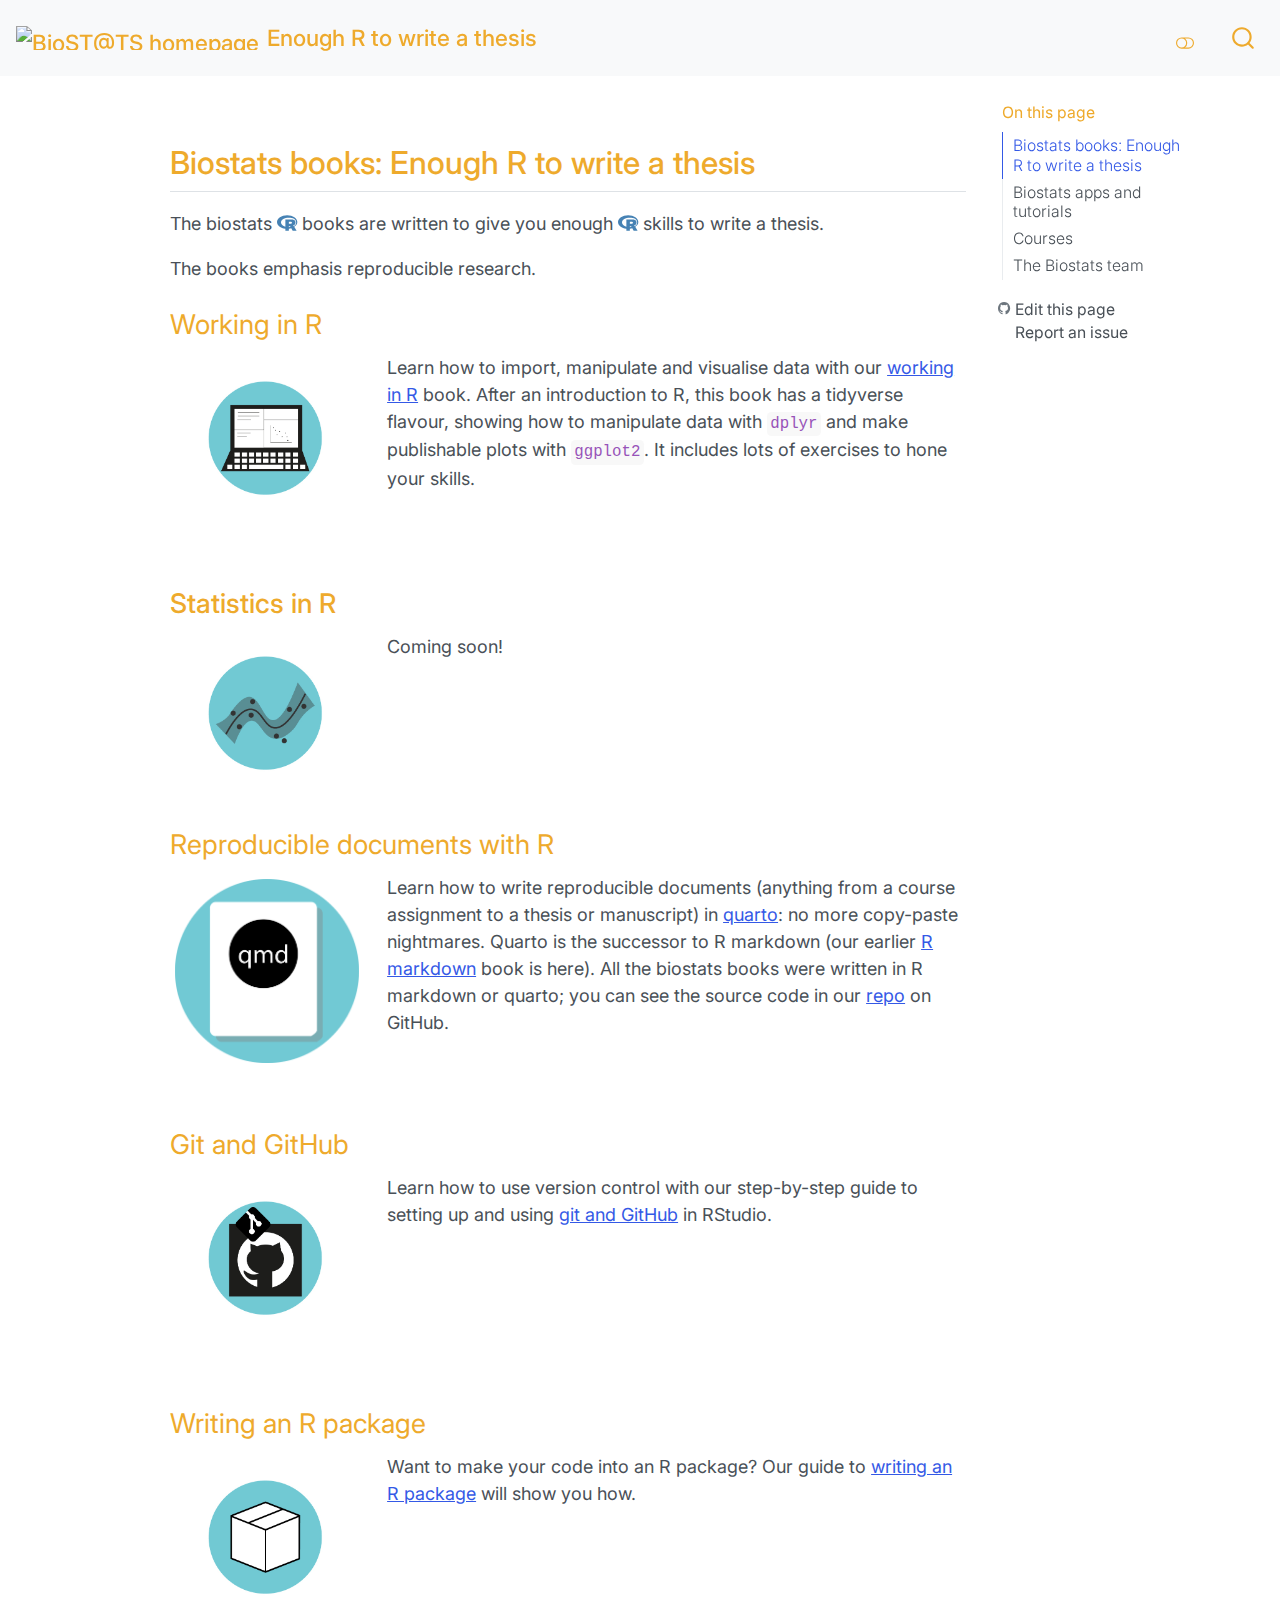
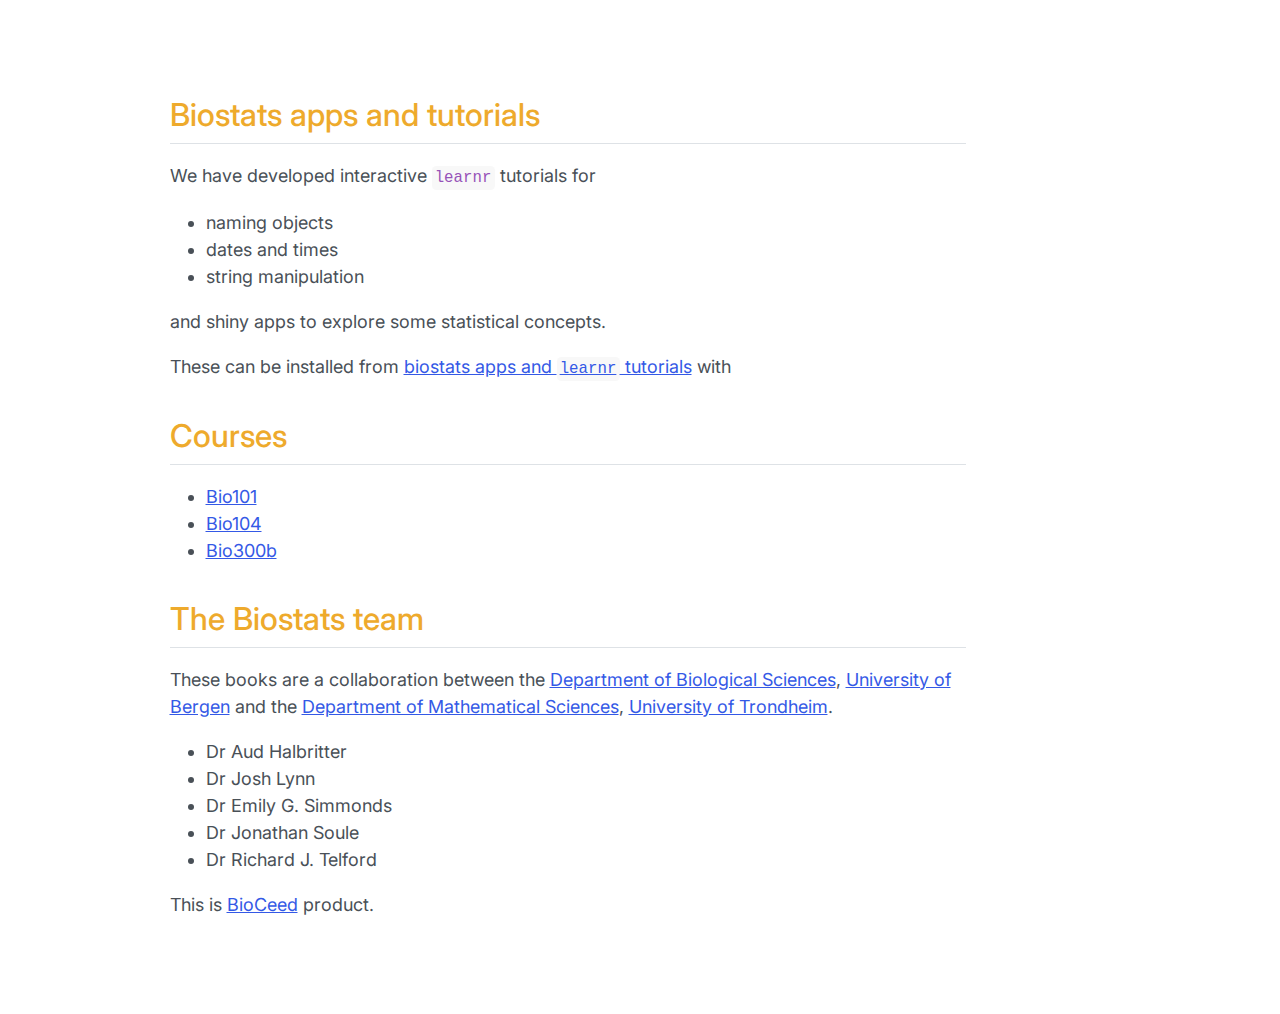
==== docs/index.html @ ba350ade "initial commit" ====
<!DOCTYPE html>
<html xmlns="http://www.w3.org/1999/xhtml" lang="en" xml:lang="en"><head>
<meta http-equiv="Content-Type" content="text/html; charset=UTF-8">
<meta charset="utf-8">
<meta name="generator" content="quarto-1.2.313">
<meta name="viewport" content="width=device-width, initial-scale=1.0, user-scalable=yes">
<title>Enough R to write a thesis</title>
<style>
code{white-space: pre-wrap;}
span.smallcaps{font-variant: small-caps;}
div.columns{display: flex; gap: min(4vw, 1.5em);}
div.column{flex: auto; overflow-x: auto;}
div.hanging-indent{margin-left: 1.5em; text-indent: -1.5em;}
ul.task-list{list-style: none;}
ul.task-list li input[type="checkbox"] {
  width: 0.8em;
  margin: 0 0.8em 0.2em -1.6em;
  vertical-align: middle;
}
pre > code.sourceCode { white-space: pre; position: relative; }
pre > code.sourceCode > span { display: inline-block; line-height: 1.25; }
pre > code.sourceCode > span:empty { height: 1.2em; }
.sourceCode { overflow: visible; }
code.sourceCode > span { color: inherit; text-decoration: inherit; }
div.sourceCode { margin: 1em 0; }
pre.sourceCode { margin: 0; }
@media screen {
div.sourceCode { overflow: auto; }
}
@media print {
pre > code.sourceCode { white-space: pre-wrap; }
pre > code.sourceCode > span { text-indent: -5em; padding-left: 5em; }
}
pre.numberSource code
  { counter-reset: source-line 0; }
pre.numberSource code > span
  { position: relative; left: -4em; counter-increment: source-line; }
pre.numberSource code > span > a:first-child::before
  { content: counter(source-line);
    position: relative; left: -1em; text-align: right; vertical-align: baseline;
    border: none; display: inline-block;
    -webkit-touch-callout: none; -webkit-user-select: none;
    -khtml-user-select: none; -moz-user-select: none;
    -ms-user-select: none; user-select: none;
    padding: 0 4px; width: 4em;
    color: #aaaaaa;
  }
pre.numberSource { margin-left: 3em; border-left: 1px solid #aaaaaa;  padding-left: 4px; }
div.sourceCode
  {   }
@media screen {
pre > code.sourceCode > span > a:first-child::before { text-decoration: underline; }
}
code span.al { color: #ff0000; font-weight: bold; } /* Alert */
code span.an { color: #60a0b0; font-weight: bold; font-style: italic; } /* Annotation */
code span.at { color: #7d9029; } /* Attribute */
code span.bn { color: #40a070; } /* BaseN */
code span.bu { color: #008000; } /* BuiltIn */
code span.cf { color: #007020; font-weight: bold; } /* ControlFlow */
code span.ch { color: #4070a0; } /* Char */
code span.cn { color: #880000; } /* Constant */
code span.co { color: #60a0b0; font-style: italic; } /* Comment */
code span.cv { color: #60a0b0; font-weight: bold; font-style: italic; } /* CommentVar */
code span.do { color: #ba2121; font-style: italic; } /* Documentation */
code span.dt { color: #902000; } /* DataType */
code span.dv { color: #40a070; } /* DecVal */
code span.er { color: #ff0000; font-weight: bold; } /* Error */
code span.ex { } /* Extension */
code span.fl { color: #40a070; } /* Float */
code span.fu { color: #06287e; } /* Function */
code span.im { color: #008000; font-weight: bold; } /* Import */
code span.in { color: #60a0b0; font-weight: bold; font-style: italic; } /* Information */
code span.kw { color: #007020; font-weight: bold; } /* Keyword */
code span.op { color: #666666; } /* Operator */
code span.ot { color: #007020; } /* Other */
code span.pp { color: #bc7a00; } /* Preprocessor */
code span.sc { color: #4070a0; } /* SpecialChar */
code span.ss { color: #bb6688; } /* SpecialString */
code span.st { color: #4070a0; } /* String */
code span.va { color: #19177c; } /* Variable */
code span.vs { color: #4070a0; } /* VerbatimString */
code span.wa { color: #60a0b0; font-weight: bold; font-style: italic; } /* Warning */
</style>

<script src="site_libs/quarto-nav/quarto-nav.js"></script>
<script src="site_libs/quarto-nav/headroom.min.js"></script>
<script src="site_libs/clipboard/clipboard.min.js"></script>
<script src="site_libs/quarto-search/autocomplete.umd.js"></script>
<script src="site_libs/quarto-search/fuse.min.js"></script>
<script src="site_libs/quarto-search/quarto-search.js"></script>
<meta name="quarto:offset" content="./">
<link href="./figures/favicon.png" rel="icon" type="image/png">
<script src="site_libs/quarto-html/quarto.js"></script>
<script src="site_libs/quarto-html/popper.min.js"></script>
<script src="site_libs/quarto-html/tippy.umd.min.js"></script>
<script src="site_libs/quarto-html/anchor.min.js"></script>
<link href="site_libs/quarto-html/tippy.css" rel="stylesheet">
<link href="site_libs/quarto-html/quarto-syntax-highlighting.css" rel="stylesheet" class="quarto-color-scheme" id="quarto-text-highlighting-styles">
<link href="site_libs/quarto-html/quarto-syntax-highlighting-dark.css" rel="prefetch" class="quarto-color-scheme quarto-color-alternate" id="quarto-text-highlighting-styles">
<script src="site_libs/bootstrap/bootstrap.min.js"></script>
<link href="site_libs/bootstrap/bootstrap-icons.css" rel="stylesheet">
<link href="site_libs/bootstrap/bootstrap.min.css" rel="stylesheet" class="quarto-color-scheme" id="quarto-bootstrap" data-mode="light">
<link href="site_libs/bootstrap/bootstrap-dark.min.css" rel="prefetch" class="quarto-color-scheme quarto-color-alternate" id="quarto-bootstrap" data-mode="dark"><script id="quarto-search-options" type="application/json">{
  "location": "navbar",
  "copy-button": false,
  "collapse-after": 3,
  "panel-placement": "end",
  "type": "overlay",
  "limit": 20,
  "language": {
    "search-no-results-text": "No results",
    "search-matching-documents-text": "matching documents",
    "search-copy-link-title": "Copy link to search",
    "search-hide-matches-text": "Hide additional matches",
    "search-more-match-text": "more match in this document",
    "search-more-matches-text": "more matches in this document",
    "search-clear-button-title": "Clear",
    "search-detached-cancel-button-title": "Cancel",
    "search-submit-button-title": "Submit"
  }
}</script>
<meta name="twitter:title" content="">
<meta name="twitter:description" content="The biostats  books are written to give you enough  skills to write a thesis.">
<meta name="twitter:card" content="summary">
</head>
<body class="nav-fixed">

<div id="quarto-search-results"></div>
  <header id="quarto-header" class="headroom fixed-top"><nav class="navbar navbar-expand-lg navbar-dark "><div class="navbar-container container-fluid">
      <div class="navbar-brand-container">
    <a href="./index.html" class="navbar-brand navbar-brand-logo">
    <img src="https://biostats.w.uib.no/files/2020/01/biostats-button-res2.png" alt="BioST@TS homepage" class="navbar-logo"></a>
    <a class="navbar-brand" href="./index.html">
    <span class="navbar-title">Enough R to write a thesis</span>
    </a>
  </div>
          <div class="quarto-toggle-container ms-auto">
              <a href="" class="quarto-color-scheme-toggle nav-link" onclick="window.quartoToggleColorScheme(); return false;" title="Toggle dark mode"><i class="bi"></i></a>
          </div>
          <div id="quarto-search" class="" title="Search"></div>
      </div> <!-- /container-fluid -->
    </nav></header><!-- content --><div id="quarto-content" class="quarto-container page-columns page-rows-contents page-layout-article page-navbar">
<!-- sidebar -->
<!-- margin-sidebar -->
    <div id="quarto-margin-sidebar" class="sidebar margin-sidebar">
        <nav id="TOC" role="doc-toc" class="toc-active"><h2 id="toc-title">On this page</h2>
   
  <ul>
<li>
<a href="#biostats-books-enough-r-to-write-a-thesis" id="toc-biostats-books-enough-r-to-write-a-thesis" class="nav-link active" data-scroll-target="#biostats-books-enough-r-to-write-a-thesis">Biostats books: Enough R to write a thesis</a>
  <ul class="collapse">
<li>
<a href="#working-in-r" id="toc-working-in-r" class="nav-link" data-scroll-target="#working-in-r"></a><a class="book nav-link" href="biostats/workingInR/index.html" data-scroll-target="biostats/workingInR/index.html">Working in R</a>
</li>
  <li><a href="#statistics-in-r" id="toc-statistics-in-r" class="nav-link" data-scroll-target="#statistics-in-r">Statistics in R</a></li>
  <li>
<a href="#reproducible-documents-with-r" id="toc-reproducible-documents-with-r" class="nav-link" data-scroll-target="#reproducible-documents-with-r"></a><a class="book nav-link" href="quarto/index.html" data-scroll-target="quarto/index.html">Reproducible documents with R</a>
</li>
  <li>
<a href="#git-and-github" id="toc-git-and-github" class="nav-link" data-scroll-target="#git-and-github"></a><a class="book nav-link" href="github/index.html" data-scroll-target="github/index.html">Git and GitHub</a>
</li>
  <li>
<a href="#writing-an-r-package" id="toc-writing-an-r-package" class="nav-link" data-scroll-target="#writing-an-r-package"></a><a class="book nav-link" href="package/index.html" data-scroll-target="package/index.html">Writing an R package</a>
</li>
  </ul>
</li>
  <li><a href="#biostats-apps-and-tutorials" id="toc-biostats-apps-and-tutorials" class="nav-link" data-scroll-target="#biostats-apps-and-tutorials">Biostats apps and tutorials</a></li>
  <li><a href="#courses" id="toc-courses" class="nav-link" data-scroll-target="#courses">Courses</a></li>
  <li><a href="#the-biostats-team" id="toc-the-biostats-team" class="nav-link" data-scroll-target="#the-biostats-team">The Biostats team</a></li>
  </ul><div class="toc-actions"><div><i class="bi bi-github"></i></div><div class="action-links"><p><a href="https://github.com/biostats-r/biostats/biostats-r.github.io/edit/main/index.qmd" class="toc-action">Edit this page</a></p><p><a href="https://github.com/biostats-r/biostats/biostats-r.github.io/issues/new" class="toc-action">Report an issue</a></p></div></div></nav>
    </div>
<!-- main -->
<main class="content" id="quarto-document-content"><div class="cell">

</div>
<section id="biostats-books-enough-r-to-write-a-thesis" class="level2"><h2 class="anchored" data-anchor-id="biostats-books-enough-r-to-write-a-thesis">Biostats books: Enough R to write a thesis</h2>
<p>The biostats <svg aria-hidden="true" role="img" viewbox="0 0 581 512" style="height:1em;width:1.13em;vertical-align:-0.125em;margin-left:auto;margin-right:auto;font-size:inherit;fill:steelblue;overflow:visible;position:relative;"><path d="M581 226.6C581 119.1 450.9 32 290.5 32S0 119.1 0 226.6C0 322.4 103.3 402 239.4 418.1V480h99.1v-61.5c24.3-2.7 47.6-7.4 69.4-13.9L448 480h112l-67.4-113.7c54.5-35.4 88.4-84.9 88.4-139.7zm-466.8 14.5c0-73.5 98.9-133 220.8-133s211.9 40.7 211.9 133c0 50.1-26.5 85-70.3 106.4-2.4-1.6-4.7-2.9-6.4-3.7-10.2-5.2-27.8-10.5-27.8-10.5s86.6-6.4 86.6-92.7-90.6-87.9-90.6-87.9h-199V361c-74.1-21.5-125.2-67.1-125.2-119.9zm225.1 38.3v-55.6c57.8 0 87.8-6.8 87.8 27.3 0 36.5-38.2 28.3-87.8 28.3zm-.9 72.5H365c10.8 0 18.9 11.7 24 19.2-16.1 1.9-33 2.8-50.6 2.9v-22.1z"></path></svg> books are written to give you enough <svg aria-hidden="true" role="img" viewbox="0 0 581 512" style="height:1em;width:1.13em;vertical-align:-0.125em;margin-left:auto;margin-right:auto;font-size:inherit;fill:steelblue;overflow:visible;position:relative;"><path d="M581 226.6C581 119.1 450.9 32 290.5 32S0 119.1 0 226.6C0 322.4 103.3 402 239.4 418.1V480h99.1v-61.5c24.3-2.7 47.6-7.4 69.4-13.9L448 480h112l-67.4-113.7c54.5-35.4 88.4-84.9 88.4-139.7zm-466.8 14.5c0-73.5 98.9-133 220.8-133s211.9 40.7 211.9 133c0 50.1-26.5 85-70.3 106.4-2.4-1.6-4.7-2.9-6.4-3.7-10.2-5.2-27.8-10.5-27.8-10.5s86.6-6.4 86.6-92.7-90.6-87.9-90.6-87.9h-199V361c-74.1-21.5-125.2-67.1-125.2-119.9zm225.1 38.3v-55.6c57.8 0 87.8-6.8 87.8 27.3 0 36.5-38.2 28.3-87.8 28.3zm-.9 72.5H365c10.8 0 18.9 11.7 24 19.2-16.1 1.9-33 2.8-50.6 2.9v-22.1z"></path></svg> skills to write a thesis.</p>
<p>The books emphasis reproducible research.</p>
<style>
a.book:link { color:#eeaa2c; text-decoration:none; font-weight:normal; }
a.book:visited { color: #eeaa2c; text-decoration:none; font-weight:normal; }
a.book:hover { color: #eeaa2c; text-decoration:underline; font-weight:normal; }
a.book:active { color: #eeaa2c; text-decoration:none; font-weight:normal; }
</style>
<section id="working-in-r" class="level3"><h3 class="anchored" data-anchor-id="working-in-r"><a class="book" href="biostats/workingInR/index.html">Working in R</a></h3>
<div class="quarto-layout-panel">
<div class="quarto-layout-row quarto-layout-valign-top">
<div class="cell quarto-layout-cell" style="flex-basis: 25.0%;justify-content: center;">
<div class="cell-output-display">
<div class="quarto-figure quarto-figure-center">
<figure class="figure"><p><a href="workingInR/index.html"><img src="figures/working.jpg" class="img-fluid figure-img" style="float:left; padding:5px" alt="Working in R logo" width="300"></a></p>
</figure>
</div>
</div>
</div>
<div class="quarto-layout-cell" style="flex-basis: 75.0%;justify-content: center;">
<p>Learn how to import, manipulate and visualise data with our <a href="biostats/workingInR/index.html">working in R</a> book. After an introduction to R, this book has a tidyverse flavour, showing how to manipulate data with <code>dplyr</code> and make publishable plots with <code>ggplot2</code>. It includes lots of exercises to hone your skills.</p>
</div>
</div>
</div>
</section><section id="statistics-in-r" class="level3"><h3 class="anchored" data-anchor-id="statistics-in-r">Statistics in R</h3>
<div class="quarto-layout-panel">
<div class="quarto-layout-row quarto-layout-valign-top">
<div class="cell quarto-layout-cell" style="flex-basis: 25.0%;justify-content: center;">
<div class="cell-output-display">
<p><img src="figures/stats.jpg" class="img-fluid" style="float:left; padding:5px" alt="Statistics logo" width="300"></p>
</div>
</div>
<div class="quarto-layout-cell" style="flex-basis: 75.0%;justify-content: center;">
<p>Coming soon!</p>
</div>
</div>
</div>
</section><section id="reproducible-documents-with-r" class="level3"><h3 class="anchored" data-anchor-id="reproducible-documents-with-r"><a class="book" href="quarto/index.html">Reproducible documents with R</a></h3>
<div class="quarto-layout-panel">
<div class="quarto-layout-row quarto-layout-valign-top">
<div class="cell quarto-layout-cell" style="flex-basis: 25.0%;justify-content: center;">
<div class="cell-output-display">
<div class="quarto-figure quarto-figure-center">
<figure class="figure"><p><a href="quarto/index.html"><img src="figures/quarto.png" class="img-fluid figure-img" style="float:left; padding:5px" alt="Quarto markdown logo" width="300"></a></p>
</figure>
</div>
</div>
</div>
<div class="quarto-layout-cell" style="flex-basis: 75.0%;justify-content: center;">
<p>Learn how to write reproducible documents (anything from a course assignment to a thesis or manuscript) in <a href="biostats/quarto/index.html">quarto</a>: no more copy-paste nightmares. Quarto is the successor to R markdown (our earlier <a href="biostats/rmarkdown/index.html">R markdown</a> book is here). All the biostats books were written in R markdown or quarto; you can see the source code in our <a href="https://github.com/biostats-r/biostats">repo</a> on GitHub.</p>
</div>
</div>
</div>
</section><section id="git-and-github" class="level3"><h3 class="anchored" data-anchor-id="git-and-github"><a class="book" href="github/index.html">Git and GitHub</a></h3>
<div class="quarto-layout-panel">
<div class="quarto-layout-row quarto-layout-valign-top">
<div class="cell quarto-layout-cell" style="flex-basis: 25.0%;justify-content: center;">
<div class="cell-output-display">
<div class="quarto-figure quarto-figure-center">
<figure class="figure"><p><a href="github/index.html"><img src="figures/github.jpg" class="img-fluid figure-img" style="float:left; padding:5px" alt="Git and GitHub logo" width="300"></a></p>
</figure>
</div>
</div>
</div>
<div class="quarto-layout-cell" style="flex-basis: 75.0%;justify-content: center;">
<p>Learn how to use version control with our step-by-step guide to setting up and using <a href="biostats/github/index.html">git and GitHub</a> in RStudio.</p>
</div>
</div>
</div>
</section><section id="writing-an-r-package" class="level3"><h3 class="anchored" data-anchor-id="writing-an-r-package"><a class="book" href="package/index.html">Writing an R package</a></h3>
<div class="quarto-layout-panel">
<div class="quarto-layout-row quarto-layout-valign-top">
<div class="cell quarto-layout-cell" style="flex-basis: 25.0%;justify-content: center;">
<div class="cell-output-display">
<div class="quarto-figure quarto-figure-center">
<figure class="figure"><p><a href="package/index.html"><img src="figures/package.jpg" class="img-fluid figure-img" style="float:left; padding:5px" alt="Writing an R package logo" width="300"></a></p>
</figure>
</div>
</div>
</div>
<div class="quarto-layout-cell" style="flex-basis: 75.0%;justify-content: center;">
<p>Want to make your code into an R package? Our guide to <a href="biostats/package/index.html">writing an R package</a> will show you how.</p>
</div>
</div>
</div>
</section></section><section id="biostats-apps-and-tutorials" class="level2"><h2 class="anchored" data-anchor-id="biostats-apps-and-tutorials">Biostats apps and tutorials</h2>
<p>We have developed interactive <code>learnr</code> tutorials for</p>
<ul>
<li>naming objects</li>
<li>dates and times</li>
<li>string manipulation</li>
</ul>
<p>and shiny apps to explore some statistical concepts.</p>
<p>These can be installed from <a href="https://github.com/biostats-r/biostats.tutorials">biostats apps and <code>learnr</code> tutorials</a> with</p>
<div class="cell">

</div>
</section><section id="courses" class="level2"><h2 class="anchored" data-anchor-id="courses">Courses</h2>
<ul>
<li><a href="https://github.com/biostats-r/Bio101_tutorial">Bio101</a></li>
<li><a href="https://github.com/biostats-r/Bio104_tutorial">Bio104</a></li>
<li><a href="https://biostats-r.github.io/bio300B/index.html">Bio300b</a></li>
</ul></section><section id="the-biostats-team" class="level2"><h2 class="anchored" data-anchor-id="the-biostats-team">The Biostats team</h2>
<p>These books are a collaboration between the <a href="https://www.uib.no/en/bio">Department of Biological Sciences</a>, <a href="https://www.uib.no/en">University of Bergen</a> and the <a href="https://www.ntnu.edu/imf">Department of Mathematical Sciences</a>, <a href="https://www.ntnu.edu/">University of Trondheim</a>.</p>
<ul>
<li>Dr Aud Halbritter</li>
<li>Dr Josh Lynn</li>
<li>Dr Emily G. Simmonds</li>
<li>Dr Jonathan Soule</li>
<li>Dr Richard J. Telford</li>
</ul>
<p>This is <a href="https://bioceed.w.uib.no/">BioCeed</a> product.</p>


<!-- -->

</section></main><!-- /main --><script id="quarto-html-after-body" type="application/javascript">
window.document.addEventListener("DOMContentLoaded", function (event) {
  const toggleBodyColorMode = (bsSheetEl) => {
    const mode = bsSheetEl.getAttribute("data-mode");
    const bodyEl = window.document.querySelector("body");
    if (mode === "dark") {
      bodyEl.classList.add("quarto-dark");
      bodyEl.classList.remove("quarto-light");
    } else {
      bodyEl.classList.add("quarto-light");
      bodyEl.classList.remove("quarto-dark");
    }
  }
  const toggleBodyColorPrimary = () => {
    const bsSheetEl = window.document.querySelector("link#quarto-bootstrap");
    if (bsSheetEl) {
      toggleBodyColorMode(bsSheetEl);
    }
  }
  toggleBodyColorPrimary();  
  const disableStylesheet = (stylesheets) => {
    for (let i=0; i < stylesheets.length; i++) {
      const stylesheet = stylesheets[i];
      stylesheet.rel = 'prefetch';
    }
  }
  const enableStylesheet = (stylesheets) => {
    for (let i=0; i < stylesheets.length; i++) {
      const stylesheet = stylesheets[i];
      stylesheet.rel = 'stylesheet';
    }
  }
  const manageTransitions = (selector, allowTransitions) => {
    const els = window.document.querySelectorAll(selector);
    for (let i=0; i < els.length; i++) {
      const el = els[i];
      if (allowTransitions) {
        el.classList.remove('notransition');
      } else {
        el.classList.add('notransition');
      }
    }
  }
  const toggleColorMode = (alternate) => {
    // Switch the stylesheets
    const alternateStylesheets = window.document.querySelectorAll('link.quarto-color-scheme.quarto-color-alternate');
    manageTransitions('#quarto-margin-sidebar .nav-link', false);
    if (alternate) {
      enableStylesheet(alternateStylesheets);
      for (const sheetNode of alternateStylesheets) {
        if (sheetNode.id === "quarto-bootstrap") {
          toggleBodyColorMode(sheetNode);
        }
      }
    } else {
      disableStylesheet(alternateStylesheets);
      toggleBodyColorPrimary();
    }
    manageTransitions('#quarto-margin-sidebar .nav-link', true);
    // Switch the toggles
    const toggles = window.document.querySelectorAll('.quarto-color-scheme-toggle');
    for (let i=0; i < toggles.length; i++) {
      const toggle = toggles[i];
      if (toggle) {
        if (alternate) {
          toggle.classList.add("alternate");     
        } else {
          toggle.classList.remove("alternate");
        }
      }
    }
    // Hack to workaround the fact that safari doesn't
    // properly recolor the scrollbar when toggling (#1455)
    if (navigator.userAgent.indexOf('Safari') > 0 && navigator.userAgent.indexOf('Chrome') == -1) {
      manageTransitions("body", false);
      window.scrollTo(0, 1);
      setTimeout(() => {
        window.scrollTo(0, 0);
        manageTransitions("body", true);
      }, 40);  
    }
  }
  const isFileUrl = () => { 
    return window.location.protocol === 'file:';
  }
  const hasAlternateSentinel = () => {  
    let styleSentinel = getColorSchemeSentinel();
    if (styleSentinel !== null) {
      return styleSentinel === "alternate";
    } else {
      return false;
    }
  }
  const setStyleSentinel = (alternate) => {
    const value = alternate ? "alternate" : "default";
    if (!isFileUrl()) {
      window.localStorage.setItem("quarto-color-scheme", value);
    } else {
      localAlternateSentinel = value;
    }
  }
  const getColorSchemeSentinel = () => {
    if (!isFileUrl()) {
      const storageValue = window.localStorage.getItem("quarto-color-scheme");
      return storageValue != null ? storageValue : localAlternateSentinel;
    } else {
      return localAlternateSentinel;
    }
  }
  let localAlternateSentinel = 'default';
  // Dark / light mode switch
  window.quartoToggleColorScheme = () => {
    // Read the current dark / light value 
    let toAlternate = !hasAlternateSentinel();
    toggleColorMode(toAlternate);
    setStyleSentinel(toAlternate);
  };
  // Ensure there is a toggle, if there isn't float one in the top right
  if (window.document.querySelector('.quarto-color-scheme-toggle') === null) {
    const a = window.document.createElement('a');
    a.classList.add('top-right');
    a.classList.add('quarto-color-scheme-toggle');
    a.href = "";
    a.onclick = function() { try { window.quartoToggleColorScheme(); } catch {} return false; };
    const i = window.document.createElement("i");
    i.classList.add('bi');
    a.appendChild(i);
    window.document.body.appendChild(a);
  }
  // Switch to dark mode if need be
  if (hasAlternateSentinel()) {
    toggleColorMode(true);
  } else {
    toggleColorMode(false);
  }
  const icon = "";
  const anchorJS = new window.AnchorJS();
  anchorJS.options = {
    placement: 'right',
    icon: icon
  };
  anchorJS.add('.anchored');
  const clipboard = new window.ClipboardJS('.code-copy-button', {
    target: function(trigger) {
      return trigger.previousElementSibling;
    }
  });
  clipboard.on('success', function(e) {
    // button target
    const button = e.trigger;
    // don't keep focus
    button.blur();
    // flash "checked"
    button.classList.add('code-copy-button-checked');
    var currentTitle = button.getAttribute("title");
    button.setAttribute("title", "Copied!");
    let tooltip;
    if (window.bootstrap) {
      button.setAttribute("data-bs-toggle", "tooltip");
      button.setAttribute("data-bs-placement", "left");
      button.setAttribute("data-bs-title", "Copied!");
      tooltip = new bootstrap.Tooltip(button, 
        { trigger: "manual", 
          customClass: "code-copy-button-tooltip",
          offset: [0, -8]});
      tooltip.show();    
    }
    setTimeout(function() {
      if (tooltip) {
        tooltip.hide();
        button.removeAttribute("data-bs-title");
        button.removeAttribute("data-bs-toggle");
        button.removeAttribute("data-bs-placement");
      }
      button.setAttribute("title", currentTitle);
      button.classList.remove('code-copy-button-checked');
    }, 1000);
    // clear code selection
    e.clearSelection();
  });
  const viewSource = window.document.getElementById('quarto-view-source') ||
                     window.document.getElementById('quarto-code-tools-source');
  if (viewSource) {
    const sourceUrl = viewSource.getAttribute("data-quarto-source-url");
    viewSource.addEventListener("click", function(e) {
      if (sourceUrl) {
        // rstudio viewer pane
        if (/\bcapabilities=\b/.test(window.location)) {
          window.open(sourceUrl);
        } else {
          window.location.href = sourceUrl;
        }
      } else {
        const modal = new bootstrap.Modal(document.getElementById('quarto-embedded-source-code-modal'));
        modal.show();
      }
      return false;
    });
  }
  function toggleCodeHandler(show) {
    return function(e) {
      const detailsSrc = window.document.querySelectorAll(".cell > details > .sourceCode");
      for (let i=0; i<detailsSrc.length; i++) {
        const details = detailsSrc[i].parentElement;
        if (show) {
          details.open = true;
        } else {
          details.removeAttribute("open");
        }
      }
      const cellCodeDivs = window.document.querySelectorAll(".cell > .sourceCode");
      const fromCls = show ? "hidden" : "unhidden";
      const toCls = show ? "unhidden" : "hidden";
      for (let i=0; i<cellCodeDivs.length; i++) {
        const codeDiv = cellCodeDivs[i];
        if (codeDiv.classList.contains(fromCls)) {
          codeDiv.classList.remove(fromCls);
          codeDiv.classList.add(toCls);
        } 
      }
      return false;
    }
  }
  const hideAllCode = window.document.getElementById("quarto-hide-all-code");
  if (hideAllCode) {
    hideAllCode.addEventListener("click", toggleCodeHandler(false));
  }
  const showAllCode = window.document.getElementById("quarto-show-all-code");
  if (showAllCode) {
    showAllCode.addEventListener("click", toggleCodeHandler(true));
  }
  function tippyHover(el, contentFn) {
    const config = {
      allowHTML: true,
      content: contentFn,
      maxWidth: 500,
      delay: 100,
      arrow: false,
      appendTo: function(el) {
          return el.parentElement;
      },
      interactive: true,
      interactiveBorder: 10,
      theme: 'quarto',
      placement: 'bottom-start'
    };
    window.tippy(el, config); 
  }
  const noterefs = window.document.querySelectorAll('a[role="doc-noteref"]');
  for (var i=0; i<noterefs.length; i++) {
    const ref = noterefs[i];
    tippyHover(ref, function() {
      // use id or data attribute instead here
      let href = ref.getAttribute('data-footnote-href') || ref.getAttribute('href');
      try { href = new URL(href).hash; } catch {}
      const id = href.replace(/^#\/?/, "");
      const note = window.document.getElementById(id);
      return note.innerHTML;
    });
  }
  const findCites = (el) => {
    const parentEl = el.parentElement;
    if (parentEl) {
      const cites = parentEl.dataset.cites;
      if (cites) {
        return {
          el,
          cites: cites.split(' ')
        };
      } else {
        return findCites(el.parentElement)
      }
    } else {
      return undefined;
    }
  };
  var bibliorefs = window.document.querySelectorAll('a[role="doc-biblioref"]');
  for (var i=0; i<bibliorefs.length; i++) {
    const ref = bibliorefs[i];
    const citeInfo = findCites(ref);
    if (citeInfo) {
      tippyHover(citeInfo.el, function() {
        var popup = window.document.createElement('div');
        citeInfo.cites.forEach(function(cite) {
          var citeDiv = window.document.createElement('div');
          citeDiv.classList.add('hanging-indent');
          citeDiv.classList.add('csl-entry');
          var biblioDiv = window.document.getElementById('ref-' + cite);
          if (biblioDiv) {
            citeDiv.innerHTML = biblioDiv.innerHTML;
          }
          popup.appendChild(citeDiv);
        });
        return popup.innerHTML;
      });
    }
  }
});
</script><div class="modal fade" id="quarto-embedded-source-code-modal" tabindex="-1" aria-labelledby="quarto-embedded-source-code-modal-label" aria-hidden="true"><div class="modal-dialog modal-dialog-scrollable"><div class="modal-content"><div class="modal-header"><h5 class="modal-title" id="quarto-embedded-source-code-modal-label">Source Code</h5><button class="btn-close" data-bs-dismiss="modal"></button></div><div class="modal-body"><div class="">
<div class="sourceCode" id="cb1" data-shortcodes="false"><pre class="sourceCode markdown code-with-copy"><code class="sourceCode markdown"><span id="cb1-1"><a href="#cb1-1" aria-hidden="true" tabindex="-1"></a><span class="in">```{r}</span></span>
<span id="cb1-2"><a href="#cb1-2" aria-hidden="true" tabindex="-1"></a>r_logo <span class="ot">&lt;-</span> fontawesome<span class="sc">::</span><span class="fu">fa</span>(<span class="at">name =</span> <span class="st">"r-project"</span>, <span class="at">fill =</span> <span class="st">"steelblue"</span>)</span>
<span id="cb1-3"><a href="#cb1-3" aria-hidden="true" tabindex="-1"></a><span class="in">```</span></span>
<span id="cb1-4"><a href="#cb1-4" aria-hidden="true" tabindex="-1"></a></span>
<span id="cb1-5"><a href="#cb1-5" aria-hidden="true" tabindex="-1"></a></span>
<span id="cb1-6"><a href="#cb1-6" aria-hidden="true" tabindex="-1"></a><span class="fu">## Biostats books: Enough R to write a thesis</span></span>
<span id="cb1-7"><a href="#cb1-7" aria-hidden="true" tabindex="-1"></a></span>
<span id="cb1-8"><a href="#cb1-8" aria-hidden="true" tabindex="-1"></a>The biostats <span class="in">`r r_logo`</span> books are written to give you enough <span class="in">`r r_logo`</span> skills to write a thesis.</span>
<span id="cb1-9"><a href="#cb1-9" aria-hidden="true" tabindex="-1"></a></span>
<span id="cb1-10"><a href="#cb1-10" aria-hidden="true" tabindex="-1"></a>The books emphasis reproducible research.</span>
<span id="cb1-11"><a href="#cb1-11" aria-hidden="true" tabindex="-1"></a></span>
<span id="cb1-12"><a href="#cb1-12" aria-hidden="true" tabindex="-1"></a><span class="in">```{=html}</span></span>
<span id="cb1-13"><a href="#cb1-13" aria-hidden="true" tabindex="-1"></a><span class="in">&lt;style&gt;</span></span>
<span id="cb1-14"><a href="#cb1-14" aria-hidden="true" tabindex="-1"></a><span class="in">a.book:link { color:#eeaa2c; text-decoration:none; font-weight:normal; }</span></span>
<span id="cb1-15"><a href="#cb1-15" aria-hidden="true" tabindex="-1"></a><span class="in">a.book:visited { color: #eeaa2c; text-decoration:none; font-weight:normal; }</span></span>
<span id="cb1-16"><a href="#cb1-16" aria-hidden="true" tabindex="-1"></a><span class="in">a.book:hover { color: #eeaa2c; text-decoration:underline; font-weight:normal; }</span></span>
<span id="cb1-17"><a href="#cb1-17" aria-hidden="true" tabindex="-1"></a><span class="in">a.book:active { color: #eeaa2c; text-decoration:none; font-weight:normal; }</span></span>
<span id="cb1-18"><a href="#cb1-18" aria-hidden="true" tabindex="-1"></a><span class="in">&lt;/style&gt;</span></span>
<span id="cb1-19"><a href="#cb1-19" aria-hidden="true" tabindex="-1"></a><span class="in">```</span></span>
<span id="cb1-20"><a href="#cb1-20" aria-hidden="true" tabindex="-1"></a><span class="fu">### &lt;a class = "book" href = "biostats/workingInR/index.html"&gt;Working in R&lt;/a&gt; </span></span>
<span id="cb1-21"><a href="#cb1-21" aria-hidden="true" tabindex="-1"></a></span>
<span id="cb1-22"><a href="#cb1-22" aria-hidden="true" tabindex="-1"></a>::: {layout="[<span class="co">[</span><span class="ot">25,75</span><span class="co">]</span>]"}</span>
<span id="cb1-25"><a href="#cb1-25" aria-hidden="true" tabindex="-1"></a><span class="in">```{r}</span></span>
<span id="cb1-26"><a href="#cb1-26" aria-hidden="true" tabindex="-1"></a><span class="co">#| label: working-in-r</span></span>
<span id="cb1-27"><a href="#cb1-27" aria-hidden="true" tabindex="-1"></a><span class="co">#| fig-link: workingInR/index.html</span></span>
<span id="cb1-28"><a href="#cb1-28" aria-hidden="true" tabindex="-1"></a><span class="co">#| echo: false</span></span>
<span id="cb1-29"><a href="#cb1-29" aria-hidden="true" tabindex="-1"></a><span class="co">#| fig-alt: "Working in R logo"</span></span>
<span id="cb1-30"><a href="#cb1-30" aria-hidden="true" tabindex="-1"></a><span class="co">#| out-width: 300px</span></span>
<span id="cb1-31"><a href="#cb1-31" aria-hidden="true" tabindex="-1"></a><span class="co">#| out.extra: 'style="float:left; padding:5px"'</span></span>
<span id="cb1-32"><a href="#cb1-32" aria-hidden="true" tabindex="-1"></a>knitr<span class="sc">::</span><span class="fu">include_graphics</span>(<span class="st">"figures/working.jpg"</span>)</span>
<span id="cb1-33"><a href="#cb1-33" aria-hidden="true" tabindex="-1"></a><span class="in">```</span></span>
<span id="cb1-34"><a href="#cb1-34" aria-hidden="true" tabindex="-1"></a></span>
<span id="cb1-35"><a href="#cb1-35" aria-hidden="true" tabindex="-1"></a>Learn how to import, manipulate and visualise data with our <span class="co">[</span><span class="ot">working in R</span><span class="co">](biostats/workingInR/index.html)</span> book.</span>
<span id="cb1-36"><a href="#cb1-36" aria-hidden="true" tabindex="-1"></a>After an introduction to R, this book has a tidyverse flavour, showing how to manipulate data with <span class="in">`dplyr`</span> and make publishable plots with <span class="in">`ggplot2`</span>.</span>
<span id="cb1-37"><a href="#cb1-37" aria-hidden="true" tabindex="-1"></a>It includes lots of exercises to hone your skills.</span>
<span id="cb1-38"><a href="#cb1-38" aria-hidden="true" tabindex="-1"></a>:::</span>
<span id="cb1-39"><a href="#cb1-39" aria-hidden="true" tabindex="-1"></a></span>
<span id="cb1-40"><a href="#cb1-40" aria-hidden="true" tabindex="-1"></a></span>
<span id="cb1-41"><a href="#cb1-41" aria-hidden="true" tabindex="-1"></a></span>
<span id="cb1-42"><a href="#cb1-42" aria-hidden="true" tabindex="-1"></a><span class="fu">### Statistics in R </span></span>
<span id="cb1-43"><a href="#cb1-43" aria-hidden="true" tabindex="-1"></a></span>
<span id="cb1-44"><a href="#cb1-44" aria-hidden="true" tabindex="-1"></a>::: {layout="[<span class="co">[</span><span class="ot">25,75</span><span class="co">]</span>]"}</span>
<span id="cb1-47"><a href="#cb1-47" aria-hidden="true" tabindex="-1"></a><span class="in">```{r}</span></span>
<span id="cb1-48"><a href="#cb1-48" aria-hidden="true" tabindex="-1"></a><span class="co">#| label: statistics</span></span>
<span id="cb1-49"><a href="#cb1-49" aria-hidden="true" tabindex="-1"></a><span class="co">#| echo: false</span></span>
<span id="cb1-50"><a href="#cb1-50" aria-hidden="true" tabindex="-1"></a><span class="co">#| fig-alt: "Statistics logo"</span></span>
<span id="cb1-51"><a href="#cb1-51" aria-hidden="true" tabindex="-1"></a><span class="co">#| out-width: 300px</span></span>
<span id="cb1-52"><a href="#cb1-52" aria-hidden="true" tabindex="-1"></a><span class="co">#| out.extra: 'style="float:left; padding:5px"'</span></span>
<span id="cb1-53"><a href="#cb1-53" aria-hidden="true" tabindex="-1"></a>knitr<span class="sc">::</span><span class="fu">include_graphics</span>(<span class="st">"figures/stats.jpg"</span>)</span>
<span id="cb1-54"><a href="#cb1-54" aria-hidden="true" tabindex="-1"></a><span class="in">```</span></span>
<span id="cb1-55"><a href="#cb1-55" aria-hidden="true" tabindex="-1"></a></span>
<span id="cb1-56"><a href="#cb1-56" aria-hidden="true" tabindex="-1"></a>Coming soon!</span>
<span id="cb1-57"><a href="#cb1-57" aria-hidden="true" tabindex="-1"></a>:::</span>
<span id="cb1-58"><a href="#cb1-58" aria-hidden="true" tabindex="-1"></a></span>
<span id="cb1-59"><a href="#cb1-59" aria-hidden="true" tabindex="-1"></a><span class="fu">### &lt;a class = "book" href = "quarto/index.html"&gt;Reproducible documents with R&lt;/a&gt; </span></span>
<span id="cb1-60"><a href="#cb1-60" aria-hidden="true" tabindex="-1"></a></span>
<span id="cb1-61"><a href="#cb1-61" aria-hidden="true" tabindex="-1"></a>::: {layout="[<span class="co">[</span><span class="ot">25,75</span><span class="co">]</span>]"}</span>
<span id="cb1-64"><a href="#cb1-64" aria-hidden="true" tabindex="-1"></a><span class="in">```{r}</span></span>
<span id="cb1-65"><a href="#cb1-65" aria-hidden="true" tabindex="-1"></a><span class="co">#| label: markdown</span></span>
<span id="cb1-66"><a href="#cb1-66" aria-hidden="true" tabindex="-1"></a><span class="co">#| fig-link: quarto/index.html</span></span>
<span id="cb1-67"><a href="#cb1-67" aria-hidden="true" tabindex="-1"></a><span class="co">#| echo: false</span></span>
<span id="cb1-68"><a href="#cb1-68" aria-hidden="true" tabindex="-1"></a><span class="co">#| fig-alt: "Quarto markdown logo"</span></span>
<span id="cb1-69"><a href="#cb1-69" aria-hidden="true" tabindex="-1"></a><span class="co">#| out-width: 300px</span></span>
<span id="cb1-70"><a href="#cb1-70" aria-hidden="true" tabindex="-1"></a><span class="co">#| out.extra: 'style="float:left; padding:5px"'</span></span>
<span id="cb1-71"><a href="#cb1-71" aria-hidden="true" tabindex="-1"></a>knitr<span class="sc">::</span><span class="fu">include_graphics</span>(<span class="st">"figures/quarto.png"</span>)</span>
<span id="cb1-72"><a href="#cb1-72" aria-hidden="true" tabindex="-1"></a><span class="in">```</span></span>
<span id="cb1-73"><a href="#cb1-73" aria-hidden="true" tabindex="-1"></a></span>
<span id="cb1-74"><a href="#cb1-74" aria-hidden="true" tabindex="-1"></a>Learn how to write reproducible documents (anything from a course assignment to a thesis or manuscript) in <span class="co">[</span><span class="ot">quarto</span><span class="co">](biostats/quarto/index.html)</span>: no more copy-paste nightmares.</span>
<span id="cb1-75"><a href="#cb1-75" aria-hidden="true" tabindex="-1"></a>Quarto is the successor to R markdown (our earlier <span class="co">[</span><span class="ot">R markdown</span><span class="co">](biostats/rmarkdown/index.html)</span> book is here).</span>
<span id="cb1-76"><a href="#cb1-76" aria-hidden="true" tabindex="-1"></a>All the biostats books were written in R markdown or quarto; you can see the source code in our <span class="co">[</span><span class="ot">repo</span><span class="co">](https://github.com/biostats-r/biostats)</span> on GitHub.</span>
<span id="cb1-77"><a href="#cb1-77" aria-hidden="true" tabindex="-1"></a>:::</span>
<span id="cb1-78"><a href="#cb1-78" aria-hidden="true" tabindex="-1"></a></span>
<span id="cb1-79"><a href="#cb1-79" aria-hidden="true" tabindex="-1"></a><span class="fu">### &lt;a class = "book" href = "github/index.html"&gt;Git and GitHub&lt;/a&gt; </span></span>
<span id="cb1-80"><a href="#cb1-80" aria-hidden="true" tabindex="-1"></a></span>
<span id="cb1-81"><a href="#cb1-81" aria-hidden="true" tabindex="-1"></a>::: {layout="[<span class="co">[</span><span class="ot">25,75</span><span class="co">]</span>]"}</span>
<span id="cb1-82"><a href="#cb1-82" aria-hidden="true" tabindex="-1"></a><span class="in">```{r git, echo = FALSE, fig.alt="git logo", out.width= "25%", out.extra='style="float:left; padding:5px"'}</span></span>
<span id="cb1-83"><a href="#cb1-83" aria-hidden="true" tabindex="-1"></a><span class="co">#| label: git</span></span>
<span id="cb1-84"><a href="#cb1-84" aria-hidden="true" tabindex="-1"></a><span class="co">#| fig-link: github/index.html</span></span>
<span id="cb1-85"><a href="#cb1-85" aria-hidden="true" tabindex="-1"></a><span class="co">#| echo: false</span></span>
<span id="cb1-86"><a href="#cb1-86" aria-hidden="true" tabindex="-1"></a><span class="co">#| fig-alt: "Git and GitHub logo"</span></span>
<span id="cb1-87"><a href="#cb1-87" aria-hidden="true" tabindex="-1"></a><span class="co">#| out-width: 300px</span></span>
<span id="cb1-88"><a href="#cb1-88" aria-hidden="true" tabindex="-1"></a><span class="co">#| out.extra: 'style="float:left; padding:5px"'</span></span>
<span id="cb1-89"><a href="#cb1-89" aria-hidden="true" tabindex="-1"></a>knitr<span class="sc">::</span><span class="fu">include_graphics</span>(<span class="st">"figures/github.jpg"</span>)</span>
<span id="cb1-90"><a href="#cb1-90" aria-hidden="true" tabindex="-1"></a><span class="in">```</span></span>
<span id="cb1-91"><a href="#cb1-91" aria-hidden="true" tabindex="-1"></a></span>
<span id="cb1-92"><a href="#cb1-92" aria-hidden="true" tabindex="-1"></a>Learn how to use version control with our step-by-step guide to setting up and using <span class="co">[</span><span class="ot">git and GitHub</span><span class="co">](biostats/github/index.html)</span> in RStudio.</span>
<span id="cb1-93"><a href="#cb1-93" aria-hidden="true" tabindex="-1"></a>:::</span>
<span id="cb1-94"><a href="#cb1-94" aria-hidden="true" tabindex="-1"></a></span>
<span id="cb1-95"><a href="#cb1-95" aria-hidden="true" tabindex="-1"></a><span class="fu">### &lt;a class = "book" href = "package/index.html"&gt;Writing an R package&lt;/a&gt; </span></span>
<span id="cb1-96"><a href="#cb1-96" aria-hidden="true" tabindex="-1"></a></span>
<span id="cb1-97"><a href="#cb1-97" aria-hidden="true" tabindex="-1"></a>::: {layout="[<span class="co">[</span><span class="ot">25,75</span><span class="co">]</span>]"}</span>
<span id="cb1-100"><a href="#cb1-100" aria-hidden="true" tabindex="-1"></a><span class="in">```{r}</span></span>
<span id="cb1-101"><a href="#cb1-101" aria-hidden="true" tabindex="-1"></a><span class="co">#| label: package</span></span>
<span id="cb1-102"><a href="#cb1-102" aria-hidden="true" tabindex="-1"></a><span class="co">#| fig-link: package/index.html</span></span>
<span id="cb1-103"><a href="#cb1-103" aria-hidden="true" tabindex="-1"></a><span class="co">#| echo: false</span></span>
<span id="cb1-104"><a href="#cb1-104" aria-hidden="true" tabindex="-1"></a><span class="co">#| fig-alt: "Writing an R package logo"</span></span>
<span id="cb1-105"><a href="#cb1-105" aria-hidden="true" tabindex="-1"></a><span class="co">#| out-width: 300px</span></span>
<span id="cb1-106"><a href="#cb1-106" aria-hidden="true" tabindex="-1"></a><span class="co">#| out.extra: 'style="float:left; padding:5px"'</span></span>
<span id="cb1-107"><a href="#cb1-107" aria-hidden="true" tabindex="-1"></a>knitr<span class="sc">::</span><span class="fu">include_graphics</span>(<span class="st">"figures/package.jpg"</span>)</span>
<span id="cb1-108"><a href="#cb1-108" aria-hidden="true" tabindex="-1"></a><span class="in">```</span></span>
<span id="cb1-109"><a href="#cb1-109" aria-hidden="true" tabindex="-1"></a></span>
<span id="cb1-110"><a href="#cb1-110" aria-hidden="true" tabindex="-1"></a>Want to make your code into an R package?</span>
<span id="cb1-111"><a href="#cb1-111" aria-hidden="true" tabindex="-1"></a>Our guide to <span class="co">[</span><span class="ot">writing an R package</span><span class="co">](biostats/package/index.html)</span> will show you how.</span>
<span id="cb1-112"><a href="#cb1-112" aria-hidden="true" tabindex="-1"></a>:::</span>
<span id="cb1-113"><a href="#cb1-113" aria-hidden="true" tabindex="-1"></a></span>
<span id="cb1-114"><a href="#cb1-114" aria-hidden="true" tabindex="-1"></a><span class="fu">## Biostats apps and tutorials</span></span>
<span id="cb1-115"><a href="#cb1-115" aria-hidden="true" tabindex="-1"></a></span>
<span id="cb1-116"><a href="#cb1-116" aria-hidden="true" tabindex="-1"></a>We have developed interactive <span class="in">`learnr`</span> tutorials for</span>
<span id="cb1-117"><a href="#cb1-117" aria-hidden="true" tabindex="-1"></a></span>
<span id="cb1-118"><a href="#cb1-118" aria-hidden="true" tabindex="-1"></a><span class="ss">-   </span>naming objects</span>
<span id="cb1-119"><a href="#cb1-119" aria-hidden="true" tabindex="-1"></a><span class="ss">-   </span>dates and times</span>
<span id="cb1-120"><a href="#cb1-120" aria-hidden="true" tabindex="-1"></a><span class="ss">-   </span>string manipulation</span>
<span id="cb1-121"><a href="#cb1-121" aria-hidden="true" tabindex="-1"></a></span>
<span id="cb1-122"><a href="#cb1-122" aria-hidden="true" tabindex="-1"></a>and shiny apps to explore some statistical concepts.</span>
<span id="cb1-123"><a href="#cb1-123" aria-hidden="true" tabindex="-1"></a></span>
<span id="cb1-124"><a href="#cb1-124" aria-hidden="true" tabindex="-1"></a>These can be installed from <span class="co">[</span><span class="ot">biostats apps and `learnr` tutorials</span><span class="co">](https://github.com/biostats-r/biostats.tutorials)</span> with</span>
<span id="cb1-125"><a href="#cb1-125" aria-hidden="true" tabindex="-1"></a></span>
<span id="cb1-126"><a href="#cb1-126" aria-hidden="true" tabindex="-1"></a><span class="in">```{r eval = FALSE}</span></span>
<span id="cb1-127"><a href="#cb1-127" aria-hidden="true" tabindex="-1"></a><span class="co"># install remotes if you don't have it already</span></span>
<span id="cb1-128"><a href="#cb1-128" aria-hidden="true" tabindex="-1"></a><span class="co"># install.packages("remotes")</span></span>
<span id="cb1-129"><a href="#cb1-129" aria-hidden="true" tabindex="-1"></a></span>
<span id="cb1-130"><a href="#cb1-130" aria-hidden="true" tabindex="-1"></a>remotes<span class="sc">::</span><span class="fu">install_github</span>(<span class="st">"biostats-r/biostats.tutorials"</span>)</span>
<span id="cb1-131"><a href="#cb1-131" aria-hidden="true" tabindex="-1"></a><span class="in">```</span></span>
<span id="cb1-132"><a href="#cb1-132" aria-hidden="true" tabindex="-1"></a></span>
<span id="cb1-133"><a href="#cb1-133" aria-hidden="true" tabindex="-1"></a><span class="fu">## Courses</span></span>
<span id="cb1-134"><a href="#cb1-134" aria-hidden="true" tabindex="-1"></a></span>
<span id="cb1-135"><a href="#cb1-135" aria-hidden="true" tabindex="-1"></a><span class="ss">- </span><span class="co">[</span><span class="ot">Bio101</span><span class="co">](https://github.com/biostats-r/Bio101_tutorial)</span></span>
<span id="cb1-136"><a href="#cb1-136" aria-hidden="true" tabindex="-1"></a><span class="ss">- </span><span class="co">[</span><span class="ot">Bio104</span><span class="co">](https://github.com/biostats-r/Bio104_tutorial)</span></span>
<span id="cb1-137"><a href="#cb1-137" aria-hidden="true" tabindex="-1"></a><span class="ss">- </span><span class="co">[</span><span class="ot">Bio300b</span><span class="co">](https://biostats-r.github.io/bio300B/index.html)</span></span>
<span id="cb1-138"><a href="#cb1-138" aria-hidden="true" tabindex="-1"></a></span>
<span id="cb1-139"><a href="#cb1-139" aria-hidden="true" tabindex="-1"></a><span class="fu">## The Biostats team</span></span>
<span id="cb1-140"><a href="#cb1-140" aria-hidden="true" tabindex="-1"></a></span>
<span id="cb1-141"><a href="#cb1-141" aria-hidden="true" tabindex="-1"></a>These books are a collaboration between the <span class="co">[</span><span class="ot">Department of Biological Sciences</span><span class="co">](https://www.uib.no/en/bio)</span>, <span class="co">[</span><span class="ot">University of Bergen</span><span class="co">](https://www.uib.no/en)</span> and the <span class="co">[</span><span class="ot">Department of Mathematical Sciences</span><span class="co">](https://www.ntnu.edu/imf)</span>, <span class="co">[</span><span class="ot">University of Trondheim</span><span class="co">](https://www.ntnu.edu/)</span>.</span>
<span id="cb1-142"><a href="#cb1-142" aria-hidden="true" tabindex="-1"></a></span>
<span id="cb1-143"><a href="#cb1-143" aria-hidden="true" tabindex="-1"></a><span class="ss">-   </span>Dr Aud Halbritter</span>
<span id="cb1-144"><a href="#cb1-144" aria-hidden="true" tabindex="-1"></a><span class="ss">-   </span>Dr Josh Lynn</span>
<span id="cb1-145"><a href="#cb1-145" aria-hidden="true" tabindex="-1"></a><span class="ss">-   </span>Dr Emily G. Simmonds</span>
<span id="cb1-146"><a href="#cb1-146" aria-hidden="true" tabindex="-1"></a><span class="ss">-   </span>Dr Jonathan Soule</span>
<span id="cb1-147"><a href="#cb1-147" aria-hidden="true" tabindex="-1"></a><span class="ss">-   </span>Dr Richard J. Telford</span>
<span id="cb1-148"><a href="#cb1-148" aria-hidden="true" tabindex="-1"></a></span>
<span id="cb1-149"><a href="#cb1-149" aria-hidden="true" tabindex="-1"></a>This is <span class="co">[</span><span class="ot">BioCeed</span><span class="co">](https://bioceed.w.uib.no/)</span> product.</span>
</code><button title="Copy to Clipboard" class="code-copy-button"><i class="bi"></i></button></pre></div>
</div></div></div></div></div>
</div> <!-- /content -->



</body></html>
---- docs/site_libs/quarto-html/tippy.css ----
.tippy-box[data-animation=fade][data-state=hidden]{opacity:0}[data-tippy-root]{max-width:calc(100vw - 10px)}.tippy-box{position:relative;background-color:#333;color:#fff;border-radius:4px;font-size:14px;line-height:1.4;white-space:normal;outline:0;transition-property:transform,visibility,opacity}.tippy-box[data-placement^=top]>.tippy-arrow{bottom:0}.tippy-box[data-placement^=top]>.tippy-arrow:before{bottom:-7px;left:0;border-width:8px 8px 0;border-top-color:initial;transform-origin:center top}.tippy-box[data-placement^=bottom]>.tippy-arrow{top:0}.tippy-box[data-placement^=bottom]>.tippy-arrow:before{top:-7px;left:0;border-width:0 8px 8px;border-bottom-color:initial;transform-origin:center bottom}.tippy-box[data-placement^=left]>.tippy-arrow{right:0}.tippy-box[data-placement^=left]>.tippy-arrow:before{border-width:8px 0 8px 8px;border-left-color:initial;right:-7px;transform-origin:center left}.tippy-box[data-placement^=right]>.tippy-arrow{left:0}.tippy-box[data-placement^=right]>.tippy-arrow:before{left:-7px;border-width:8px 8px 8px 0;border-right-color:initial;transform-origin:center right}.tippy-box[data-inertia][data-state=visible]{transition-timing-function:cubic-bezier(.54,1.5,.38,1.11)}.tippy-arrow{width:16px;height:16px;color:#333}.tippy-arrow:before{content:"";position:absolute;border-color:transparent;border-style:solid}.tippy-content{position:relative;padding:5px 9px;z-index:1}
---- docs/site_libs/quarto-html/quarto-syntax-highlighting.css ----
/* quarto syntax highlight colors */
:root {
  --quarto-hl-ot-color: #d91e18;
  --quarto-hl-at-color: #a55a00;
  --quarto-hl-ss-color: #008000;
  --quarto-hl-an-color: #696969;
  --quarto-hl-fu-color: #06287e;
  --quarto-hl-st-color: #008000;
  --quarto-hl-cf-color: #d91e18;
  --quarto-hl-op-color: #00769e;
  --quarto-hl-er-color: #7928a1;
  --quarto-hl-bn-color: #7928a1;
  --quarto-hl-al-color: #7928a1;
  --quarto-hl-va-color: #a55a00;
  --quarto-hl-bu-color: inherit;
  --quarto-hl-ex-color: inherit;
  --quarto-hl-pp-color: #7928a1;
  --quarto-hl-in-color: #696969;
  --quarto-hl-vs-color: #008000;
  --quarto-hl-wa-color: #696969;
  --quarto-hl-do-color: #696969;
  --quarto-hl-im-color: inherit;
  --quarto-hl-ch-color: #008000;
  --quarto-hl-dt-color: #7928a1;
  --quarto-hl-fl-color: #a55a00;
  --quarto-hl-co-color: #696969;
  --quarto-hl-cv-color: #696969;
  --quarto-hl-cn-color: #d91e18;
  --quarto-hl-sc-color: #00769e;
  --quarto-hl-dv-color: #7928a1;
  --quarto-hl-kw-color: #d91e18;
}

/* other quarto variables */
:root {
  --quarto-font-monospace: SFMono-Regular, Menlo, Monaco, Consolas, "Liberation Mono", "Courier New", monospace;
}

pre > code.sourceCode > span {
  color: #545454;
}

code span {
  color: #545454;
}

code.sourceCode > span {
  color: #545454;
}

div.sourceCode,
div.sourceCode pre.sourceCode {
  color: #545454;
}

code span.ot {
  color: #d91e18;
}

code span.at {
  color: #a55a00;
}

code span.ss {
  color: #008000;
}

code span.an {
  color: #696969;
}

code span.fu {
  color: #06287e;
}

code span.st {
  color: #008000;
}

code span.cf {
  color: #d91e18;
}

code span.op {
  color: #00769e;
}

code span.er {
  color: #7928a1;
}

code span.bn {
  color: #7928a1;
}

code span.al {
  color: #7928a1;
}

code span.va {
  color: #a55a00;
}

code span.pp {
  color: #7928a1;
}

code span.in {
  color: #696969;
}

code span.vs {
  color: #008000;
}

code span.wa {
  color: #696969;
  font-style: italic;
}

code span.do {
  color: #696969;
  font-style: italic;
}

code span.ch {
  color: #008000;
}

code span.dt {
  color: #7928a1;
}

code span.fl {
  color: #a55a00;
}

code span.co {
  color: #696969;
}

code span.cv {
  color: #696969;
  font-style: italic;
}

code span.cn {
  color: #d91e18;
}

code span.sc {
  color: #00769e;
}

code span.dv {
  color: #7928a1;
}

code span.kw {
  color: #d91e18;
}

.prevent-inlining {
  content: "</";
}

/*# sourceMappingURL=debc5d5d77c3f9108843748ff7464032.css.map */
---- docs/site_libs/quarto-html/quarto-syntax-highlighting-dark.css ----
/* quarto syntax highlight colors */
:root {
  --quarto-hl-ot-color: #ffa07a;
  --quarto-hl-at-color: #ffd700;
  --quarto-hl-ss-color: #abe338;
  --quarto-hl-an-color: #d4d0ab;
  --quarto-hl-fu-color: #ffd700;
  --quarto-hl-st-color: #abe338;
  --quarto-hl-cf-color: #ffa07a;
  --quarto-hl-op-color: #00e0e0;
  --quarto-hl-er-color: #dcc6e0;
  --quarto-hl-bn-color: #dcc6e0;
  --quarto-hl-al-color: #dcc6e0;
  --quarto-hl-va-color: #f5ab35;
  --quarto-hl-bu-color: #f5ab35;
  --quarto-hl-ex-color: #ffd700;
  --quarto-hl-pp-color: #dcc6e0;
  --quarto-hl-in-color: #d4d0ab;
  --quarto-hl-vs-color: #abe338;
  --quarto-hl-wa-color: #d4d0ab;
  --quarto-hl-do-color: #d4d0ab;
  --quarto-hl-im-color: #f8f8f2;
  --quarto-hl-ch-color: #abe338;
  --quarto-hl-dt-color: #dcc6e0;
  --quarto-hl-fl-color: #f5ab35;
  --quarto-hl-co-color: #d4d0ab;
  --quarto-hl-cv-color: #d4d0ab;
  --quarto-hl-cn-color: #ffa07a;
  --quarto-hl-sc-color: #00e0e0;
  --quarto-hl-dv-color: #dcc6e0;
  --quarto-hl-kw-color: #ffa07a;
}

/* other quarto variables */
:root {
  --quarto-font-monospace: SFMono-Regular, Menlo, Monaco, Consolas, "Liberation Mono", "Courier New", monospace;
}

pre > code.sourceCode > span {
  color: #f8f8f2;
}

code span {
  color: #f8f8f2;
}

code.sourceCode > span {
  color: #f8f8f2;
}

div.sourceCode,
div.sourceCode pre.sourceCode {
  color: #f8f8f2;
}

code span.ot {
  color: #ffa07a;
}

code span.at {
  color: #ffd700;
}

code span.ss {
  color: #abe338;
}

code span.an {
  color: #d4d0ab;
}

code span.fu {
  color: #ffd700;
}

code span.st {
  color: #abe338;
}

code span.cf {
  color: #ffa07a;
}

code span.op {
  color: #00e0e0;
}

code span.er {
  color: #dcc6e0;
}

code span.bn {
  color: #dcc6e0;
}

code span.al {
  color: #dcc6e0;
}

code span.va {
  color: #f5ab35;
}

code span.bu {
  color: #f5ab35;
}

code span.ex {
  color: #ffd700;
}

code span.pp {
  color: #dcc6e0;
}

code span.in {
  color: #d4d0ab;
}

code span.vs {
  color: #abe338;
}

code span.wa {
  color: #d4d0ab;
  font-style: italic;
}

code span.do {
  color: #d4d0ab;
  font-style: italic;
}

code span.im {
  color: #f8f8f2;
}

code span.ch {
  color: #abe338;
}

code span.dt {
  color: #dcc6e0;
}

code span.fl {
  color: #f5ab35;
}

code span.co {
  color: #d4d0ab;
}

code span.cv {
  color: #d4d0ab;
  font-style: italic;
}

code span.cn {
  color: #ffa07a;
}

code span.sc {
  color: #00e0e0;
}

code span.dv {
  color: #dcc6e0;
}

code span.kw {
  color: #ffa07a;
}

.prevent-inlining {
  content: "</";
}

/*# sourceMappingURL=935a306eefa94366c21e1a970dddb765.css.map */
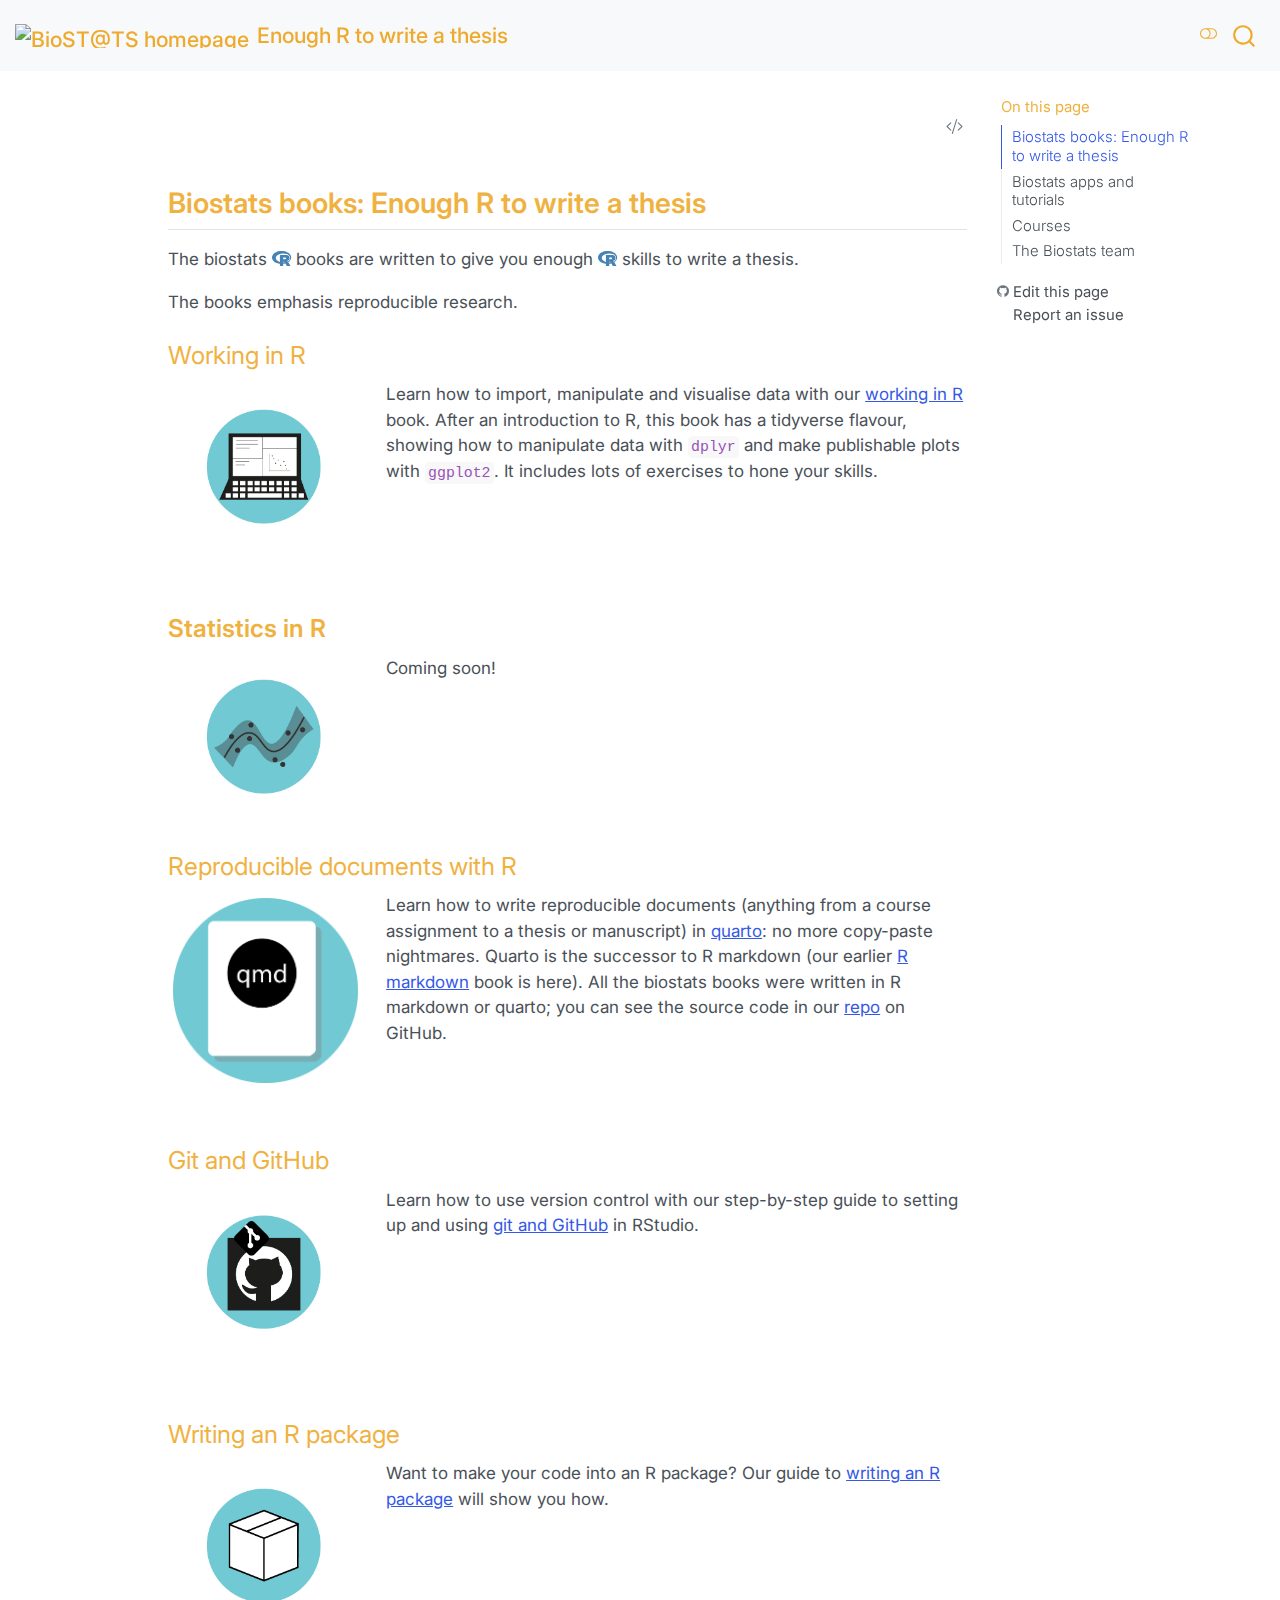
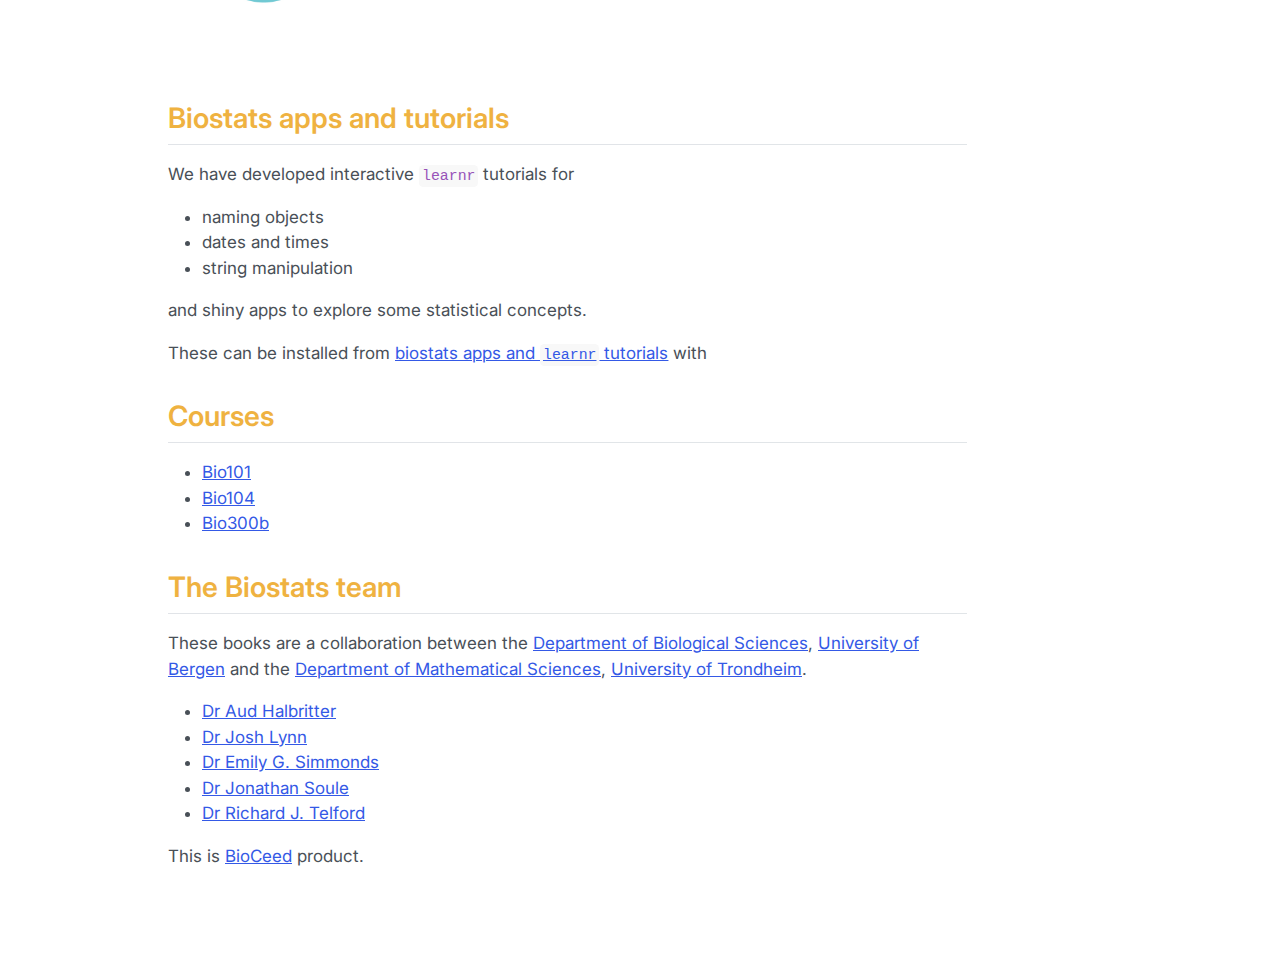
==== commit 51b0da5d: "fix links" ====
--- a/docs/index.html
+++ b/docs/index.html
@@ -2,7 +2,7 @@
 <html xmlns="http://www.w3.org/1999/xhtml" lang="en" xml:lang="en"><head>
 <meta http-equiv="Content-Type" content="text/html; charset=UTF-8">
 <meta charset="utf-8">
-<meta name="generator" content="quarto-1.2.313">
+<meta name="generator" content="quarto-1.3.340">
 <meta name="viewport" content="width=device-width, initial-scale=1.0, user-scalable=yes">
 <title>Enough R to write a thesis</title>
 <style>
@@ -14,9 +14,10 @@
 ul.task-list{list-style: none;}
 ul.task-list li input[type="checkbox"] {
   width: 0.8em;
-  margin: 0 0.8em 0.2em -1.6em;
+  margin: 0 0.8em 0.2em -1em; /* quarto-specific, see https://github.com/quarto-dev/quarto-cli/issues/4556 */ 
   vertical-align: middle;
 }
+/* CSS for syntax highlighting */
 pre > code.sourceCode { white-space: pre; position: relative; }
 pre > code.sourceCode > span { display: inline-block; line-height: 1.25; }
 pre > code.sourceCode > span:empty { height: 1.2em; }
@@ -43,43 +44,13 @@
     -khtml-user-select: none; -moz-user-select: none;
     -ms-user-select: none; user-select: none;
     padding: 0 4px; width: 4em;
-    color: #aaaaaa;
-  }
-pre.numberSource { margin-left: 3em; border-left: 1px solid #aaaaaa;  padding-left: 4px; }
+  }
+pre.numberSource { margin-left: 3em;  padding-left: 4px; }
 div.sourceCode
   {   }
 @media screen {
 pre > code.sourceCode > span > a:first-child::before { text-decoration: underline; }
 }
-code span.al { color: #ff0000; font-weight: bold; } /* Alert */
-code span.an { color: #60a0b0; font-weight: bold; font-style: italic; } /* Annotation */
-code span.at { color: #7d9029; } /* Attribute */
-code span.bn { color: #40a070; } /* BaseN */
-code span.bu { color: #008000; } /* BuiltIn */
-code span.cf { color: #007020; font-weight: bold; } /* ControlFlow */
-code span.ch { color: #4070a0; } /* Char */
-code span.cn { color: #880000; } /* Constant */
-code span.co { color: #60a0b0; font-style: italic; } /* Comment */
-code span.cv { color: #60a0b0; font-weight: bold; font-style: italic; } /* CommentVar */
-code span.do { color: #ba2121; font-style: italic; } /* Documentation */
-code span.dt { color: #902000; } /* DataType */
-code span.dv { color: #40a070; } /* DecVal */
-code span.er { color: #ff0000; font-weight: bold; } /* Error */
-code span.ex { } /* Extension */
-code span.fl { color: #40a070; } /* Float */
-code span.fu { color: #06287e; } /* Function */
-code span.im { color: #008000; font-weight: bold; } /* Import */
-code span.in { color: #60a0b0; font-weight: bold; font-style: italic; } /* Information */
-code span.kw { color: #007020; font-weight: bold; } /* Keyword */
-code span.op { color: #666666; } /* Operator */
-code span.ot { color: #007020; } /* Other */
-code span.pp { color: #bc7a00; } /* Preprocessor */
-code span.sc { color: #4070a0; } /* SpecialChar */
-code span.ss { color: #bb6688; } /* SpecialString */
-code span.st { color: #4070a0; } /* String */
-code span.va { color: #19177c; } /* Variable */
-code span.vs { color: #4070a0; } /* VerbatimString */
-code span.wa { color: #60a0b0; font-weight: bold; font-style: italic; } /* Warning */
 </style>
 
 <script src="site_libs/quarto-nav/quarto-nav.js"></script>
@@ -120,8 +91,9 @@
   }
 }</script>
 <meta name="twitter:title" content="">
-<meta name="twitter:description" content="The biostats  books are written to give you enough  skills to write a thesis.">
-<meta name="twitter:card" content="summary">
+<meta name="twitter:description" content="">
+<meta name="twitter:image" content="figures/working.jpg">
+<meta name="twitter:card" content="summary_large_image">
 </head>
 <body class="nav-fixed">
 
@@ -134,9 +106,9 @@
     <span class="navbar-title">Enough R to write a thesis</span>
     </a>
   </div>
-          <div class="quarto-toggle-container ms-auto">
-              <a href="" class="quarto-color-scheme-toggle nav-link" onclick="window.quartoToggleColorScheme(); return false;" title="Toggle dark mode"><i class="bi"></i></a>
-          </div>
+        <div class="quarto-navbar-tools ms-auto">
+  <a href="" class="quarto-color-scheme-toggle quarto-navigation-tool  px-1" onclick="window.quartoToggleColorScheme(); return false;" title="Toggle dark mode"><i class="bi"></i></a>
+</div>
           <div id="quarto-search" class="" title="Search"></div>
       </div> <!-- /container-fluid -->
     </nav></header><!-- content --><div id="quarto-content" class="quarto-container page-columns page-rows-contents page-layout-article page-navbar">
@@ -154,26 +126,23 @@
 </li>
   <li><a href="#statistics-in-r" id="toc-statistics-in-r" class="nav-link" data-scroll-target="#statistics-in-r">Statistics in R</a></li>
   <li>
-<a href="#reproducible-documents-with-r" id="toc-reproducible-documents-with-r" class="nav-link" data-scroll-target="#reproducible-documents-with-r"></a><a class="book nav-link" href="quarto/index.html" data-scroll-target="quarto/index.html">Reproducible documents with R</a>
+<a href="#reproducible-documents-with-r" id="toc-reproducible-documents-with-r" class="nav-link" data-scroll-target="#reproducible-documents-with-r"></a><a class="book nav-link" href="biostats/quarto/index.html" data-scroll-target="biostats/quarto/index.html">Reproducible documents with R</a>
 </li>
   <li>
-<a href="#git-and-github" id="toc-git-and-github" class="nav-link" data-scroll-target="#git-and-github"></a><a class="book nav-link" href="github/index.html" data-scroll-target="github/index.html">Git and GitHub</a>
+<a href="#git-and-github" id="toc-git-and-github" class="nav-link" data-scroll-target="#git-and-github"></a><a class="book nav-link" href="biostats/github/index.html" data-scroll-target="biostats/github/index.html">Git and GitHub</a>
 </li>
   <li>
-<a href="#writing-an-r-package" id="toc-writing-an-r-package" class="nav-link" data-scroll-target="#writing-an-r-package"></a><a class="book nav-link" href="package/index.html" data-scroll-target="package/index.html">Writing an R package</a>
+<a href="#writing-an-r-package" id="toc-writing-an-r-package" class="nav-link" data-scroll-target="#writing-an-r-package"></a><a class="book nav-link" href="biostats/package/index.html" data-scroll-target="biostats/package/index.html">Writing an R package</a>
 </li>
   </ul>
 </li>
   <li><a href="#biostats-apps-and-tutorials" id="toc-biostats-apps-and-tutorials" class="nav-link" data-scroll-target="#biostats-apps-and-tutorials">Biostats apps and tutorials</a></li>
   <li><a href="#courses" id="toc-courses" class="nav-link" data-scroll-target="#courses">Courses</a></li>
   <li><a href="#the-biostats-team" id="toc-the-biostats-team" class="nav-link" data-scroll-target="#the-biostats-team">The Biostats team</a></li>
-  </ul><div class="toc-actions"><div><i class="bi bi-github"></i></div><div class="action-links"><p><a href="https://github.com/biostats-r/biostats/biostats-r.github.io/edit/main/index.qmd" class="toc-action">Edit this page</a></p><p><a href="https://github.com/biostats-r/biostats/biostats-r.github.io/issues/new" class="toc-action">Report an issue</a></p></div></div></nav>
+  </ul><div class="toc-actions"><div><i class="bi bi-github"></i></div><div class="action-links"><p><a href="https://github.com/biostats-r/biostats-r.github.io/edit/main/frontpage/index.qmd" class="toc-action">Edit this page</a></p><p><a href="https://github.com/biostats-r/biostats-r.github.io/issues/new" class="toc-action">Report an issue</a></p></div></div></nav>
     </div>
 <!-- main -->
-<main class="content" id="quarto-document-content"><div class="cell">
-
-</div>
-<section id="biostats-books-enough-r-to-write-a-thesis" class="level2"><h2 class="anchored" data-anchor-id="biostats-books-enough-r-to-write-a-thesis">Biostats books: Enough R to write a thesis</h2>
+<main class="content" id="quarto-document-content"><div class="quarto-title-block"><div class="quarto-title-tools-only"><h1></h1><button type="button" class="btn code-tools-button" id="quarto-code-tools-source"><i class="bi"></i></button></div></div><section id="biostats-books-enough-r-to-write-a-thesis" class="level2"><h2 class="anchored" data-anchor-id="biostats-books-enough-r-to-write-a-thesis">Biostats books: Enough R to write a thesis</h2>
 <p>The biostats <svg aria-hidden="true" role="img" viewbox="0 0 581 512" style="height:1em;width:1.13em;vertical-align:-0.125em;margin-left:auto;margin-right:auto;font-size:inherit;fill:steelblue;overflow:visible;position:relative;"><path d="M581 226.6C581 119.1 450.9 32 290.5 32S0 119.1 0 226.6C0 322.4 103.3 402 239.4 418.1V480h99.1v-61.5c24.3-2.7 47.6-7.4 69.4-13.9L448 480h112l-67.4-113.7c54.5-35.4 88.4-84.9 88.4-139.7zm-466.8 14.5c0-73.5 98.9-133 220.8-133s211.9 40.7 211.9 133c0 50.1-26.5 85-70.3 106.4-2.4-1.6-4.7-2.9-6.4-3.7-10.2-5.2-27.8-10.5-27.8-10.5s86.6-6.4 86.6-92.7-90.6-87.9-90.6-87.9h-199V361c-74.1-21.5-125.2-67.1-125.2-119.9zm225.1 38.3v-55.6c57.8 0 87.8-6.8 87.8 27.3 0 36.5-38.2 28.3-87.8 28.3zm-.9 72.5H365c10.8 0 18.9 11.7 24 19.2-16.1 1.9-33 2.8-50.6 2.9v-22.1z"></path></svg> books are written to give you enough <svg aria-hidden="true" role="img" viewbox="0 0 581 512" style="height:1em;width:1.13em;vertical-align:-0.125em;margin-left:auto;margin-right:auto;font-size:inherit;fill:steelblue;overflow:visible;position:relative;"><path d="M581 226.6C581 119.1 450.9 32 290.5 32S0 119.1 0 226.6C0 322.4 103.3 402 239.4 418.1V480h99.1v-61.5c24.3-2.7 47.6-7.4 69.4-13.9L448 480h112l-67.4-113.7c54.5-35.4 88.4-84.9 88.4-139.7zm-466.8 14.5c0-73.5 98.9-133 220.8-133s211.9 40.7 211.9 133c0 50.1-26.5 85-70.3 106.4-2.4-1.6-4.7-2.9-6.4-3.7-10.2-5.2-27.8-10.5-27.8-10.5s86.6-6.4 86.6-92.7-90.6-87.9-90.6-87.9h-199V361c-74.1-21.5-125.2-67.1-125.2-119.9zm225.1 38.3v-55.6c57.8 0 87.8-6.8 87.8 27.3 0 36.5-38.2 28.3-87.8 28.3zm-.9 72.5H365c10.8 0 18.9 11.7 24 19.2-16.1 1.9-33 2.8-50.6 2.9v-22.1z"></path></svg> skills to write a thesis.</p>
 <p>The books emphasis reproducible research.</p>
 <style>
@@ -211,7 +180,7 @@
 </div>
 </div>
 </div>
-</section><section id="reproducible-documents-with-r" class="level3"><h3 class="anchored" data-anchor-id="reproducible-documents-with-r"><a class="book" href="quarto/index.html">Reproducible documents with R</a></h3>
+</section><section id="reproducible-documents-with-r" class="level3"><h3 class="anchored" data-anchor-id="reproducible-documents-with-r"><a class="book" href="biostats/quarto/index.html">Reproducible documents with R</a></h3>
 <div class="quarto-layout-panel">
 <div class="quarto-layout-row quarto-layout-valign-top">
 <div class="cell quarto-layout-cell" style="flex-basis: 25.0%;justify-content: center;">
@@ -227,7 +196,7 @@
 </div>
 </div>
 </div>
-</section><section id="git-and-github" class="level3"><h3 class="anchored" data-anchor-id="git-and-github"><a class="book" href="github/index.html">Git and GitHub</a></h3>
+</section><section id="git-and-github" class="level3"><h3 class="anchored" data-anchor-id="git-and-github"><a class="book" href="biostats/github/index.html">Git and GitHub</a></h3>
 <div class="quarto-layout-panel">
 <div class="quarto-layout-row quarto-layout-valign-top">
 <div class="cell quarto-layout-cell" style="flex-basis: 25.0%;justify-content: center;">
@@ -243,7 +212,7 @@
 </div>
 </div>
 </div>
-</section><section id="writing-an-r-package" class="level3"><h3 class="anchored" data-anchor-id="writing-an-r-package"><a class="book" href="package/index.html">Writing an R package</a></h3>
+</section><section id="writing-an-r-package" class="level3"><h3 class="anchored" data-anchor-id="writing-an-r-package"><a class="book" href="biostats/package/index.html">Writing an R package</a></h3>
 <div class="quarto-layout-panel">
 <div class="quarto-layout-row quarto-layout-valign-top">
 <div class="cell quarto-layout-cell" style="flex-basis: 25.0%;justify-content: center;">
@@ -268,9 +237,6 @@
 </ul>
 <p>and shiny apps to explore some statistical concepts.</p>
 <p>These can be installed from <a href="https://github.com/biostats-r/biostats.tutorials">biostats apps and <code>learnr</code> tutorials</a> with</p>
-<div class="cell">
-
-</div>
 </section><section id="courses" class="level2"><h2 class="anchored" data-anchor-id="courses">Courses</h2>
 <ul>
 <li><a href="https://github.com/biostats-r/Bio101_tutorial">Bio101</a></li>
@@ -279,11 +245,11 @@
 </ul></section><section id="the-biostats-team" class="level2"><h2 class="anchored" data-anchor-id="the-biostats-team">The Biostats team</h2>
 <p>These books are a collaboration between the <a href="https://www.uib.no/en/bio">Department of Biological Sciences</a>, <a href="https://www.uib.no/en">University of Bergen</a> and the <a href="https://www.ntnu.edu/imf">Department of Mathematical Sciences</a>, <a href="https://www.ntnu.edu/">University of Trondheim</a>.</p>
 <ul>
-<li>Dr Aud Halbritter</li>
-<li>Dr Josh Lynn</li>
-<li>Dr Emily G. Simmonds</li>
-<li>Dr Jonathan Soule</li>
-<li>Dr Richard J. Telford</li>
+<li><a href="https://github.com/audhalbritter">Dr Aud Halbritter</a></li>
+<li><a href="https://research.manchester.ac.uk/en/persons/joshua.lynn">Dr Josh Lynn</a></li>
+<li><a href="https://www.ntnu.edu/employees/emily.g.simmonds">Dr Emily G. Simmonds</a></li>
+<li><a href="https://www.uib.no/personer/Jonathan.Jean.Cornille.Soul%C3%A9">Dr Jonathan Soule</a></li>
+<li><a href="https://github.com/richardjtelford/">Dr Richard J. Telford</a></li>
 </ul>
 <p>This is <a href="https://bioceed.w.uib.no/">BioCeed</a> product.</p>
 
@@ -432,9 +398,23 @@
     icon: icon
   };
   anchorJS.add('.anchored');
+  const isCodeAnnotation = (el) => {
+    for (const clz of el.classList) {
+      if (clz.startsWith('code-annotation-')) {                     
+        return true;
+      }
+    }
+    return false;
+  }
   const clipboard = new window.ClipboardJS('.code-copy-button', {
-    target: function(trigger) {
-      return trigger.previousElementSibling;
+    text: function(trigger) {
+      const codeEl = trigger.previousElementSibling.cloneNode(true);
+      for (const childEl of codeEl.children) {
+        if (isCodeAnnotation(childEl)) {
+          childEl.remove();
+        }
+      }
+      return codeEl.innerText;
     }
   });
   clipboard.on('success', function(e) {
@@ -550,6 +530,92 @@
       return note.innerHTML;
     });
   }
+      let selectedAnnoteEl;
+      const selectorForAnnotation = ( cell, annotation) => {
+        let cellAttr = 'data-code-cell="' + cell + '"';
+        let lineAttr = 'data-code-annotation="' +  annotation + '"';
+        const selector = 'span[' + cellAttr + '][' + lineAttr + ']';
+        return selector;
+      }
+      const selectCodeLines = (annoteEl) => {
+        const doc = window.document;
+        const targetCell = annoteEl.getAttribute("data-target-cell");
+        const targetAnnotation = annoteEl.getAttribute("data-target-annotation");
+        const annoteSpan = window.document.querySelector(selectorForAnnotation(targetCell, targetAnnotation));
+        const lines = annoteSpan.getAttribute("data-code-lines").split(",");
+        const lineIds = lines.map((line) => {
+          return targetCell + "-" + line;
+        })
+        let top = null;
+        let height = null;
+        let parent = null;
+        if (lineIds.length > 0) {
+            //compute the position of the single el (top and bottom and make a div)
+            const el = window.document.getElementById(lineIds[0]);
+            top = el.offsetTop;
+            height = el.offsetHeight;
+            parent = el.parentElement.parentElement;
+          if (lineIds.length > 1) {
+            const lastEl = window.document.getElementById(lineIds[lineIds.length - 1]);
+            const bottom = lastEl.offsetTop + lastEl.offsetHeight;
+            height = bottom - top;
+          }
+          if (top !== null && height !== null && parent !== null) {
+            // cook up a div (if necessary) and position it 
+            let div = window.document.getElementById("code-annotation-line-highlight");
+            if (div === null) {
+              div = window.document.createElement("div");
+              div.setAttribute("id", "code-annotation-line-highlight");
+              div.style.position = 'absolute';
+              parent.appendChild(div);
+            }
+            div.style.top = top - 2 + "px";
+            div.style.height = height + 4 + "px";
+            let gutterDiv = window.document.getElementById("code-annotation-line-highlight-gutter");
+            if (gutterDiv === null) {
+              gutterDiv = window.document.createElement("div");
+              gutterDiv.setAttribute("id", "code-annotation-line-highlight-gutter");
+              gutterDiv.style.position = 'absolute';
+              const codeCell = window.document.getElementById(targetCell);
+              const gutter = codeCell.querySelector('.code-annotation-gutter');
+              gutter.appendChild(gutterDiv);
+            }
+            gutterDiv.style.top = top - 2 + "px";
+            gutterDiv.style.height = height + 4 + "px";
+          }
+          selectedAnnoteEl = annoteEl;
+        }
+      };
+      const unselectCodeLines = () => {
+        const elementsIds = ["code-annotation-line-highlight", "code-annotation-line-highlight-gutter"];
+        elementsIds.forEach((elId) => {
+          const div = window.document.getElementById(elId);
+          if (div) {
+            div.remove();
+          }
+        });
+        selectedAnnoteEl = undefined;
+      };
+      // Attach click handler to the DT
+      const annoteDls = window.document.querySelectorAll('dt[data-target-cell]');
+      for (const annoteDlNode of annoteDls) {
+        annoteDlNode.addEventListener('click', (event) => {
+          const clickedEl = event.target;
+          if (clickedEl !== selectedAnnoteEl) {
+            unselectCodeLines();
+            const activeEl = window.document.querySelector('dt[data-target-cell].code-annotation-active');
+            if (activeEl) {
+              activeEl.classList.remove('code-annotation-active');
+            }
+            selectCodeLines(clickedEl);
+            clickedEl.classList.add('code-annotation-active');
+          } else {
+            // Unselect the line
+            unselectCodeLines();
+            clickedEl.classList.remove('code-annotation-active');
+          }
+        });
+      }
   const findCites = (el) => {
     const parentEl = el.parentElement;
     if (parentEl) {
@@ -643,7 +709,7 @@
 <span id="cb1-56"><a href="#cb1-56" aria-hidden="true" tabindex="-1"></a>Coming soon!</span>
 <span id="cb1-57"><a href="#cb1-57" aria-hidden="true" tabindex="-1"></a>:::</span>
 <span id="cb1-58"><a href="#cb1-58" aria-hidden="true" tabindex="-1"></a></span>
-<span id="cb1-59"><a href="#cb1-59" aria-hidden="true" tabindex="-1"></a><span class="fu">### &lt;a class = "book" href = "quarto/index.html"&gt;Reproducible documents with R&lt;/a&gt; </span></span>
+<span id="cb1-59"><a href="#cb1-59" aria-hidden="true" tabindex="-1"></a><span class="fu">### &lt;a class = "book" href = "biostats/quarto/index.html"&gt;Reproducible documents with R&lt;/a&gt; </span></span>
 <span id="cb1-60"><a href="#cb1-60" aria-hidden="true" tabindex="-1"></a></span>
 <span id="cb1-61"><a href="#cb1-61" aria-hidden="true" tabindex="-1"></a>::: {layout="[<span class="co">[</span><span class="ot">25,75</span><span class="co">]</span>]"}</span>
 <span id="cb1-64"><a href="#cb1-64" aria-hidden="true" tabindex="-1"></a><span class="in">```{r}</span></span>
@@ -661,7 +727,7 @@
 <span id="cb1-76"><a href="#cb1-76" aria-hidden="true" tabindex="-1"></a>All the biostats books were written in R markdown or quarto; you can see the source code in our <span class="co">[</span><span class="ot">repo</span><span class="co">](https://github.com/biostats-r/biostats)</span> on GitHub.</span>
 <span id="cb1-77"><a href="#cb1-77" aria-hidden="true" tabindex="-1"></a>:::</span>
 <span id="cb1-78"><a href="#cb1-78" aria-hidden="true" tabindex="-1"></a></span>
-<span id="cb1-79"><a href="#cb1-79" aria-hidden="true" tabindex="-1"></a><span class="fu">### &lt;a class = "book" href = "github/index.html"&gt;Git and GitHub&lt;/a&gt; </span></span>
+<span id="cb1-79"><a href="#cb1-79" aria-hidden="true" tabindex="-1"></a><span class="fu">### &lt;a class = "book" href = "biostats/github/index.html"&gt;Git and GitHub&lt;/a&gt; </span></span>
 <span id="cb1-80"><a href="#cb1-80" aria-hidden="true" tabindex="-1"></a></span>
 <span id="cb1-81"><a href="#cb1-81" aria-hidden="true" tabindex="-1"></a>::: {layout="[<span class="co">[</span><span class="ot">25,75</span><span class="co">]</span>]"}</span>
 <span id="cb1-82"><a href="#cb1-82" aria-hidden="true" tabindex="-1"></a><span class="in">```{r git, echo = FALSE, fig.alt="git logo", out.width= "25%", out.extra='style="float:left; padding:5px"'}</span></span>
@@ -677,7 +743,7 @@
 <span id="cb1-92"><a href="#cb1-92" aria-hidden="true" tabindex="-1"></a>Learn how to use version control with our step-by-step guide to setting up and using <span class="co">[</span><span class="ot">git and GitHub</span><span class="co">](biostats/github/index.html)</span> in RStudio.</span>
 <span id="cb1-93"><a href="#cb1-93" aria-hidden="true" tabindex="-1"></a>:::</span>
 <span id="cb1-94"><a href="#cb1-94" aria-hidden="true" tabindex="-1"></a></span>
-<span id="cb1-95"><a href="#cb1-95" aria-hidden="true" tabindex="-1"></a><span class="fu">### &lt;a class = "book" href = "package/index.html"&gt;Writing an R package&lt;/a&gt; </span></span>
+<span id="cb1-95"><a href="#cb1-95" aria-hidden="true" tabindex="-1"></a><span class="fu">### &lt;a class = "book" href = "biostats/package/index.html"&gt;Writing an R package&lt;/a&gt; </span></span>
 <span id="cb1-96"><a href="#cb1-96" aria-hidden="true" tabindex="-1"></a></span>
 <span id="cb1-97"><a href="#cb1-97" aria-hidden="true" tabindex="-1"></a>::: {layout="[<span class="co">[</span><span class="ot">25,75</span><span class="co">]</span>]"}</span>
 <span id="cb1-100"><a href="#cb1-100" aria-hidden="true" tabindex="-1"></a><span class="in">```{r}</span></span>
@@ -723,11 +789,11 @@
 <span id="cb1-140"><a href="#cb1-140" aria-hidden="true" tabindex="-1"></a></span>
 <span id="cb1-141"><a href="#cb1-141" aria-hidden="true" tabindex="-1"></a>These books are a collaboration between the <span class="co">[</span><span class="ot">Department of Biological Sciences</span><span class="co">](https://www.uib.no/en/bio)</span>, <span class="co">[</span><span class="ot">University of Bergen</span><span class="co">](https://www.uib.no/en)</span> and the <span class="co">[</span><span class="ot">Department of Mathematical Sciences</span><span class="co">](https://www.ntnu.edu/imf)</span>, <span class="co">[</span><span class="ot">University of Trondheim</span><span class="co">](https://www.ntnu.edu/)</span>.</span>
 <span id="cb1-142"><a href="#cb1-142" aria-hidden="true" tabindex="-1"></a></span>
-<span id="cb1-143"><a href="#cb1-143" aria-hidden="true" tabindex="-1"></a><span class="ss">-   </span>Dr Aud Halbritter</span>
-<span id="cb1-144"><a href="#cb1-144" aria-hidden="true" tabindex="-1"></a><span class="ss">-   </span>Dr Josh Lynn</span>
-<span id="cb1-145"><a href="#cb1-145" aria-hidden="true" tabindex="-1"></a><span class="ss">-   </span>Dr Emily G. Simmonds</span>
-<span id="cb1-146"><a href="#cb1-146" aria-hidden="true" tabindex="-1"></a><span class="ss">-   </span>Dr Jonathan Soule</span>
-<span id="cb1-147"><a href="#cb1-147" aria-hidden="true" tabindex="-1"></a><span class="ss">-   </span>Dr Richard J. Telford</span>
+<span id="cb1-143"><a href="#cb1-143" aria-hidden="true" tabindex="-1"></a><span class="ss">-   </span><span class="co">[</span><span class="ot">Dr Aud Halbritter</span><span class="co">](https://github.com/audhalbritter)</span></span>
+<span id="cb1-144"><a href="#cb1-144" aria-hidden="true" tabindex="-1"></a><span class="ss">-   </span><span class="co">[</span><span class="ot">Dr Josh Lynn</span><span class="co">](https://research.manchester.ac.uk/en/persons/joshua.lynn)</span></span>
+<span id="cb1-145"><a href="#cb1-145" aria-hidden="true" tabindex="-1"></a><span class="ss">-   </span><span class="co">[</span><span class="ot">Dr Emily G. Simmonds</span><span class="co">](https://www.ntnu.edu/employees/emily.g.simmonds)</span></span>
+<span id="cb1-146"><a href="#cb1-146" aria-hidden="true" tabindex="-1"></a><span class="ss">-   </span><span class="co">[</span><span class="ot">Dr Jonathan Soule</span><span class="co">](https://www.uib.no/personer/Jonathan.Jean.Cornille.Soul%C3%A9)</span></span>
+<span id="cb1-147"><a href="#cb1-147" aria-hidden="true" tabindex="-1"></a><span class="ss">-   </span><span class="co">[</span><span class="ot">Dr Richard J. Telford</span><span class="co">](https://github.com/richardjtelford/)</span></span>
 <span id="cb1-148"><a href="#cb1-148" aria-hidden="true" tabindex="-1"></a></span>
 <span id="cb1-149"><a href="#cb1-149" aria-hidden="true" tabindex="-1"></a>This is <span class="co">[</span><span class="ot">BioCeed</span><span class="co">](https://bioceed.w.uib.no/)</span> product.</span>
 </code><button title="Copy to Clipboard" class="code-copy-button"><i class="bi"></i></button></pre></div>
--- a/docs/site_libs/quarto-html/quarto-syntax-highlighting.css
+++ b/docs/site_libs/quarto-html/quarto-syntax-highlighting.css
@@ -55,62 +55,85 @@
 
 code span.ot {
   color: #d91e18;
+  font-style: inherit;
 }
 
 code span.at {
   color: #a55a00;
+  font-style: inherit;
 }
 
 code span.ss {
   color: #008000;
+  font-style: inherit;
 }
 
 code span.an {
   color: #696969;
+  font-style: inherit;
 }
 
 code span.fu {
   color: #06287e;
+  font-style: inherit;
 }
 
 code span.st {
   color: #008000;
+  font-style: inherit;
 }
 
 code span.cf {
   color: #d91e18;
+  font-style: inherit;
 }
 
 code span.op {
   color: #00769e;
+  font-style: inherit;
 }
 
 code span.er {
   color: #7928a1;
+  font-style: inherit;
 }
 
 code span.bn {
   color: #7928a1;
+  font-style: inherit;
 }
 
 code span.al {
   color: #7928a1;
+  font-style: inherit;
 }
 
 code span.va {
   color: #a55a00;
+  font-style: inherit;
+}
+
+code span.bu {
+  font-style: inherit;
+}
+
+code span.ex {
+  font-style: inherit;
 }
 
 code span.pp {
   color: #7928a1;
+  font-style: inherit;
 }
 
 code span.in {
   color: #696969;
+  font-style: inherit;
 }
 
 code span.vs {
   color: #008000;
+  font-style: inherit;
 }
 
 code span.wa {
@@ -123,20 +146,28 @@
   font-style: italic;
 }
 
+code span.im {
+  font-style: inherit;
+}
+
 code span.ch {
   color: #008000;
+  font-style: inherit;
 }
 
 code span.dt {
   color: #7928a1;
+  font-style: inherit;
 }
 
 code span.fl {
   color: #a55a00;
+  font-style: inherit;
 }
 
 code span.co {
   color: #696969;
+  font-style: inherit;
 }
 
 code span.cv {
@@ -146,18 +177,22 @@
 
 code span.cn {
   color: #d91e18;
+  font-style: inherit;
 }
 
 code span.sc {
   color: #00769e;
+  font-style: inherit;
 }
 
 code span.dv {
   color: #7928a1;
+  font-style: inherit;
 }
 
 code span.kw {
   color: #d91e18;
+  font-style: inherit;
 }
 
 .prevent-inlining {
--- a/docs/site_libs/quarto-html/quarto-syntax-highlighting-dark.css
+++ b/docs/site_libs/quarto-html/quarto-syntax-highlighting-dark.css
@@ -55,70 +55,87 @@
 
 code span.ot {
   color: #ffa07a;
+  font-style: inherit;
 }
 
 code span.at {
   color: #ffd700;
+  font-style: inherit;
 }
 
 code span.ss {
   color: #abe338;
+  font-style: inherit;
 }
 
 code span.an {
   color: #d4d0ab;
+  font-style: inherit;
 }
 
 code span.fu {
   color: #ffd700;
+  font-style: inherit;
 }
 
 code span.st {
   color: #abe338;
+  font-style: inherit;
 }
 
 code span.cf {
   color: #ffa07a;
+  font-style: inherit;
 }
 
 code span.op {
   color: #00e0e0;
+  font-style: inherit;
 }
 
 code span.er {
   color: #dcc6e0;
+  font-style: inherit;
 }
 
 code span.bn {
   color: #dcc6e0;
+  font-style: inherit;
 }
 
 code span.al {
   color: #dcc6e0;
+  font-style: inherit;
 }
 
 code span.va {
   color: #f5ab35;
+  font-style: inherit;
 }
 
 code span.bu {
   color: #f5ab35;
+  font-style: inherit;
 }
 
 code span.ex {
   color: #ffd700;
+  font-style: inherit;
 }
 
 code span.pp {
   color: #dcc6e0;
+  font-style: inherit;
 }
 
 code span.in {
   color: #d4d0ab;
+  font-style: inherit;
 }
 
 code span.vs {
   color: #abe338;
+  font-style: inherit;
 }
 
 code span.wa {
@@ -133,22 +150,27 @@
 
 code span.im {
   color: #f8f8f2;
+  font-style: inherit;
 }
 
 code span.ch {
   color: #abe338;
+  font-style: inherit;
 }
 
 code span.dt {
   color: #dcc6e0;
+  font-style: inherit;
 }
 
 code span.fl {
   color: #f5ab35;
+  font-style: inherit;
 }
 
 code span.co {
   color: #d4d0ab;
+  font-style: inherit;
 }
 
 code span.cv {
@@ -158,18 +180,22 @@
 
 code span.cn {
   color: #ffa07a;
+  font-style: inherit;
 }
 
 code span.sc {
   color: #00e0e0;
+  font-style: inherit;
 }
 
 code span.dv {
   color: #dcc6e0;
+  font-style: inherit;
 }
 
 code span.kw {
   color: #ffa07a;
+  font-style: inherit;
 }
 
 .prevent-inlining {
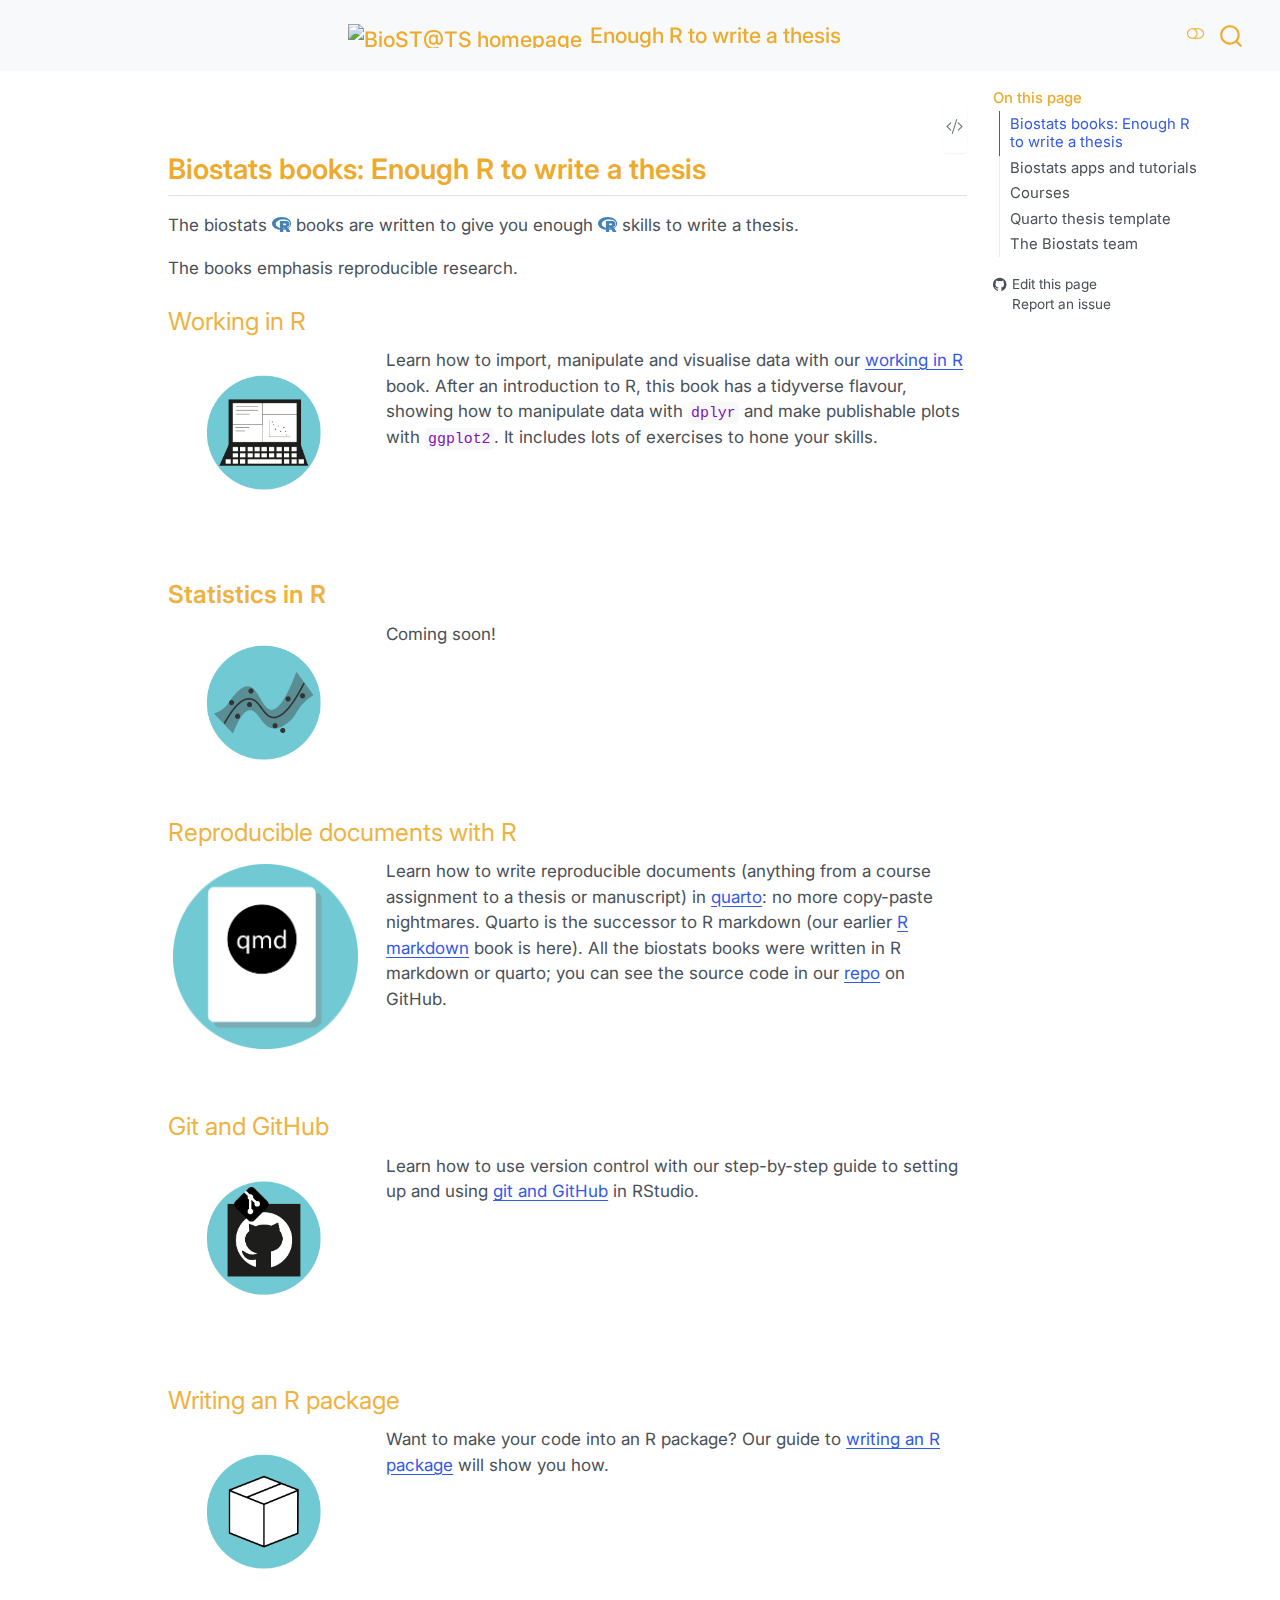
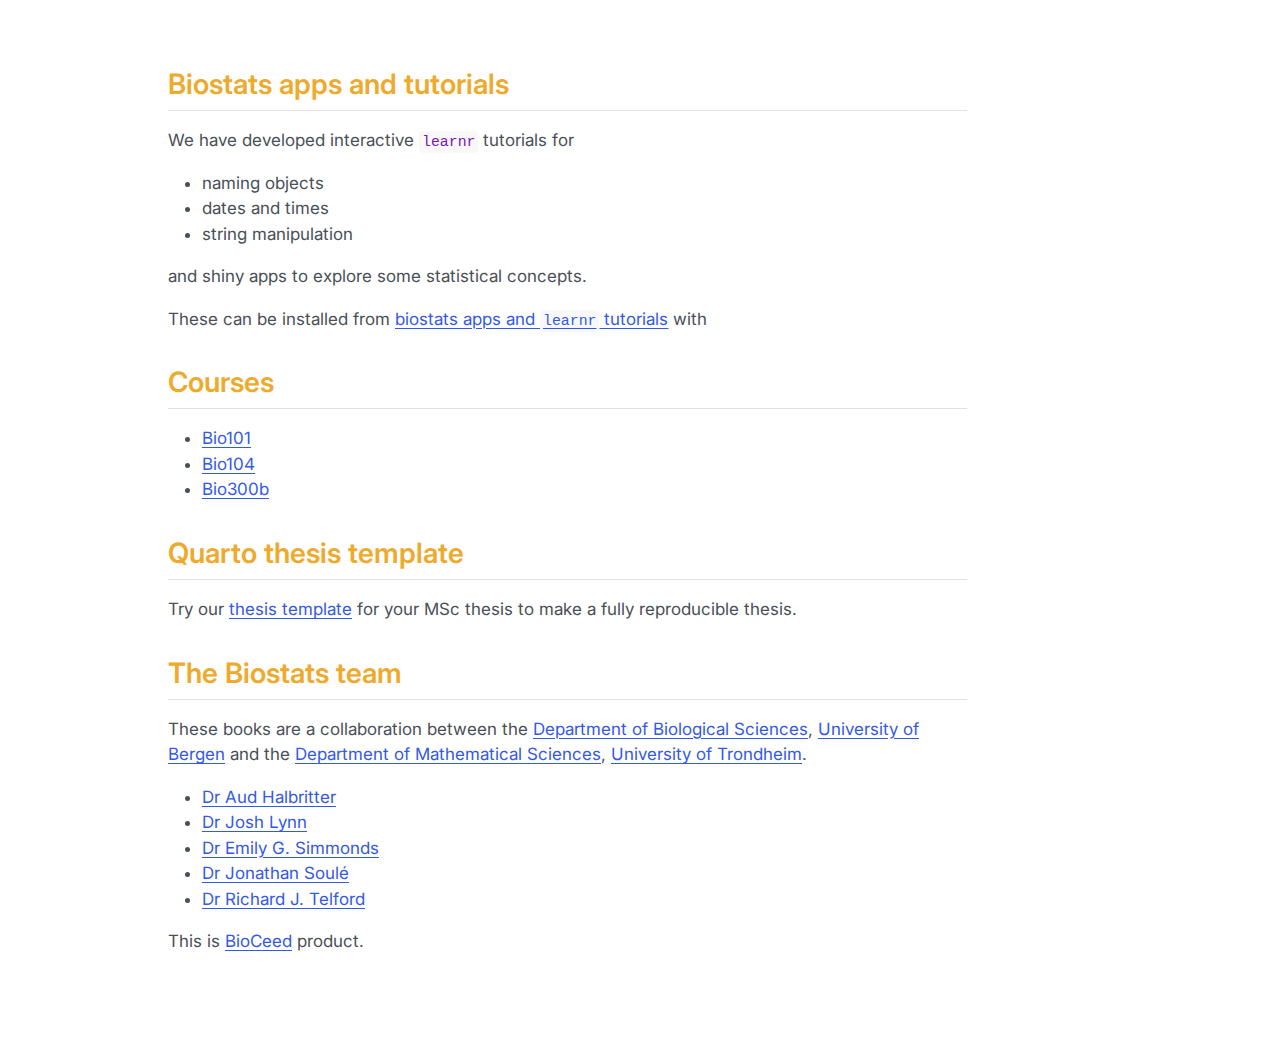
==== commit 28ce1383: "fix broken links" ====
--- a/docs/index.html
+++ b/docs/index.html
@@ -2,7 +2,7 @@
 <html xmlns="http://www.w3.org/1999/xhtml" lang="en" xml:lang="en"><head>
 <meta http-equiv="Content-Type" content="text/html; charset=UTF-8">
 <meta charset="utf-8">
-<meta name="generator" content="quarto-1.3.340">
+<meta name="generator" content="quarto-1.4.309">
 <meta name="viewport" content="width=device-width, initial-scale=1.0, user-scalable=yes">
 <title>Enough R to write a thesis</title>
 <style>
@@ -78,6 +78,11 @@
   "panel-placement": "end",
   "type": "overlay",
   "limit": 20,
+  "keyboard-shortcut": [
+    "f",
+    "/",
+    "s"
+  ],
   "language": {
     "search-no-results-text": "No results",
     "search-matching-documents-text": "matching documents",
@@ -87,26 +92,26 @@
     "search-more-matches-text": "more matches in this document",
     "search-clear-button-title": "Clear",
     "search-detached-cancel-button-title": "Cancel",
-    "search-submit-button-title": "Submit"
+    "search-submit-button-title": "Submit",
+    "search-label": "Search"
   }
 }</script>
 <meta name="twitter:title" content="">
 <meta name="twitter:description" content="">
-<meta name="twitter:image" content="figures/working.jpg">
-<meta name="twitter:card" content="summary_large_image">
+<meta name="twitter:card" content="summary">
 </head>
 <body class="nav-fixed">
 
 <div id="quarto-search-results"></div>
   <header id="quarto-header" class="headroom fixed-top"><nav class="navbar navbar-expand-lg navbar-dark "><div class="navbar-container container-fluid">
-      <div class="navbar-brand-container">
+      <div class="navbar-brand-container mx-auto">
     <a href="./index.html" class="navbar-brand navbar-brand-logo">
     <img src="https://biostats.w.uib.no/files/2020/01/biostats-button-res2.png" alt="BioST@TS homepage" class="navbar-logo"></a>
     <a class="navbar-brand" href="./index.html">
     <span class="navbar-title">Enough R to write a thesis</span>
     </a>
   </div>
-        <div class="quarto-navbar-tools ms-auto">
+        <div class="quarto-navbar-tools">
   <a href="" class="quarto-color-scheme-toggle quarto-navigation-tool  px-1" onclick="window.quartoToggleColorScheme(); return false;" title="Toggle dark mode"><i class="bi"></i></a>
 </div>
           <div id="quarto-search" class="" title="Search"></div>
@@ -138,8 +143,9 @@
 </li>
   <li><a href="#biostats-apps-and-tutorials" id="toc-biostats-apps-and-tutorials" class="nav-link" data-scroll-target="#biostats-apps-and-tutorials">Biostats apps and tutorials</a></li>
   <li><a href="#courses" id="toc-courses" class="nav-link" data-scroll-target="#courses">Courses</a></li>
+  <li><a href="#quarto-thesis-template" id="toc-quarto-thesis-template" class="nav-link" data-scroll-target="#quarto-thesis-template">Quarto thesis template</a></li>
   <li><a href="#the-biostats-team" id="toc-the-biostats-team" class="nav-link" data-scroll-target="#the-biostats-team">The Biostats team</a></li>
-  </ul><div class="toc-actions"><div><i class="bi bi-github"></i></div><div class="action-links"><p><a href="https://github.com/biostats-r/biostats-r.github.io/edit/main/frontpage/index.qmd" class="toc-action">Edit this page</a></p><p><a href="https://github.com/biostats-r/biostats-r.github.io/issues/new" class="toc-action">Report an issue</a></p></div></div></nav>
+  </ul><div class="toc-actions"><ul><li><a href="https://github.com/biostats-r/biostats-r.github.io/edit/main/frontpage/index.qmd" class="toc-action"><i class="bi bi-github"></i>Edit this page</a></li><li><a href="https://github.com/biostats-r/biostats-r.github.io/issues/new" class="toc-action"><i class="bi empty"></i>Report an issue</a></li></ul></div></nav>
     </div>
 <!-- main -->
 <main class="content" id="quarto-document-content"><div class="quarto-title-block"><div class="quarto-title-tools-only"><h1></h1><button type="button" class="btn code-tools-button" id="quarto-code-tools-source"><i class="bi"></i></button></div></div><section id="biostats-books-enough-r-to-write-a-thesis" class="level2"><h2 class="anchored" data-anchor-id="biostats-books-enough-r-to-write-a-thesis">Biostats books: Enough R to write a thesis</h2>
@@ -157,7 +163,7 @@
 <div class="cell quarto-layout-cell" style="flex-basis: 25.0%;justify-content: center;">
 <div class="cell-output-display">
 <div class="quarto-figure quarto-figure-center">
-<figure class="figure"><p><a href="workingInR/index.html"><img src="figures/working.jpg" class="img-fluid figure-img" style="float:left; padding:5px" alt="Working in R logo" width="300"></a></p>
+<figure class="figure"><p><a href="biostats/workingInR/index.html"><img src="figures/working.jpg" class="img-fluid figure-img" style="float:left; padding:5px" alt="Working in R logo" width="300"></a></p>
 </figure>
 </div>
 </div>
@@ -186,7 +192,7 @@
 <div class="cell quarto-layout-cell" style="flex-basis: 25.0%;justify-content: center;">
 <div class="cell-output-display">
 <div class="quarto-figure quarto-figure-center">
-<figure class="figure"><p><a href="quarto/index.html"><img src="figures/quarto.png" class="img-fluid figure-img" style="float:left; padding:5px" alt="Quarto markdown logo" width="300"></a></p>
+<figure class="figure"><p><a href="biostats/quarto/index.html"><img src="figures/quarto.png" class="img-fluid figure-img" style="float:left; padding:5px" alt="Quarto markdown logo" width="300"></a></p>
 </figure>
 </div>
 </div>
@@ -202,7 +208,7 @@
 <div class="cell quarto-layout-cell" style="flex-basis: 25.0%;justify-content: center;">
 <div class="cell-output-display">
 <div class="quarto-figure quarto-figure-center">
-<figure class="figure"><p><a href="github/index.html"><img src="figures/github.jpg" class="img-fluid figure-img" style="float:left; padding:5px" alt="Git and GitHub logo" width="300"></a></p>
+<figure class="figure"><p><a href="biostats/github/index.html"><img src="figures/github.jpg" class="img-fluid figure-img" style="float:left; padding:5px" alt="Git and GitHub logo" width="300"></a></p>
 </figure>
 </div>
 </div>
@@ -218,7 +224,7 @@
 <div class="cell quarto-layout-cell" style="flex-basis: 25.0%;justify-content: center;">
 <div class="cell-output-display">
 <div class="quarto-figure quarto-figure-center">
-<figure class="figure"><p><a href="package/index.html"><img src="figures/package.jpg" class="img-fluid figure-img" style="float:left; padding:5px" alt="Writing an R package logo" width="300"></a></p>
+<figure class="figure"><p><a href="biostats/package/index.html"><img src="figures/package.jpg" class="img-fluid figure-img" style="float:left; padding:5px" alt="Writing an R package logo" width="300"></a></p>
 </figure>
 </div>
 </div>
@@ -242,13 +248,15 @@
 <li><a href="https://github.com/biostats-r/Bio101_tutorial">Bio101</a></li>
 <li><a href="https://github.com/biostats-r/Bio104_tutorial">Bio104</a></li>
 <li><a href="https://biostats-r.github.io/bio300B/index.html">Bio300b</a></li>
-</ul></section><section id="the-biostats-team" class="level2"><h2 class="anchored" data-anchor-id="the-biostats-team">The Biostats team</h2>
+</ul></section><section id="quarto-thesis-template" class="level2"><h2 class="anchored" data-anchor-id="quarto-thesis-template">Quarto thesis template</h2>
+<p>Try our <a href="https://github.com/biostats-r/quartothesis">thesis template</a> for your MSc thesis to make a fully reproducible thesis.</p>
+</section><section id="the-biostats-team" class="level2"><h2 class="anchored" data-anchor-id="the-biostats-team">The Biostats team</h2>
 <p>These books are a collaboration between the <a href="https://www.uib.no/en/bio">Department of Biological Sciences</a>, <a href="https://www.uib.no/en">University of Bergen</a> and the <a href="https://www.ntnu.edu/imf">Department of Mathematical Sciences</a>, <a href="https://www.ntnu.edu/">University of Trondheim</a>.</p>
 <ul>
 <li><a href="https://github.com/audhalbritter">Dr Aud Halbritter</a></li>
 <li><a href="https://research.manchester.ac.uk/en/persons/joshua.lynn">Dr Josh Lynn</a></li>
 <li><a href="https://www.ntnu.edu/employees/emily.g.simmonds">Dr Emily G. Simmonds</a></li>
-<li><a href="https://www.uib.no/personer/Jonathan.Jean.Cornille.Soul%C3%A9">Dr Jonathan Soule</a></li>
+<li><a href="https://www.uib.no/personer/Jonathan.Jean.Cornille.Soul%C3%A9">Dr Jonathan Soulé</a></li>
 <li><a href="https://github.com/richardjtelford/">Dr Richard J. Telford</a></li>
 </ul>
 <p>This is <a href="https://bioceed.w.uib.no/">BioCeed</a> product.</p>
@@ -299,6 +307,33 @@
       }
     }
   }
+  const toggleGiscusIfUsed = (isAlternate, darkModeDefault) => {
+    const baseTheme = document.querySelector('#giscus-base-theme')?.value ?? 'light';
+    const alternateTheme = document.querySelector('#giscus-alt-theme')?.value ?? 'dark';
+    let newTheme = '';
+    if(darkModeDefault) {
+      newTheme = isAlternate ? baseTheme : alternateTheme;
+    } else {
+      newTheme = isAlternate ? alternateTheme : baseTheme;
+    }
+    const changeGiscusTheme = () => {
+      // From: https://github.com/giscus/giscus/issues/336
+      const sendMessage = (message) => {
+        const iframe = document.querySelector('iframe.giscus-frame');
+        if (!iframe) return;
+        iframe.contentWindow.postMessage({ giscus: message }, 'https://giscus.app');
+      }
+      sendMessage({
+        setConfig: {
+          theme: newTheme
+        }
+      });
+    }
+    const isGiscussLoaded = window.document.querySelector('iframe.giscus-frame') !== null;
+    if (isGiscussLoaded) {
+      changeGiscusTheme();
+    }
+  }
   const toggleColorMode = (alternate) => {
     // Switch the stylesheets
     const alternateStylesheets = window.document.querySelectorAll('link.quarto-color-scheme.quarto-color-alternate');
@@ -365,13 +400,15 @@
       return localAlternateSentinel;
     }
   }
-  let localAlternateSentinel = 'default';
+  const darkModeDefault = false;
+  let localAlternateSentinel = darkModeDefault ? 'alternate' : 'default';
   // Dark / light mode switch
   window.quartoToggleColorScheme = () => {
     // Read the current dark / light value 
     let toAlternate = !hasAlternateSentinel();
     toggleColorMode(toAlternate);
     setStyleSentinel(toAlternate);
+    toggleGiscusIfUsed(toAlternate, darkModeDefault);
   };
   // Ensure there is a toggle, if there isn't float one in the top right
   if (window.document.querySelector('.quarto-color-scheme-toggle') === null) {
@@ -501,10 +538,9 @@
   if (showAllCode) {
     showAllCode.addEventListener("click", toggleCodeHandler(true));
   }
-  function tippyHover(el, contentFn) {
+  function tippyHover(el, contentFn, onTriggerFn, onUntriggerFn) {
     const config = {
       allowHTML: true,
-      content: contentFn,
       maxWidth: 500,
       delay: 100,
       arrow: false,
@@ -514,8 +550,17 @@
       interactive: true,
       interactiveBorder: 10,
       theme: 'quarto',
-      placement: 'bottom-start'
+      placement: 'bottom-start',
     };
+    if (contentFn) {
+      config.content = contentFn;
+    }
+    if (onTriggerFn) {
+      config.onTrigger = onTriggerFn;
+    }
+    if (onUntriggerFn) {
+      config.onUntrigger = onUntriggerFn;
+    }
     window.tippy(el, config); 
   }
   const noterefs = window.document.querySelectorAll('a[role="doc-noteref"]');
@@ -528,6 +573,81 @@
       const id = href.replace(/^#\/?/, "");
       const note = window.document.getElementById(id);
       return note.innerHTML;
+    });
+  }
+  const xrefs = window.document.querySelectorAll('a.quarto-xref');
+  const processXRef = (id, note) => {
+    // Strip column container classes
+    const stripColumnClz = (el) => {
+      el.classList.remove("page-full", "page-columns");
+      if (el.children) {
+        for (const child of el.children) {
+          stripColumnClz(child);
+        }
+      }
+    }
+    stripColumnClz(note)
+    if (id.startsWith('sec-')) {
+      // Special case sections, only their first couple elements
+      const container = document.createElement("div");
+      if (note.children && note.children.length > 2) {
+        for (let i = 0; i < 2; i++) {
+          container.appendChild(note.children[i].cloneNode(true));
+        }
+        return container.innerHTML
+      } else {
+        return note.innerHTML;
+      }
+    } else {
+      // Remove any anchor links if they are present
+      const anchorLink = note.querySelector('a.anchorjs-link');
+      if (anchorLink) {
+        anchorLink.remove();
+      }
+      return note.innerHTML;
+    }
+  }
+  for (var i=0; i<xrefs.length; i++) {
+    const xref = xrefs[i];
+    tippyHover(xref, undefined, function(instance) {
+      instance.disable();
+      let url = xref.getAttribute('href');
+      let hash = undefined; 
+      if (url.startsWith('#')) {
+        hash = url;
+      } else {
+        try { hash = new URL(url).hash; } catch {}
+      }
+      if (hash) {
+        const id = hash.replace(/^#\/?/, "");
+        const note = window.document.getElementById(id);
+        if (note !== null) {
+          try {
+            const html = processXRef(id, note.cloneNode(true));
+            instance.setContent(html);
+          } finally {
+            instance.enable();
+            instance.show();
+          }
+        } else {
+          // See if we can fetch this
+          fetch(url.split('#')[0])
+          .then(res => res.text())
+          .then(html => {
+            const parser = new DOMParser();
+            const htmlDoc = parser.parseFromString(html, "text/html");
+            const note = htmlDoc.getElementById(id);
+            if (note !== null) {
+              const html = processXRef(id, note);
+              instance.setContent(html);
+            } 
+          }).finally(() => {
+            instance.enable();
+            instance.show();
+          });
+        }
+      }
+    }, function(instance) {
     });
   }
       let selectedAnnoteEl;
@@ -571,6 +691,7 @@
             }
             div.style.top = top - 2 + "px";
             div.style.height = height + 4 + "px";
+            div.style.left = 0;
             let gutterDiv = window.document.getElementById("code-annotation-line-highlight-gutter");
             if (gutterDiv === null) {
               gutterDiv = window.document.createElement("div");
@@ -596,6 +717,33 @@
         });
         selectedAnnoteEl = undefined;
       };
+        // Handle positioning of the toggle
+    window.addEventListener(
+      "resize",
+      throttle(() => {
+        console.log("RESIZE");
+        elRect = undefined;
+        if (selectedAnnoteEl) {
+          selectCodeLines(selectedAnnoteEl);
+        }
+      }, 10)
+    );
+    function throttle(fn, ms) {
+    let throttle = false;
+    let timer;
+      return (...args) => {
+        if(!throttle) { // first call gets through
+            fn.apply(this, args);
+            throttle = true;
+        } else { // all the others get throttled
+            if(timer) clearTimeout(timer); // cancel #2
+            timer = setTimeout(() => {
+              fn.apply(this, args);
+              timer = throttle = false;
+            }, ms);
+        }
+      };
+    }
       // Attach click handler to the DT
       const annoteDls = window.document.querySelectorAll('dt[data-target-cell]');
       for (const annoteDlNode of annoteDls) {
@@ -656,7 +804,7 @@
 });
 </script><div class="modal fade" id="quarto-embedded-source-code-modal" tabindex="-1" aria-labelledby="quarto-embedded-source-code-modal-label" aria-hidden="true"><div class="modal-dialog modal-dialog-scrollable"><div class="modal-content"><div class="modal-header"><h5 class="modal-title" id="quarto-embedded-source-code-modal-label">Source Code</h5><button class="btn-close" data-bs-dismiss="modal"></button></div><div class="modal-body"><div class="">
 <div class="sourceCode" id="cb1" data-shortcodes="false"><pre class="sourceCode markdown code-with-copy"><code class="sourceCode markdown"><span id="cb1-1"><a href="#cb1-1" aria-hidden="true" tabindex="-1"></a><span class="in">```{r}</span></span>
-<span id="cb1-2"><a href="#cb1-2" aria-hidden="true" tabindex="-1"></a>r_logo <span class="ot">&lt;-</span> fontawesome<span class="sc">::</span><span class="fu">fa</span>(<span class="at">name =</span> <span class="st">"r-project"</span>, <span class="at">fill =</span> <span class="st">"steelblue"</span>)</span>
+<span id="cb1-2"><a href="#cb1-2" aria-hidden="true" tabindex="-1"></a><span class="in">r_logo &lt;- fontawesome::fa(name = "r-project", fill = "steelblue")</span></span>
 <span id="cb1-3"><a href="#cb1-3" aria-hidden="true" tabindex="-1"></a><span class="in">```</span></span>
 <span id="cb1-4"><a href="#cb1-4" aria-hidden="true" tabindex="-1"></a></span>
 <span id="cb1-5"><a href="#cb1-5" aria-hidden="true" tabindex="-1"></a></span>
@@ -679,7 +827,7 @@
 <span id="cb1-22"><a href="#cb1-22" aria-hidden="true" tabindex="-1"></a>::: {layout="[<span class="co">[</span><span class="ot">25,75</span><span class="co">]</span>]"}</span>
 <span id="cb1-25"><a href="#cb1-25" aria-hidden="true" tabindex="-1"></a><span class="in">```{r}</span></span>
 <span id="cb1-26"><a href="#cb1-26" aria-hidden="true" tabindex="-1"></a><span class="co">#| label: working-in-r</span></span>
-<span id="cb1-27"><a href="#cb1-27" aria-hidden="true" tabindex="-1"></a><span class="co">#| fig-link: workingInR/index.html</span></span>
+<span id="cb1-27"><a href="#cb1-27" aria-hidden="true" tabindex="-1"></a><span class="co">#| fig-link: biostats/workingInR/index.html</span></span>
 <span id="cb1-28"><a href="#cb1-28" aria-hidden="true" tabindex="-1"></a><span class="co">#| echo: false</span></span>
 <span id="cb1-29"><a href="#cb1-29" aria-hidden="true" tabindex="-1"></a><span class="co">#| fig-alt: "Working in R logo"</span></span>
 <span id="cb1-30"><a href="#cb1-30" aria-hidden="true" tabindex="-1"></a><span class="co">#| out-width: 300px</span></span>
@@ -714,7 +862,7 @@
 <span id="cb1-61"><a href="#cb1-61" aria-hidden="true" tabindex="-1"></a>::: {layout="[<span class="co">[</span><span class="ot">25,75</span><span class="co">]</span>]"}</span>
 <span id="cb1-64"><a href="#cb1-64" aria-hidden="true" tabindex="-1"></a><span class="in">```{r}</span></span>
 <span id="cb1-65"><a href="#cb1-65" aria-hidden="true" tabindex="-1"></a><span class="co">#| label: markdown</span></span>
-<span id="cb1-66"><a href="#cb1-66" aria-hidden="true" tabindex="-1"></a><span class="co">#| fig-link: quarto/index.html</span></span>
+<span id="cb1-66"><a href="#cb1-66" aria-hidden="true" tabindex="-1"></a><span class="co">#| fig-link: biostats/quarto/index.html</span></span>
 <span id="cb1-67"><a href="#cb1-67" aria-hidden="true" tabindex="-1"></a><span class="co">#| echo: false</span></span>
 <span id="cb1-68"><a href="#cb1-68" aria-hidden="true" tabindex="-1"></a><span class="co">#| fig-alt: "Quarto markdown logo"</span></span>
 <span id="cb1-69"><a href="#cb1-69" aria-hidden="true" tabindex="-1"></a><span class="co">#| out-width: 300px</span></span>
@@ -731,13 +879,13 @@
 <span id="cb1-80"><a href="#cb1-80" aria-hidden="true" tabindex="-1"></a></span>
 <span id="cb1-81"><a href="#cb1-81" aria-hidden="true" tabindex="-1"></a>::: {layout="[<span class="co">[</span><span class="ot">25,75</span><span class="co">]</span>]"}</span>
 <span id="cb1-82"><a href="#cb1-82" aria-hidden="true" tabindex="-1"></a><span class="in">```{r git, echo = FALSE, fig.alt="git logo", out.width= "25%", out.extra='style="float:left; padding:5px"'}</span></span>
-<span id="cb1-83"><a href="#cb1-83" aria-hidden="true" tabindex="-1"></a><span class="co">#| label: git</span></span>
-<span id="cb1-84"><a href="#cb1-84" aria-hidden="true" tabindex="-1"></a><span class="co">#| fig-link: github/index.html</span></span>
-<span id="cb1-85"><a href="#cb1-85" aria-hidden="true" tabindex="-1"></a><span class="co">#| echo: false</span></span>
-<span id="cb1-86"><a href="#cb1-86" aria-hidden="true" tabindex="-1"></a><span class="co">#| fig-alt: "Git and GitHub logo"</span></span>
-<span id="cb1-87"><a href="#cb1-87" aria-hidden="true" tabindex="-1"></a><span class="co">#| out-width: 300px</span></span>
-<span id="cb1-88"><a href="#cb1-88" aria-hidden="true" tabindex="-1"></a><span class="co">#| out.extra: 'style="float:left; padding:5px"'</span></span>
-<span id="cb1-89"><a href="#cb1-89" aria-hidden="true" tabindex="-1"></a>knitr<span class="sc">::</span><span class="fu">include_graphics</span>(<span class="st">"figures/github.jpg"</span>)</span>
+<span id="cb1-83"><a href="#cb1-83" aria-hidden="true" tabindex="-1"></a><span class="in">#| label: git</span></span>
+<span id="cb1-84"><a href="#cb1-84" aria-hidden="true" tabindex="-1"></a><span class="in">#| fig-link: biostats/github/index.html</span></span>
+<span id="cb1-85"><a href="#cb1-85" aria-hidden="true" tabindex="-1"></a><span class="in">#| echo: false</span></span>
+<span id="cb1-86"><a href="#cb1-86" aria-hidden="true" tabindex="-1"></a><span class="in">#| fig-alt: "Git and GitHub logo"</span></span>
+<span id="cb1-87"><a href="#cb1-87" aria-hidden="true" tabindex="-1"></a><span class="in">#| out-width: 300px</span></span>
+<span id="cb1-88"><a href="#cb1-88" aria-hidden="true" tabindex="-1"></a><span class="in">#| out.extra: 'style="float:left; padding:5px"'</span></span>
+<span id="cb1-89"><a href="#cb1-89" aria-hidden="true" tabindex="-1"></a><span class="in">knitr::include_graphics("figures/github.jpg")</span></span>
 <span id="cb1-90"><a href="#cb1-90" aria-hidden="true" tabindex="-1"></a><span class="in">```</span></span>
 <span id="cb1-91"><a href="#cb1-91" aria-hidden="true" tabindex="-1"></a></span>
 <span id="cb1-92"><a href="#cb1-92" aria-hidden="true" tabindex="-1"></a>Learn how to use version control with our step-by-step guide to setting up and using <span class="co">[</span><span class="ot">git and GitHub</span><span class="co">](biostats/github/index.html)</span> in RStudio.</span>
@@ -748,7 +896,7 @@
 <span id="cb1-97"><a href="#cb1-97" aria-hidden="true" tabindex="-1"></a>::: {layout="[<span class="co">[</span><span class="ot">25,75</span><span class="co">]</span>]"}</span>
 <span id="cb1-100"><a href="#cb1-100" aria-hidden="true" tabindex="-1"></a><span class="in">```{r}</span></span>
 <span id="cb1-101"><a href="#cb1-101" aria-hidden="true" tabindex="-1"></a><span class="co">#| label: package</span></span>
-<span id="cb1-102"><a href="#cb1-102" aria-hidden="true" tabindex="-1"></a><span class="co">#| fig-link: package/index.html</span></span>
+<span id="cb1-102"><a href="#cb1-102" aria-hidden="true" tabindex="-1"></a><span class="co">#| fig-link: biostats/package/index.html</span></span>
 <span id="cb1-103"><a href="#cb1-103" aria-hidden="true" tabindex="-1"></a><span class="co">#| echo: false</span></span>
 <span id="cb1-104"><a href="#cb1-104" aria-hidden="true" tabindex="-1"></a><span class="co">#| fig-alt: "Writing an R package logo"</span></span>
 <span id="cb1-105"><a href="#cb1-105" aria-hidden="true" tabindex="-1"></a><span class="co">#| out-width: 300px</span></span>
@@ -773,10 +921,10 @@
 <span id="cb1-124"><a href="#cb1-124" aria-hidden="true" tabindex="-1"></a>These can be installed from <span class="co">[</span><span class="ot">biostats apps and `learnr` tutorials</span><span class="co">](https://github.com/biostats-r/biostats.tutorials)</span> with</span>
 <span id="cb1-125"><a href="#cb1-125" aria-hidden="true" tabindex="-1"></a></span>
 <span id="cb1-126"><a href="#cb1-126" aria-hidden="true" tabindex="-1"></a><span class="in">```{r eval = FALSE}</span></span>
-<span id="cb1-127"><a href="#cb1-127" aria-hidden="true" tabindex="-1"></a><span class="co"># install remotes if you don't have it already</span></span>
-<span id="cb1-128"><a href="#cb1-128" aria-hidden="true" tabindex="-1"></a><span class="co"># install.packages("remotes")</span></span>
+<span id="cb1-127"><a href="#cb1-127" aria-hidden="true" tabindex="-1"></a><span class="in"># install remotes if you don't have it already</span></span>
+<span id="cb1-128"><a href="#cb1-128" aria-hidden="true" tabindex="-1"></a><span class="in"># install.packages("remotes")</span></span>
 <span id="cb1-129"><a href="#cb1-129" aria-hidden="true" tabindex="-1"></a></span>
-<span id="cb1-130"><a href="#cb1-130" aria-hidden="true" tabindex="-1"></a>remotes<span class="sc">::</span><span class="fu">install_github</span>(<span class="st">"biostats-r/biostats.tutorials"</span>)</span>
+<span id="cb1-130"><a href="#cb1-130" aria-hidden="true" tabindex="-1"></a><span class="in">remotes::install_github("biostats-r/biostats.tutorials")</span></span>
 <span id="cb1-131"><a href="#cb1-131" aria-hidden="true" tabindex="-1"></a><span class="in">```</span></span>
 <span id="cb1-132"><a href="#cb1-132" aria-hidden="true" tabindex="-1"></a></span>
 <span id="cb1-133"><a href="#cb1-133" aria-hidden="true" tabindex="-1"></a><span class="fu">## Courses</span></span>
@@ -785,17 +933,21 @@
 <span id="cb1-136"><a href="#cb1-136" aria-hidden="true" tabindex="-1"></a><span class="ss">- </span><span class="co">[</span><span class="ot">Bio104</span><span class="co">](https://github.com/biostats-r/Bio104_tutorial)</span></span>
 <span id="cb1-137"><a href="#cb1-137" aria-hidden="true" tabindex="-1"></a><span class="ss">- </span><span class="co">[</span><span class="ot">Bio300b</span><span class="co">](https://biostats-r.github.io/bio300B/index.html)</span></span>
 <span id="cb1-138"><a href="#cb1-138" aria-hidden="true" tabindex="-1"></a></span>
-<span id="cb1-139"><a href="#cb1-139" aria-hidden="true" tabindex="-1"></a><span class="fu">## The Biostats team</span></span>
+<span id="cb1-139"><a href="#cb1-139" aria-hidden="true" tabindex="-1"></a><span class="fu">## Quarto thesis template</span></span>
 <span id="cb1-140"><a href="#cb1-140" aria-hidden="true" tabindex="-1"></a></span>
-<span id="cb1-141"><a href="#cb1-141" aria-hidden="true" tabindex="-1"></a>These books are a collaboration between the <span class="co">[</span><span class="ot">Department of Biological Sciences</span><span class="co">](https://www.uib.no/en/bio)</span>, <span class="co">[</span><span class="ot">University of Bergen</span><span class="co">](https://www.uib.no/en)</span> and the <span class="co">[</span><span class="ot">Department of Mathematical Sciences</span><span class="co">](https://www.ntnu.edu/imf)</span>, <span class="co">[</span><span class="ot">University of Trondheim</span><span class="co">](https://www.ntnu.edu/)</span>.</span>
+<span id="cb1-141"><a href="#cb1-141" aria-hidden="true" tabindex="-1"></a>Try our <span class="co">[</span><span class="ot">thesis template</span><span class="co">](https://github.com/biostats-r/quartothesis)</span> for your MSc thesis to make a fully reproducible thesis.</span>
 <span id="cb1-142"><a href="#cb1-142" aria-hidden="true" tabindex="-1"></a></span>
-<span id="cb1-143"><a href="#cb1-143" aria-hidden="true" tabindex="-1"></a><span class="ss">-   </span><span class="co">[</span><span class="ot">Dr Aud Halbritter</span><span class="co">](https://github.com/audhalbritter)</span></span>
-<span id="cb1-144"><a href="#cb1-144" aria-hidden="true" tabindex="-1"></a><span class="ss">-   </span><span class="co">[</span><span class="ot">Dr Josh Lynn</span><span class="co">](https://research.manchester.ac.uk/en/persons/joshua.lynn)</span></span>
-<span id="cb1-145"><a href="#cb1-145" aria-hidden="true" tabindex="-1"></a><span class="ss">-   </span><span class="co">[</span><span class="ot">Dr Emily G. Simmonds</span><span class="co">](https://www.ntnu.edu/employees/emily.g.simmonds)</span></span>
-<span id="cb1-146"><a href="#cb1-146" aria-hidden="true" tabindex="-1"></a><span class="ss">-   </span><span class="co">[</span><span class="ot">Dr Jonathan Soule</span><span class="co">](https://www.uib.no/personer/Jonathan.Jean.Cornille.Soul%C3%A9)</span></span>
-<span id="cb1-147"><a href="#cb1-147" aria-hidden="true" tabindex="-1"></a><span class="ss">-   </span><span class="co">[</span><span class="ot">Dr Richard J. Telford</span><span class="co">](https://github.com/richardjtelford/)</span></span>
-<span id="cb1-148"><a href="#cb1-148" aria-hidden="true" tabindex="-1"></a></span>
-<span id="cb1-149"><a href="#cb1-149" aria-hidden="true" tabindex="-1"></a>This is <span class="co">[</span><span class="ot">BioCeed</span><span class="co">](https://bioceed.w.uib.no/)</span> product.</span>
+<span id="cb1-143"><a href="#cb1-143" aria-hidden="true" tabindex="-1"></a><span class="fu">## The Biostats team</span></span>
+<span id="cb1-144"><a href="#cb1-144" aria-hidden="true" tabindex="-1"></a></span>
+<span id="cb1-145"><a href="#cb1-145" aria-hidden="true" tabindex="-1"></a>These books are a collaboration between the <span class="co">[</span><span class="ot">Department of Biological Sciences</span><span class="co">](https://www.uib.no/en/bio)</span>, <span class="co">[</span><span class="ot">University of Bergen</span><span class="co">](https://www.uib.no/en)</span> and the <span class="co">[</span><span class="ot">Department of Mathematical Sciences</span><span class="co">](https://www.ntnu.edu/imf)</span>, <span class="co">[</span><span class="ot">University of Trondheim</span><span class="co">](https://www.ntnu.edu/)</span>.</span>
+<span id="cb1-146"><a href="#cb1-146" aria-hidden="true" tabindex="-1"></a></span>
+<span id="cb1-147"><a href="#cb1-147" aria-hidden="true" tabindex="-1"></a><span class="ss">-   </span><span class="co">[</span><span class="ot">Dr Aud Halbritter</span><span class="co">](https://github.com/audhalbritter)</span></span>
+<span id="cb1-148"><a href="#cb1-148" aria-hidden="true" tabindex="-1"></a><span class="ss">-   </span><span class="co">[</span><span class="ot">Dr Josh Lynn</span><span class="co">](https://research.manchester.ac.uk/en/persons/joshua.lynn)</span></span>
+<span id="cb1-149"><a href="#cb1-149" aria-hidden="true" tabindex="-1"></a><span class="ss">-   </span><span class="co">[</span><span class="ot">Dr Emily G. Simmonds</span><span class="co">](https://www.ntnu.edu/employees/emily.g.simmonds)</span></span>
+<span id="cb1-150"><a href="#cb1-150" aria-hidden="true" tabindex="-1"></a><span class="ss">-   </span><span class="co">[</span><span class="ot">Dr Jonathan Soulé</span><span class="co">](https://www.uib.no/personer/Jonathan.Jean.Cornille.Soul%C3%A9)</span></span>
+<span id="cb1-151"><a href="#cb1-151" aria-hidden="true" tabindex="-1"></a><span class="ss">-   </span><span class="co">[</span><span class="ot">Dr Richard J. Telford</span><span class="co">](https://github.com/richardjtelford/)</span></span>
+<span id="cb1-152"><a href="#cb1-152" aria-hidden="true" tabindex="-1"></a></span>
+<span id="cb1-153"><a href="#cb1-153" aria-hidden="true" tabindex="-1"></a>This is <span class="co">[</span><span class="ot">BioCeed</span><span class="co">](https://bioceed.w.uib.no/)</span> product.</span>
 </code><button title="Copy to Clipboard" class="code-copy-button"><i class="bi"></i></button></pre></div>
 </div></div></div></div></div>
 </div> <!-- /content -->
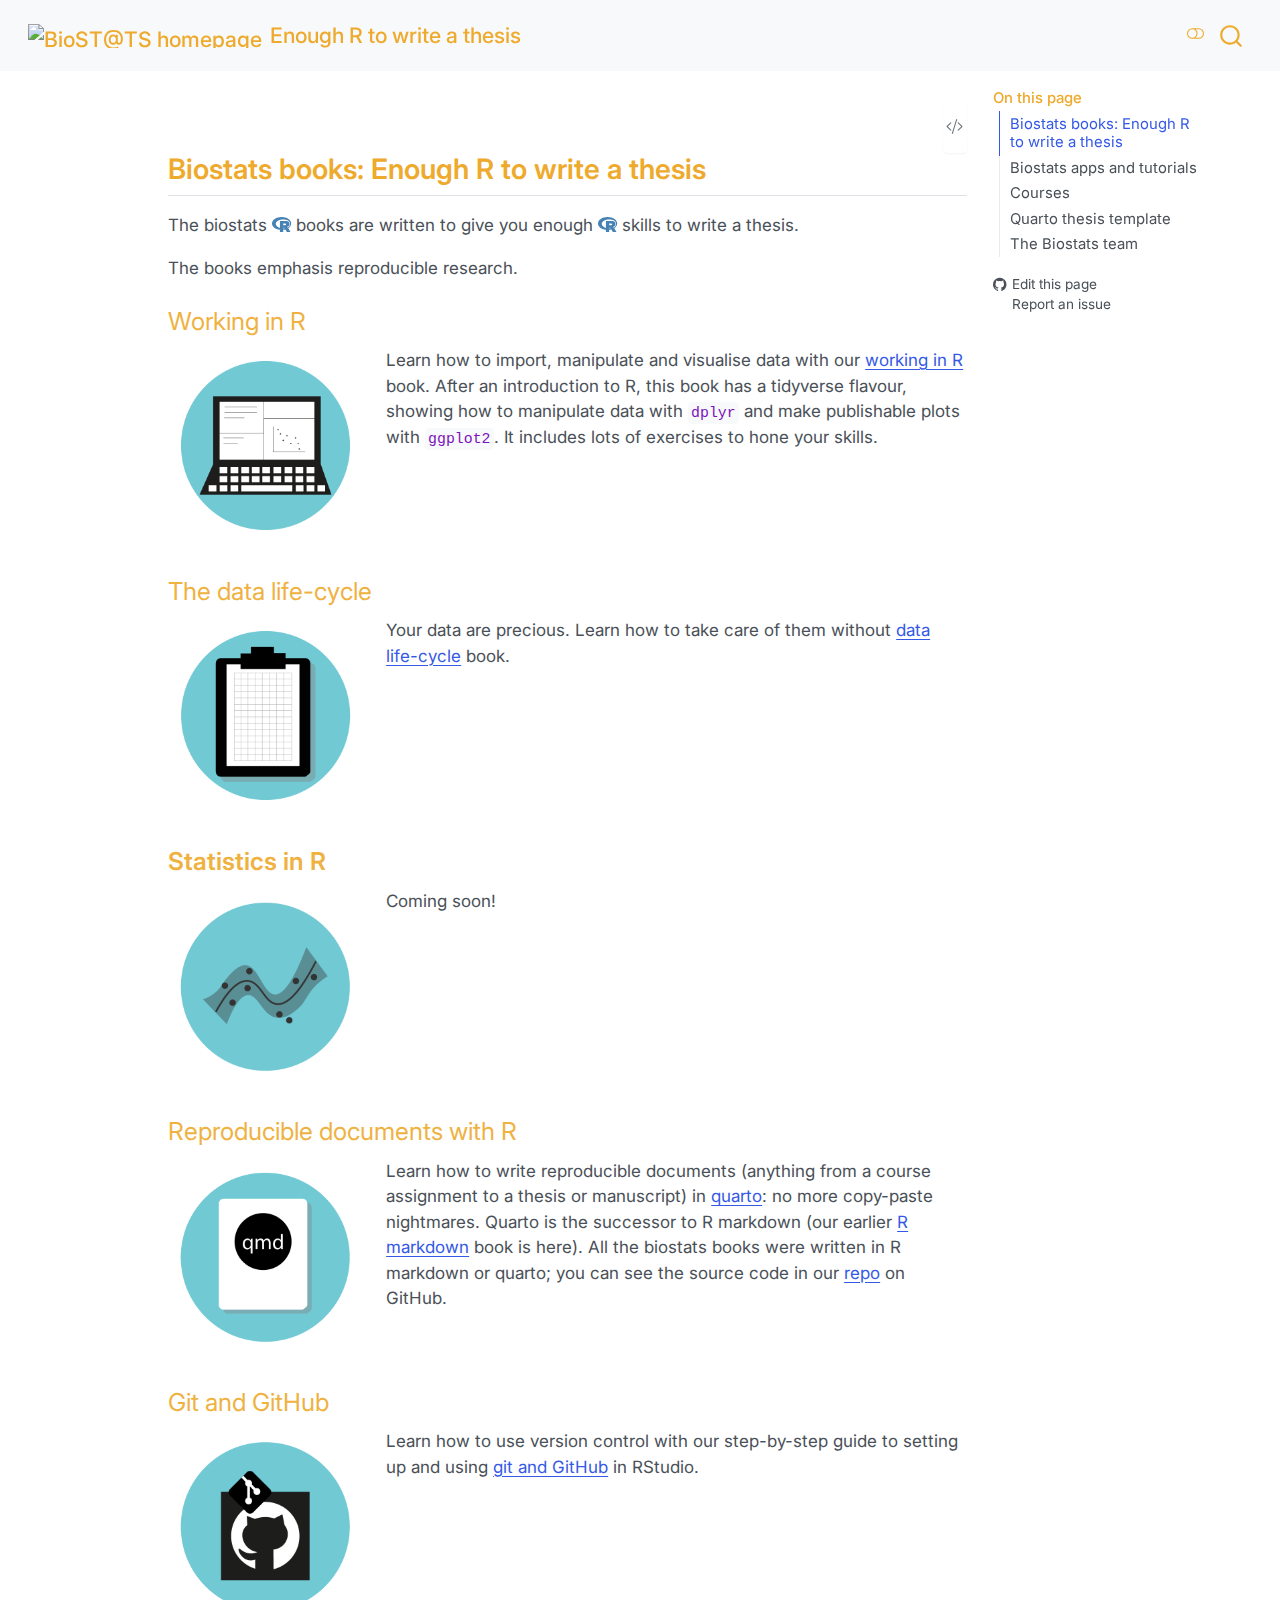
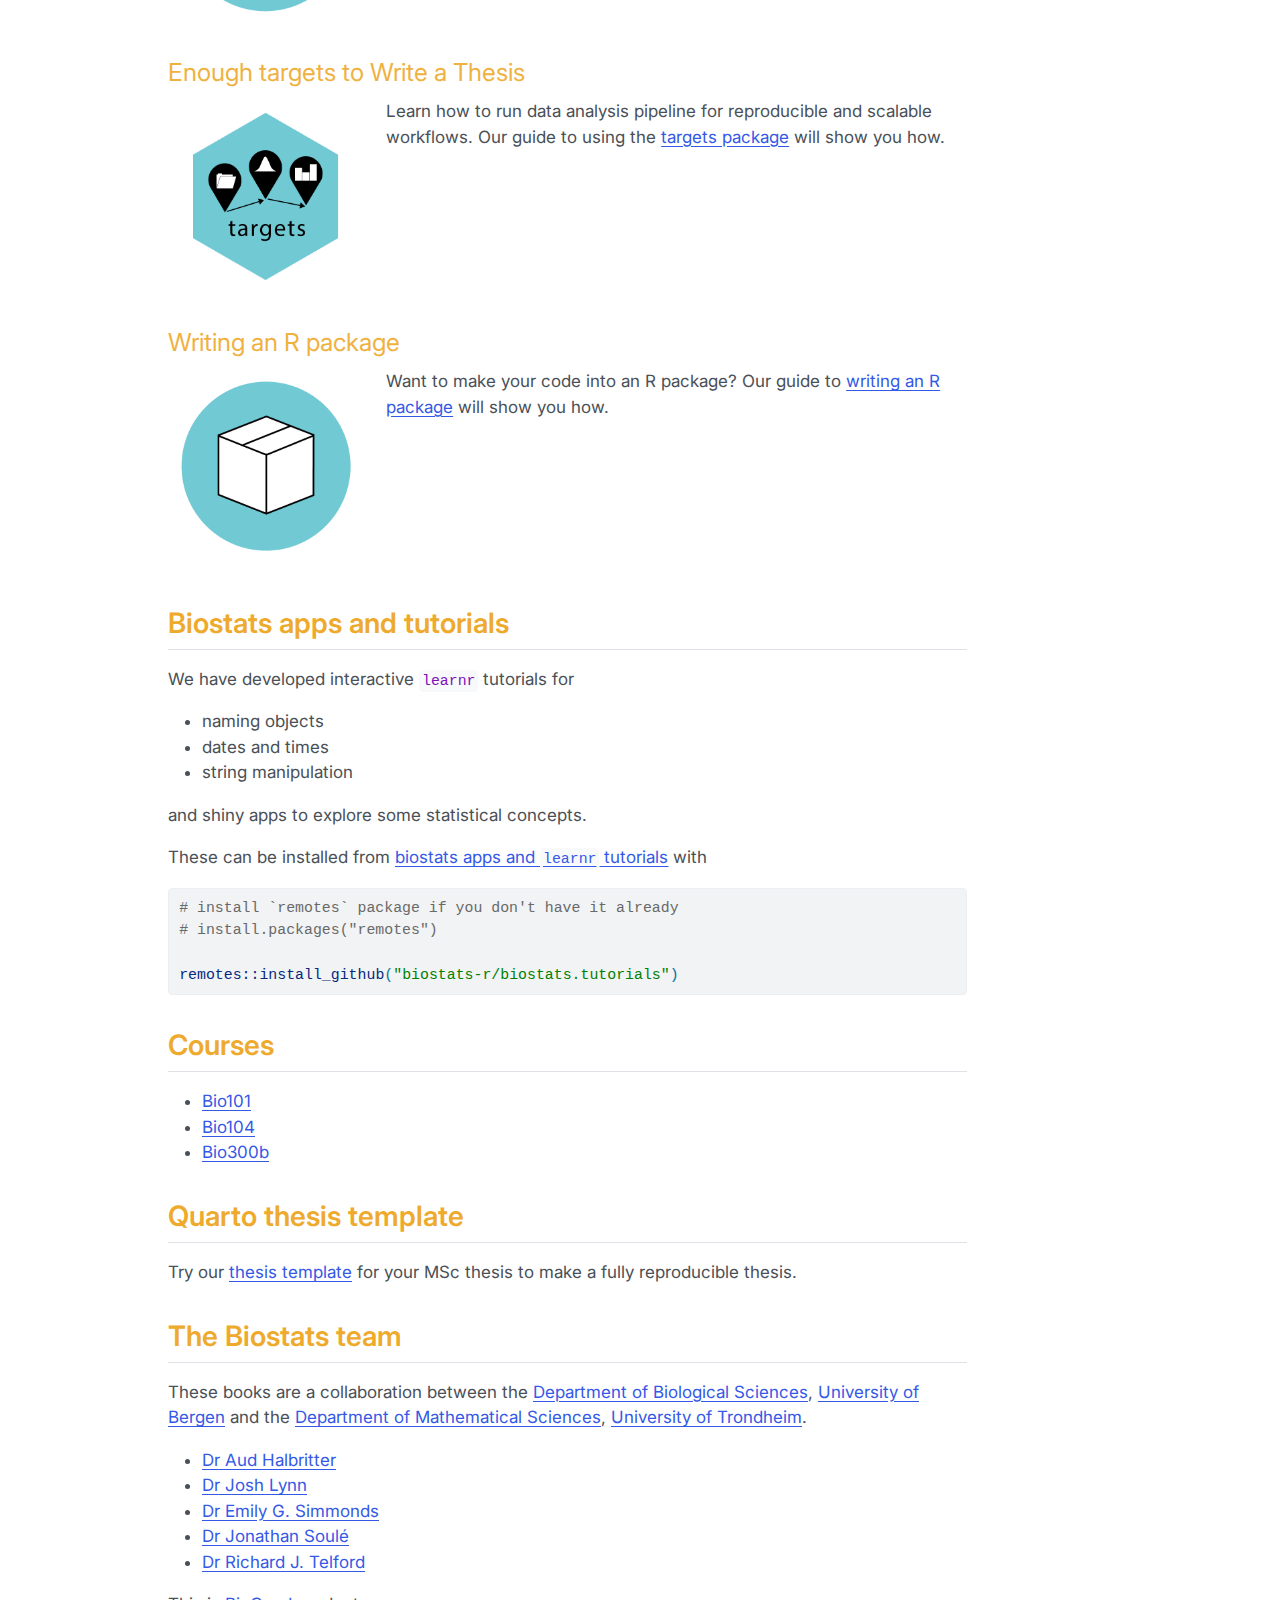
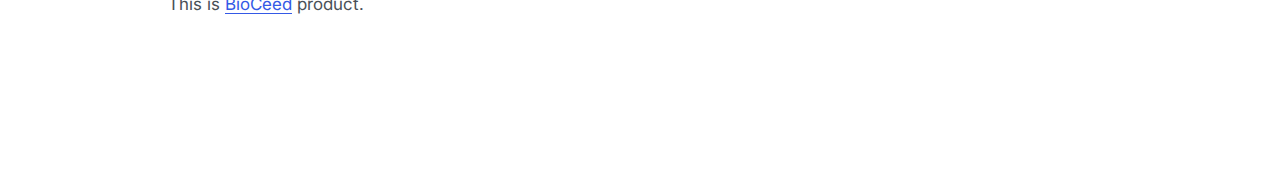
==== commit 58a0bca6: "rendered frontpage" ====
--- a/docs/index.html
+++ b/docs/index.html
@@ -2,7 +2,7 @@
 <html xmlns="http://www.w3.org/1999/xhtml" lang="en" xml:lang="en"><head>
 <meta http-equiv="Content-Type" content="text/html; charset=UTF-8">
 <meta charset="utf-8">
-<meta name="generator" content="quarto-1.4.309">
+<meta name="generator" content="quarto-1.5.53">
 <meta name="viewport" content="width=device-width, initial-scale=1.0, user-scalable=yes">
 <title>Enough R to write a thesis</title>
 <style>
@@ -19,7 +19,7 @@
 }
 /* CSS for syntax highlighting */
 pre > code.sourceCode { white-space: pre; position: relative; }
-pre > code.sourceCode > span { display: inline-block; line-height: 1.25; }
+pre > code.sourceCode > span { line-height: 1.25; }
 pre > code.sourceCode > span:empty { height: 1.2em; }
 .sourceCode { overflow: visible; }
 code.sourceCode > span { color: inherit; text-decoration: inherit; }
@@ -30,7 +30,7 @@
 }
 @media print {
 pre > code.sourceCode { white-space: pre-wrap; }
-pre > code.sourceCode > span { text-indent: -5em; padding-left: 5em; }
+pre > code.sourceCode > span { display: inline-block; text-indent: -5em; padding-left: 5em; }
 }
 pre.numberSource code
   { counter-reset: source-line 0; }
@@ -77,12 +77,13 @@
   "collapse-after": 3,
   "panel-placement": "end",
   "type": "overlay",
-  "limit": 20,
+  "limit": 50,
   "keyboard-shortcut": [
     "f",
     "/",
     "s"
   ],
+  "show-item-context": false,
   "language": {
     "search-no-results-text": "No results",
     "search-matching-documents-text": "matching documents",
@@ -91,19 +92,20 @@
     "search-more-match-text": "more match in this document",
     "search-more-matches-text": "more matches in this document",
     "search-clear-button-title": "Clear",
+    "search-text-placeholder": "",
     "search-detached-cancel-button-title": "Cancel",
     "search-submit-button-title": "Submit",
     "search-label": "Search"
   }
 }</script>
-<meta name="twitter:title" content="">
+<meta name="twitter:title" content="Enough R to write a thesis">
 <meta name="twitter:description" content="">
 <meta name="twitter:card" content="summary">
 </head>
 <body class="nav-fixed">
 
 <div id="quarto-search-results"></div>
-  <header id="quarto-header" class="headroom fixed-top"><nav class="navbar navbar-expand-lg navbar-dark "><div class="navbar-container container-fluid">
+  <header id="quarto-header" class="headroom fixed-top"><nav class="navbar navbar-expand-lg " data-bs-theme="dark"><div class="navbar-container container-fluid">
       <div class="navbar-brand-container mx-auto">
     <a href="./index.html" class="navbar-brand navbar-brand-logo">
     <img src="https://biostats.w.uib.no/files/2020/01/biostats-button-res2.png" alt="BioST@TS homepage" class="navbar-logo"></a>
@@ -111,7 +113,7 @@
     <span class="navbar-title">Enough R to write a thesis</span>
     </a>
   </div>
-        <div class="quarto-navbar-tools">
+        <div class="quarto-navbar-tools tools-end">
   <a href="" class="quarto-color-scheme-toggle quarto-navigation-tool  px-1" onclick="window.quartoToggleColorScheme(); return false;" title="Toggle dark mode"><i class="bi"></i></a>
 </div>
           <div id="quarto-search" class="" title="Search"></div>
@@ -129,12 +131,18 @@
 <li>
 <a href="#working-in-r" id="toc-working-in-r" class="nav-link" data-scroll-target="#working-in-r"></a><a class="book nav-link" href="biostats/workingInR/index.html" data-scroll-target="biostats/workingInR/index.html">Working in R</a>
 </li>
+  <li>
+<a href="#the-data-life-cycle" id="toc-the-data-life-cycle" class="nav-link" data-scroll-target="#the-data-life-cycle"></a><a class="book nav-link" href="biostats/data_lifecycle/index.html" data-scroll-target="biostats/data_lifecycle/index.html">The data life-cycle</a>
+</li>
   <li><a href="#statistics-in-r" id="toc-statistics-in-r" class="nav-link" data-scroll-target="#statistics-in-r">Statistics in R</a></li>
   <li>
 <a href="#reproducible-documents-with-r" id="toc-reproducible-documents-with-r" class="nav-link" data-scroll-target="#reproducible-documents-with-r"></a><a class="book nav-link" href="biostats/quarto/index.html" data-scroll-target="biostats/quarto/index.html">Reproducible documents with R</a>
 </li>
   <li>
 <a href="#git-and-github" id="toc-git-and-github" class="nav-link" data-scroll-target="#git-and-github"></a><a class="book nav-link" href="biostats/github/index.html" data-scroll-target="biostats/github/index.html">Git and GitHub</a>
+</li>
+  <li>
+<a href="#enough-targets-to-write-a-thesis" id="toc-enough-targets-to-write-a-thesis" class="nav-link" data-scroll-target="#enough-targets-to-write-a-thesis"></a><a class="book nav-link" href="biostats/targets/index.html" data-scroll-target="biostats/targets/index.html">Enough targets to Write a Thesis</a>
 </li>
   <li>
 <a href="#writing-an-r-package" id="toc-writing-an-r-package" class="nav-link" data-scroll-target="#writing-an-r-package"></a><a class="book nav-link" href="biostats/package/index.html" data-scroll-target="biostats/package/index.html">Writing an R package</a>
@@ -158,78 +166,134 @@
 a.book:active { color: #eeaa2c; text-decoration:none; font-weight:normal; }
 </style>
 <section id="working-in-r" class="level3"><h3 class="anchored" data-anchor-id="working-in-r"><a class="book" href="biostats/workingInR/index.html">Working in R</a></h3>
-<div class="quarto-layout-panel">
-<div class="quarto-layout-row quarto-layout-valign-top">
-<div class="cell quarto-layout-cell" style="flex-basis: 25.0%;justify-content: center;">
+<div>
+
+</div>
+<div class="quarto-layout-panel" data-layout="[[25,75]]">
+<div class="quarto-layout-row">
+<div class="cell quarto-layout-cell" style="flex-basis: 25.0%;justify-content: flex-start;">
 <div class="cell-output-display">
-<div class="quarto-figure quarto-figure-center">
-<figure class="figure"><p><a href="biostats/workingInR/index.html"><img src="figures/working.jpg" class="img-fluid figure-img" style="float:left; padding:5px" alt="Working in R logo" width="300"></a></p>
+<div>
+<figure class="figure"><p><a href="biostats/workingInR/index.html"><img src="figures/1_workingR.png" class="img-fluid figure-img" style="float:left; padding:5px" alt="Working in R logo" width="300"></a></p>
 </figure>
 </div>
 </div>
 </div>
-<div class="quarto-layout-cell" style="flex-basis: 75.0%;justify-content: center;">
+<div class="quarto-layout-cell" style="flex-basis: 75.0%;justify-content: flex-start;">
 <p>Learn how to import, manipulate and visualise data with our <a href="biostats/workingInR/index.html">working in R</a> book. After an introduction to R, this book has a tidyverse flavour, showing how to manipulate data with <code>dplyr</code> and make publishable plots with <code>ggplot2</code>. It includes lots of exercises to hone your skills.</p>
 </div>
 </div>
 </div>
+</section><section id="the-data-life-cycle" class="level3"><h3 class="anchored" data-anchor-id="the-data-life-cycle"><a class="book" href="biostats/data_lifecycle/index.html">The data life-cycle</a></h3>
+<div>
+
+</div>
+<div class="quarto-layout-panel" data-layout="[[25,75]]">
+<div class="quarto-layout-row">
+<div class="cell quarto-layout-cell" style="flex-basis: 25.0%;justify-content: flex-start;">
+<div class="cell-output-display">
+<div>
+<figure class="figure"><p><a href="biostats/data_lifecycle/index.html"><img src="figures/7_data.png" class="img-fluid figure-img" style="float:left; padding:5px" alt="Data life-cycle book logo" width="300"></a></p>
+</figure>
+</div>
+</div>
+</div>
+<div class="quarto-layout-cell" style="flex-basis: 75.0%;justify-content: flex-start;">
+<p>Your data are precious. Learn how to take care of them without <a href="biostats/data_lifecycle/index.html">data life-cycle</a> book.</p>
+</div>
+</div>
+</div>
 </section><section id="statistics-in-r" class="level3"><h3 class="anchored" data-anchor-id="statistics-in-r">Statistics in R</h3>
-<div class="quarto-layout-panel">
-<div class="quarto-layout-row quarto-layout-valign-top">
-<div class="cell quarto-layout-cell" style="flex-basis: 25.0%;justify-content: center;">
+<div>
+
+</div>
+<div class="quarto-layout-panel" data-layout="[[25,75]]">
+<div class="quarto-layout-row">
+<div class="cell quarto-layout-cell" style="flex-basis: 25.0%;justify-content: flex-start;">
 <div class="cell-output-display">
-<p><img src="figures/stats.jpg" class="img-fluid" style="float:left; padding:5px" alt="Statistics logo" width="300"></p>
-</div>
-</div>
-<div class="quarto-layout-cell" style="flex-basis: 75.0%;justify-content: center;">
+<div>
+<figure class="figure"><p><img src="figures/2_stats.png" class="img-fluid figure-img" style="float:left; padding:5px" alt="Statistics logo" width="300"></p>
+</figure>
+</div>
+</div>
+</div>
+<div class="quarto-layout-cell" style="flex-basis: 75.0%;justify-content: flex-start;">
 <p>Coming soon!</p>
 </div>
 </div>
 </div>
 </section><section id="reproducible-documents-with-r" class="level3"><h3 class="anchored" data-anchor-id="reproducible-documents-with-r"><a class="book" href="biostats/quarto/index.html">Reproducible documents with R</a></h3>
-<div class="quarto-layout-panel">
-<div class="quarto-layout-row quarto-layout-valign-top">
-<div class="cell quarto-layout-cell" style="flex-basis: 25.0%;justify-content: center;">
+<div>
+
+</div>
+<div class="quarto-layout-panel" data-layout="[[25,75]]">
+<div class="quarto-layout-row">
+<div class="cell quarto-layout-cell" style="flex-basis: 25.0%;justify-content: flex-start;">
 <div class="cell-output-display">
-<div class="quarto-figure quarto-figure-center">
-<figure class="figure"><p><a href="biostats/quarto/index.html"><img src="figures/quarto.png" class="img-fluid figure-img" style="float:left; padding:5px" alt="Quarto markdown logo" width="300"></a></p>
+<div>
+<figure class="figure"><p><a href="biostats/quarto/index.html"><img src="figures/3_quarto.png" class="img-fluid figure-img" style="float:left; padding:5px" alt="Quarto markdown logo" width="300"></a></p>
 </figure>
 </div>
 </div>
 </div>
-<div class="quarto-layout-cell" style="flex-basis: 75.0%;justify-content: center;">
+<div class="quarto-layout-cell" style="flex-basis: 75.0%;justify-content: flex-start;">
 <p>Learn how to write reproducible documents (anything from a course assignment to a thesis or manuscript) in <a href="biostats/quarto/index.html">quarto</a>: no more copy-paste nightmares. Quarto is the successor to R markdown (our earlier <a href="biostats/rmarkdown/index.html">R markdown</a> book is here). All the biostats books were written in R markdown or quarto; you can see the source code in our <a href="https://github.com/biostats-r/biostats">repo</a> on GitHub.</p>
 </div>
 </div>
 </div>
 </section><section id="git-and-github" class="level3"><h3 class="anchored" data-anchor-id="git-and-github"><a class="book" href="biostats/github/index.html">Git and GitHub</a></h3>
-<div class="quarto-layout-panel">
-<div class="quarto-layout-row quarto-layout-valign-top">
-<div class="cell quarto-layout-cell" style="flex-basis: 25.0%;justify-content: center;">
+<div>
+
+</div>
+<div class="quarto-layout-panel" data-layout="[[25,75]]">
+<div class="quarto-layout-row">
+<div class="cell quarto-layout-cell" style="flex-basis: 25.0%;justify-content: flex-start;">
 <div class="cell-output-display">
-<div class="quarto-figure quarto-figure-center">
-<figure class="figure"><p><a href="biostats/github/index.html"><img src="figures/github.jpg" class="img-fluid figure-img" style="float:left; padding:5px" alt="Git and GitHub logo" width="300"></a></p>
+<div>
+<figure class="figure"><p><a href="biostats/github/index.html"><img src="figures/4_git.png" class="img-fluid figure-img" style="float:left; padding:5px" alt="Git and GitHub logo" width="300"></a></p>
 </figure>
 </div>
 </div>
 </div>
-<div class="quarto-layout-cell" style="flex-basis: 75.0%;justify-content: center;">
+<div class="quarto-layout-cell" style="flex-basis: 75.0%;justify-content: flex-start;">
 <p>Learn how to use version control with our step-by-step guide to setting up and using <a href="biostats/github/index.html">git and GitHub</a> in RStudio.</p>
 </div>
 </div>
 </div>
+</section><section id="enough-targets-to-write-a-thesis" class="level3"><h3 class="anchored" data-anchor-id="enough-targets-to-write-a-thesis"><a class="book" href="biostats/targets/index.html">Enough targets to Write a Thesis</a></h3>
+<div>
+
+</div>
+<div class="quarto-layout-panel" data-layout="[[25,75]]">
+<div class="quarto-layout-row">
+<div class="cell quarto-layout-cell" style="flex-basis: 25.0%;justify-content: flex-start;">
+<div class="cell-output-display">
+<div>
+<figure class="figure"><p><a href="biostats/targets/index.html"><img src="figures/6_targets.png" class="img-fluid figure-img" style="float:left; padding:5px" alt="Targets package logo" width="300"></a></p>
+</figure>
+</div>
+</div>
+</div>
+<div class="quarto-layout-cell" style="flex-basis: 75.0%;justify-content: flex-start;">
+<p>Learn how to run data analysis pipeline for reproducible and scalable workflows. Our guide to using the <a href="biostats/targets/index.html">targets package</a> will show you how.</p>
+</div>
+</div>
+</div>
 </section><section id="writing-an-r-package" class="level3"><h3 class="anchored" data-anchor-id="writing-an-r-package"><a class="book" href="biostats/package/index.html">Writing an R package</a></h3>
-<div class="quarto-layout-panel">
-<div class="quarto-layout-row quarto-layout-valign-top">
-<div class="cell quarto-layout-cell" style="flex-basis: 25.0%;justify-content: center;">
+<div>
+
+</div>
+<div class="quarto-layout-panel" data-layout="[[25,75]]">
+<div class="quarto-layout-row">
+<div class="cell quarto-layout-cell" style="flex-basis: 25.0%;justify-content: flex-start;">
 <div class="cell-output-display">
-<div class="quarto-figure quarto-figure-center">
-<figure class="figure"><p><a href="biostats/package/index.html"><img src="figures/package.jpg" class="img-fluid figure-img" style="float:left; padding:5px" alt="Writing an R package logo" width="300"></a></p>
+<div>
+<figure class="figure"><p><a href="biostats/package/index.html"><img src="figures/5_package.png" class="img-fluid figure-img" style="float:left; padding:5px" alt="Writing an R package logo" width="300"></a></p>
 </figure>
 </div>
 </div>
 </div>
-<div class="quarto-layout-cell" style="flex-basis: 75.0%;justify-content: center;">
+<div class="quarto-layout-cell" style="flex-basis: 75.0%;justify-content: flex-start;">
 <p>Want to make your code into an R package? Our guide to <a href="biostats/package/index.html">writing an R package</a> will show you how.</p>
 </div>
 </div>
@@ -243,6 +307,12 @@
 </ul>
 <p>and shiny apps to explore some statistical concepts.</p>
 <p>These can be installed from <a href="https://github.com/biostats-r/biostats.tutorials">biostats apps and <code>learnr</code> tutorials</a> with</p>
+<div class="cell">
+<div class="sourceCode" id="cb1"><pre class="downlit sourceCode r code-with-copy"><code class="sourceCode R"><span><span class="co"># install `remotes` package if you don't have it already</span></span>
+<span><span class="co"># install.packages("remotes")</span></span>
+<span></span>
+<span><span class="fu">remotes</span><span class="fu">::</span><span class="fu"><a href="https://remotes.r-lib.org/reference/install_github.html">install_github</a></span><span class="op">(</span><span class="st">"biostats-r/biostats.tutorials"</span><span class="op">)</span></span></code><button title="Copy to Clipboard" class="code-copy-button"><i class="bi"></i></button></pre></div>
+</div>
 </section><section id="courses" class="level2"><h2 class="anchored" data-anchor-id="courses">Courses</h2>
 <ul>
 <li><a href="https://github.com/biostats-r/Bio101_tutorial">Bio101</a></li>
@@ -443,18 +513,7 @@
     }
     return false;
   }
-  const clipboard = new window.ClipboardJS('.code-copy-button', {
-    text: function(trigger) {
-      const codeEl = trigger.previousElementSibling.cloneNode(true);
-      for (const childEl of codeEl.children) {
-        if (isCodeAnnotation(childEl)) {
-          childEl.remove();
-        }
-      }
-      return codeEl.innerText;
-    }
-  });
-  clipboard.on('success', function(e) {
+  const onCopySuccess = function(e) {
     // button target
     const button = e.trigger;
     // don't keep focus
@@ -486,7 +545,29 @@
     }, 1000);
     // clear code selection
     e.clearSelection();
+  }
+  const getTextToCopy = function(trigger) {
+      const codeEl = trigger.previousElementSibling.cloneNode(true);
+      for (const childEl of codeEl.children) {
+        if (isCodeAnnotation(childEl)) {
+          childEl.remove();
+        }
+      }
+      return codeEl.innerText;
+  }
+  const clipboard = new window.ClipboardJS('.code-copy-button:not([data-in-quarto-modal])', {
+    text: getTextToCopy
   });
+  clipboard.on('success', onCopySuccess);
+  if (window.document.getElementById('quarto-embedded-source-code-modal')) {
+    // For code content inside modals, clipBoardJS needs to be initialized with a container option
+    // TODO: Check when it could be a function (https://github.com/zenorocha/clipboard.js/issues/860)
+    const clipboardModal = new window.ClipboardJS('.code-copy-button[data-in-quarto-modal]', {
+      text: getTextToCopy,
+      container: window.document.getElementById('quarto-embedded-source-code-modal')
+    });
+    clipboardModal.on('success', onCopySuccess);
+  }
   const viewSource = window.document.getElementById('quarto-view-source') ||
                      window.document.getElementById('quarto-code-tools-source');
   if (viewSource) {
@@ -538,6 +619,24 @@
   if (showAllCode) {
     showAllCode.addEventListener("click", toggleCodeHandler(true));
   }
+    var localhostRegex = new RegExp(/^(?:http|https):\/\/localhost\:?[0-9]*\//);
+    var mailtoRegex = new RegExp(/^mailto:/);
+      var filterRegex = new RegExp('/' + window.location.host + '/');
+    var isInternal = (href) => {
+        return filterRegex.test(href) || localhostRegex.test(href) || mailtoRegex.test(href);
+    }
+    // Inspect non-navigation links and adorn them if external
+ 	var links = window.document.querySelectorAll('a[href]:not(.nav-link):not(.navbar-brand):not(.toc-action):not(.sidebar-link):not(.sidebar-item-toggle):not(.pagination-link):not(.no-external):not([aria-hidden]):not(.dropdown-item):not(.quarto-navigation-tool):not(.about-link)');
+    for (var i=0; i<links.length; i++) {
+      const link = links[i];
+      if (!isInternal(link.href)) {
+        // undo the damage that might have been done by quarto-nav.js in the case of
+        // links that we want to consider external
+        if (link.dataset.originalHref !== undefined) {
+          link.href = link.dataset.originalHref;
+        }
+      }
+    }
   function tippyHover(el, contentFn, onTriggerFn, onUntriggerFn) {
     const config = {
       allowHTML: true,
@@ -572,7 +671,11 @@
       try { href = new URL(href).hash; } catch {}
       const id = href.replace(/^#\/?/, "");
       const note = window.document.getElementById(id);
-      return note.innerHTML;
+      if (note) {
+        return note.innerHTML;
+      } else {
+        return "";
+      }
     });
   }
   const xrefs = window.document.querySelectorAll('a.quarto-xref');
@@ -587,15 +690,28 @@
       }
     }
     stripColumnClz(note)
-    if (id.startsWith('sec-')) {
+    if (id === null || id.startsWith('sec-')) {
       // Special case sections, only their first couple elements
       const container = document.createElement("div");
       if (note.children && note.children.length > 2) {
-        for (let i = 0; i < 2; i++) {
-          container.appendChild(note.children[i].cloneNode(true));
+        container.appendChild(note.children[0].cloneNode(true));
+        for (let i = 1; i < note.children.length; i++) {
+          const child = note.children[i];
+          if (child.tagName === "P" && child.innerText === "") {
+            continue;
+          } else {
+            container.appendChild(child.cloneNode(true));
+            break;
+          }
+        }
+        if (window.Quarto?.typesetMath) {
+          window.Quarto.typesetMath(container);
         }
         return container.innerHTML
       } else {
+        if (window.Quarto?.typesetMath) {
+          window.Quarto.typesetMath(note);
+        }
         return note.innerHTML;
       }
     } else {
@@ -604,7 +720,15 @@
       if (anchorLink) {
         anchorLink.remove();
       }
-      return note.innerHTML;
+      if (window.Quarto?.typesetMath) {
+        window.Quarto.typesetMath(note);
+      }
+      // TODO in 1.5, we should make sure this works without a callout special case
+      if (note.classList.contains("callout")) {
+        return note.outerHTML;
+      } else {
+        return note.innerHTML;
+      }
     }
   }
   for (var i=0; i<xrefs.length; i++) {
@@ -646,6 +770,29 @@
             instance.show();
           });
         }
+      } else {
+        // See if we can fetch a full url (with no hash to target)
+        // This is a special case and we should probably do some content thinning / targeting
+        fetch(url)
+        .then(res => res.text())
+        .then(html => {
+          const parser = new DOMParser();
+          const htmlDoc = parser.parseFromString(html, "text/html");
+          const note = htmlDoc.querySelector('main.content');
+          if (note !== null) {
+            // This should only happen for chapter cross references
+            // (since there is no id in the URL)
+            // remove the first header
+            if (note.children.length > 0 && note.children[0].tagName === "HEADER") {
+              note.children[0].remove();
+            }
+            const html = processXRef(null, note);
+            instance.setContent(html);
+          } 
+        }).finally(() => {
+          instance.enable();
+          instance.show();
+        });
       }
     }, function(instance) {
     });
@@ -721,7 +868,6 @@
     window.addEventListener(
       "resize",
       throttle(() => {
-        console.log("RESIZE");
         elRect = undefined;
         if (selectedAnnoteEl) {
           selectCodeLines(selectedAnnoteEl);
@@ -803,155 +949,192 @@
   }
 });
 </script><div class="modal fade" id="quarto-embedded-source-code-modal" tabindex="-1" aria-labelledby="quarto-embedded-source-code-modal-label" aria-hidden="true"><div class="modal-dialog modal-dialog-scrollable"><div class="modal-content"><div class="modal-header"><h5 class="modal-title" id="quarto-embedded-source-code-modal-label">Source Code</h5><button class="btn-close" data-bs-dismiss="modal"></button></div><div class="modal-body"><div class="">
-<div class="sourceCode" id="cb1" data-shortcodes="false"><pre class="sourceCode markdown code-with-copy"><code class="sourceCode markdown"><span id="cb1-1"><a href="#cb1-1" aria-hidden="true" tabindex="-1"></a><span class="in">```{r}</span></span>
-<span id="cb1-2"><a href="#cb1-2" aria-hidden="true" tabindex="-1"></a><span class="in">r_logo &lt;- fontawesome::fa(name = "r-project", fill = "steelblue")</span></span>
-<span id="cb1-3"><a href="#cb1-3" aria-hidden="true" tabindex="-1"></a><span class="in">```</span></span>
-<span id="cb1-4"><a href="#cb1-4" aria-hidden="true" tabindex="-1"></a></span>
-<span id="cb1-5"><a href="#cb1-5" aria-hidden="true" tabindex="-1"></a></span>
-<span id="cb1-6"><a href="#cb1-6" aria-hidden="true" tabindex="-1"></a><span class="fu">## Biostats books: Enough R to write a thesis</span></span>
-<span id="cb1-7"><a href="#cb1-7" aria-hidden="true" tabindex="-1"></a></span>
-<span id="cb1-8"><a href="#cb1-8" aria-hidden="true" tabindex="-1"></a>The biostats <span class="in">`r r_logo`</span> books are written to give you enough <span class="in">`r r_logo`</span> skills to write a thesis.</span>
-<span id="cb1-9"><a href="#cb1-9" aria-hidden="true" tabindex="-1"></a></span>
-<span id="cb1-10"><a href="#cb1-10" aria-hidden="true" tabindex="-1"></a>The books emphasis reproducible research.</span>
-<span id="cb1-11"><a href="#cb1-11" aria-hidden="true" tabindex="-1"></a></span>
-<span id="cb1-12"><a href="#cb1-12" aria-hidden="true" tabindex="-1"></a><span class="in">```{=html}</span></span>
-<span id="cb1-13"><a href="#cb1-13" aria-hidden="true" tabindex="-1"></a><span class="in">&lt;style&gt;</span></span>
-<span id="cb1-14"><a href="#cb1-14" aria-hidden="true" tabindex="-1"></a><span class="in">a.book:link { color:#eeaa2c; text-decoration:none; font-weight:normal; }</span></span>
-<span id="cb1-15"><a href="#cb1-15" aria-hidden="true" tabindex="-1"></a><span class="in">a.book:visited { color: #eeaa2c; text-decoration:none; font-weight:normal; }</span></span>
-<span id="cb1-16"><a href="#cb1-16" aria-hidden="true" tabindex="-1"></a><span class="in">a.book:hover { color: #eeaa2c; text-decoration:underline; font-weight:normal; }</span></span>
-<span id="cb1-17"><a href="#cb1-17" aria-hidden="true" tabindex="-1"></a><span class="in">a.book:active { color: #eeaa2c; text-decoration:none; font-weight:normal; }</span></span>
-<span id="cb1-18"><a href="#cb1-18" aria-hidden="true" tabindex="-1"></a><span class="in">&lt;/style&gt;</span></span>
-<span id="cb1-19"><a href="#cb1-19" aria-hidden="true" tabindex="-1"></a><span class="in">```</span></span>
-<span id="cb1-20"><a href="#cb1-20" aria-hidden="true" tabindex="-1"></a><span class="fu">### &lt;a class = "book" href = "biostats/workingInR/index.html"&gt;Working in R&lt;/a&gt; </span></span>
-<span id="cb1-21"><a href="#cb1-21" aria-hidden="true" tabindex="-1"></a></span>
-<span id="cb1-22"><a href="#cb1-22" aria-hidden="true" tabindex="-1"></a>::: {layout="[<span class="co">[</span><span class="ot">25,75</span><span class="co">]</span>]"}</span>
-<span id="cb1-25"><a href="#cb1-25" aria-hidden="true" tabindex="-1"></a><span class="in">```{r}</span></span>
-<span id="cb1-26"><a href="#cb1-26" aria-hidden="true" tabindex="-1"></a><span class="co">#| label: working-in-r</span></span>
-<span id="cb1-27"><a href="#cb1-27" aria-hidden="true" tabindex="-1"></a><span class="co">#| fig-link: biostats/workingInR/index.html</span></span>
-<span id="cb1-28"><a href="#cb1-28" aria-hidden="true" tabindex="-1"></a><span class="co">#| echo: false</span></span>
-<span id="cb1-29"><a href="#cb1-29" aria-hidden="true" tabindex="-1"></a><span class="co">#| fig-alt: "Working in R logo"</span></span>
-<span id="cb1-30"><a href="#cb1-30" aria-hidden="true" tabindex="-1"></a><span class="co">#| out-width: 300px</span></span>
-<span id="cb1-31"><a href="#cb1-31" aria-hidden="true" tabindex="-1"></a><span class="co">#| out.extra: 'style="float:left; padding:5px"'</span></span>
-<span id="cb1-32"><a href="#cb1-32" aria-hidden="true" tabindex="-1"></a>knitr<span class="sc">::</span><span class="fu">include_graphics</span>(<span class="st">"figures/working.jpg"</span>)</span>
-<span id="cb1-33"><a href="#cb1-33" aria-hidden="true" tabindex="-1"></a><span class="in">```</span></span>
-<span id="cb1-34"><a href="#cb1-34" aria-hidden="true" tabindex="-1"></a></span>
-<span id="cb1-35"><a href="#cb1-35" aria-hidden="true" tabindex="-1"></a>Learn how to import, manipulate and visualise data with our <span class="co">[</span><span class="ot">working in R</span><span class="co">](biostats/workingInR/index.html)</span> book.</span>
-<span id="cb1-36"><a href="#cb1-36" aria-hidden="true" tabindex="-1"></a>After an introduction to R, this book has a tidyverse flavour, showing how to manipulate data with <span class="in">`dplyr`</span> and make publishable plots with <span class="in">`ggplot2`</span>.</span>
-<span id="cb1-37"><a href="#cb1-37" aria-hidden="true" tabindex="-1"></a>It includes lots of exercises to hone your skills.</span>
-<span id="cb1-38"><a href="#cb1-38" aria-hidden="true" tabindex="-1"></a>:::</span>
-<span id="cb1-39"><a href="#cb1-39" aria-hidden="true" tabindex="-1"></a></span>
-<span id="cb1-40"><a href="#cb1-40" aria-hidden="true" tabindex="-1"></a></span>
-<span id="cb1-41"><a href="#cb1-41" aria-hidden="true" tabindex="-1"></a></span>
-<span id="cb1-42"><a href="#cb1-42" aria-hidden="true" tabindex="-1"></a><span class="fu">### Statistics in R </span></span>
-<span id="cb1-43"><a href="#cb1-43" aria-hidden="true" tabindex="-1"></a></span>
-<span id="cb1-44"><a href="#cb1-44" aria-hidden="true" tabindex="-1"></a>::: {layout="[<span class="co">[</span><span class="ot">25,75</span><span class="co">]</span>]"}</span>
-<span id="cb1-47"><a href="#cb1-47" aria-hidden="true" tabindex="-1"></a><span class="in">```{r}</span></span>
-<span id="cb1-48"><a href="#cb1-48" aria-hidden="true" tabindex="-1"></a><span class="co">#| label: statistics</span></span>
-<span id="cb1-49"><a href="#cb1-49" aria-hidden="true" tabindex="-1"></a><span class="co">#| echo: false</span></span>
-<span id="cb1-50"><a href="#cb1-50" aria-hidden="true" tabindex="-1"></a><span class="co">#| fig-alt: "Statistics logo"</span></span>
-<span id="cb1-51"><a href="#cb1-51" aria-hidden="true" tabindex="-1"></a><span class="co">#| out-width: 300px</span></span>
-<span id="cb1-52"><a href="#cb1-52" aria-hidden="true" tabindex="-1"></a><span class="co">#| out.extra: 'style="float:left; padding:5px"'</span></span>
-<span id="cb1-53"><a href="#cb1-53" aria-hidden="true" tabindex="-1"></a>knitr<span class="sc">::</span><span class="fu">include_graphics</span>(<span class="st">"figures/stats.jpg"</span>)</span>
-<span id="cb1-54"><a href="#cb1-54" aria-hidden="true" tabindex="-1"></a><span class="in">```</span></span>
-<span id="cb1-55"><a href="#cb1-55" aria-hidden="true" tabindex="-1"></a></span>
-<span id="cb1-56"><a href="#cb1-56" aria-hidden="true" tabindex="-1"></a>Coming soon!</span>
-<span id="cb1-57"><a href="#cb1-57" aria-hidden="true" tabindex="-1"></a>:::</span>
-<span id="cb1-58"><a href="#cb1-58" aria-hidden="true" tabindex="-1"></a></span>
-<span id="cb1-59"><a href="#cb1-59" aria-hidden="true" tabindex="-1"></a><span class="fu">### &lt;a class = "book" href = "biostats/quarto/index.html"&gt;Reproducible documents with R&lt;/a&gt; </span></span>
-<span id="cb1-60"><a href="#cb1-60" aria-hidden="true" tabindex="-1"></a></span>
-<span id="cb1-61"><a href="#cb1-61" aria-hidden="true" tabindex="-1"></a>::: {layout="[<span class="co">[</span><span class="ot">25,75</span><span class="co">]</span>]"}</span>
-<span id="cb1-64"><a href="#cb1-64" aria-hidden="true" tabindex="-1"></a><span class="in">```{r}</span></span>
-<span id="cb1-65"><a href="#cb1-65" aria-hidden="true" tabindex="-1"></a><span class="co">#| label: markdown</span></span>
-<span id="cb1-66"><a href="#cb1-66" aria-hidden="true" tabindex="-1"></a><span class="co">#| fig-link: biostats/quarto/index.html</span></span>
-<span id="cb1-67"><a href="#cb1-67" aria-hidden="true" tabindex="-1"></a><span class="co">#| echo: false</span></span>
-<span id="cb1-68"><a href="#cb1-68" aria-hidden="true" tabindex="-1"></a><span class="co">#| fig-alt: "Quarto markdown logo"</span></span>
-<span id="cb1-69"><a href="#cb1-69" aria-hidden="true" tabindex="-1"></a><span class="co">#| out-width: 300px</span></span>
-<span id="cb1-70"><a href="#cb1-70" aria-hidden="true" tabindex="-1"></a><span class="co">#| out.extra: 'style="float:left; padding:5px"'</span></span>
-<span id="cb1-71"><a href="#cb1-71" aria-hidden="true" tabindex="-1"></a>knitr<span class="sc">::</span><span class="fu">include_graphics</span>(<span class="st">"figures/quarto.png"</span>)</span>
-<span id="cb1-72"><a href="#cb1-72" aria-hidden="true" tabindex="-1"></a><span class="in">```</span></span>
-<span id="cb1-73"><a href="#cb1-73" aria-hidden="true" tabindex="-1"></a></span>
-<span id="cb1-74"><a href="#cb1-74" aria-hidden="true" tabindex="-1"></a>Learn how to write reproducible documents (anything from a course assignment to a thesis or manuscript) in <span class="co">[</span><span class="ot">quarto</span><span class="co">](biostats/quarto/index.html)</span>: no more copy-paste nightmares.</span>
-<span id="cb1-75"><a href="#cb1-75" aria-hidden="true" tabindex="-1"></a>Quarto is the successor to R markdown (our earlier <span class="co">[</span><span class="ot">R markdown</span><span class="co">](biostats/rmarkdown/index.html)</span> book is here).</span>
-<span id="cb1-76"><a href="#cb1-76" aria-hidden="true" tabindex="-1"></a>All the biostats books were written in R markdown or quarto; you can see the source code in our <span class="co">[</span><span class="ot">repo</span><span class="co">](https://github.com/biostats-r/biostats)</span> on GitHub.</span>
-<span id="cb1-77"><a href="#cb1-77" aria-hidden="true" tabindex="-1"></a>:::</span>
-<span id="cb1-78"><a href="#cb1-78" aria-hidden="true" tabindex="-1"></a></span>
-<span id="cb1-79"><a href="#cb1-79" aria-hidden="true" tabindex="-1"></a><span class="fu">### &lt;a class = "book" href = "biostats/github/index.html"&gt;Git and GitHub&lt;/a&gt; </span></span>
-<span id="cb1-80"><a href="#cb1-80" aria-hidden="true" tabindex="-1"></a></span>
-<span id="cb1-81"><a href="#cb1-81" aria-hidden="true" tabindex="-1"></a>::: {layout="[<span class="co">[</span><span class="ot">25,75</span><span class="co">]</span>]"}</span>
-<span id="cb1-82"><a href="#cb1-82" aria-hidden="true" tabindex="-1"></a><span class="in">```{r git, echo = FALSE, fig.alt="git logo", out.width= "25%", out.extra='style="float:left; padding:5px"'}</span></span>
-<span id="cb1-83"><a href="#cb1-83" aria-hidden="true" tabindex="-1"></a><span class="in">#| label: git</span></span>
-<span id="cb1-84"><a href="#cb1-84" aria-hidden="true" tabindex="-1"></a><span class="in">#| fig-link: biostats/github/index.html</span></span>
-<span id="cb1-85"><a href="#cb1-85" aria-hidden="true" tabindex="-1"></a><span class="in">#| echo: false</span></span>
-<span id="cb1-86"><a href="#cb1-86" aria-hidden="true" tabindex="-1"></a><span class="in">#| fig-alt: "Git and GitHub logo"</span></span>
-<span id="cb1-87"><a href="#cb1-87" aria-hidden="true" tabindex="-1"></a><span class="in">#| out-width: 300px</span></span>
-<span id="cb1-88"><a href="#cb1-88" aria-hidden="true" tabindex="-1"></a><span class="in">#| out.extra: 'style="float:left; padding:5px"'</span></span>
-<span id="cb1-89"><a href="#cb1-89" aria-hidden="true" tabindex="-1"></a><span class="in">knitr::include_graphics("figures/github.jpg")</span></span>
-<span id="cb1-90"><a href="#cb1-90" aria-hidden="true" tabindex="-1"></a><span class="in">```</span></span>
-<span id="cb1-91"><a href="#cb1-91" aria-hidden="true" tabindex="-1"></a></span>
-<span id="cb1-92"><a href="#cb1-92" aria-hidden="true" tabindex="-1"></a>Learn how to use version control with our step-by-step guide to setting up and using <span class="co">[</span><span class="ot">git and GitHub</span><span class="co">](biostats/github/index.html)</span> in RStudio.</span>
-<span id="cb1-93"><a href="#cb1-93" aria-hidden="true" tabindex="-1"></a>:::</span>
-<span id="cb1-94"><a href="#cb1-94" aria-hidden="true" tabindex="-1"></a></span>
-<span id="cb1-95"><a href="#cb1-95" aria-hidden="true" tabindex="-1"></a><span class="fu">### &lt;a class = "book" href = "biostats/package/index.html"&gt;Writing an R package&lt;/a&gt; </span></span>
-<span id="cb1-96"><a href="#cb1-96" aria-hidden="true" tabindex="-1"></a></span>
-<span id="cb1-97"><a href="#cb1-97" aria-hidden="true" tabindex="-1"></a>::: {layout="[<span class="co">[</span><span class="ot">25,75</span><span class="co">]</span>]"}</span>
-<span id="cb1-100"><a href="#cb1-100" aria-hidden="true" tabindex="-1"></a><span class="in">```{r}</span></span>
-<span id="cb1-101"><a href="#cb1-101" aria-hidden="true" tabindex="-1"></a><span class="co">#| label: package</span></span>
-<span id="cb1-102"><a href="#cb1-102" aria-hidden="true" tabindex="-1"></a><span class="co">#| fig-link: biostats/package/index.html</span></span>
-<span id="cb1-103"><a href="#cb1-103" aria-hidden="true" tabindex="-1"></a><span class="co">#| echo: false</span></span>
-<span id="cb1-104"><a href="#cb1-104" aria-hidden="true" tabindex="-1"></a><span class="co">#| fig-alt: "Writing an R package logo"</span></span>
-<span id="cb1-105"><a href="#cb1-105" aria-hidden="true" tabindex="-1"></a><span class="co">#| out-width: 300px</span></span>
-<span id="cb1-106"><a href="#cb1-106" aria-hidden="true" tabindex="-1"></a><span class="co">#| out.extra: 'style="float:left; padding:5px"'</span></span>
-<span id="cb1-107"><a href="#cb1-107" aria-hidden="true" tabindex="-1"></a>knitr<span class="sc">::</span><span class="fu">include_graphics</span>(<span class="st">"figures/package.jpg"</span>)</span>
-<span id="cb1-108"><a href="#cb1-108" aria-hidden="true" tabindex="-1"></a><span class="in">```</span></span>
-<span id="cb1-109"><a href="#cb1-109" aria-hidden="true" tabindex="-1"></a></span>
-<span id="cb1-110"><a href="#cb1-110" aria-hidden="true" tabindex="-1"></a>Want to make your code into an R package?</span>
-<span id="cb1-111"><a href="#cb1-111" aria-hidden="true" tabindex="-1"></a>Our guide to <span class="co">[</span><span class="ot">writing an R package</span><span class="co">](biostats/package/index.html)</span> will show you how.</span>
-<span id="cb1-112"><a href="#cb1-112" aria-hidden="true" tabindex="-1"></a>:::</span>
-<span id="cb1-113"><a href="#cb1-113" aria-hidden="true" tabindex="-1"></a></span>
-<span id="cb1-114"><a href="#cb1-114" aria-hidden="true" tabindex="-1"></a><span class="fu">## Biostats apps and tutorials</span></span>
-<span id="cb1-115"><a href="#cb1-115" aria-hidden="true" tabindex="-1"></a></span>
-<span id="cb1-116"><a href="#cb1-116" aria-hidden="true" tabindex="-1"></a>We have developed interactive <span class="in">`learnr`</span> tutorials for</span>
-<span id="cb1-117"><a href="#cb1-117" aria-hidden="true" tabindex="-1"></a></span>
-<span id="cb1-118"><a href="#cb1-118" aria-hidden="true" tabindex="-1"></a><span class="ss">-   </span>naming objects</span>
-<span id="cb1-119"><a href="#cb1-119" aria-hidden="true" tabindex="-1"></a><span class="ss">-   </span>dates and times</span>
-<span id="cb1-120"><a href="#cb1-120" aria-hidden="true" tabindex="-1"></a><span class="ss">-   </span>string manipulation</span>
-<span id="cb1-121"><a href="#cb1-121" aria-hidden="true" tabindex="-1"></a></span>
-<span id="cb1-122"><a href="#cb1-122" aria-hidden="true" tabindex="-1"></a>and shiny apps to explore some statistical concepts.</span>
-<span id="cb1-123"><a href="#cb1-123" aria-hidden="true" tabindex="-1"></a></span>
-<span id="cb1-124"><a href="#cb1-124" aria-hidden="true" tabindex="-1"></a>These can be installed from <span class="co">[</span><span class="ot">biostats apps and `learnr` tutorials</span><span class="co">](https://github.com/biostats-r/biostats.tutorials)</span> with</span>
-<span id="cb1-125"><a href="#cb1-125" aria-hidden="true" tabindex="-1"></a></span>
-<span id="cb1-126"><a href="#cb1-126" aria-hidden="true" tabindex="-1"></a><span class="in">```{r eval = FALSE}</span></span>
-<span id="cb1-127"><a href="#cb1-127" aria-hidden="true" tabindex="-1"></a><span class="in"># install remotes if you don't have it already</span></span>
-<span id="cb1-128"><a href="#cb1-128" aria-hidden="true" tabindex="-1"></a><span class="in"># install.packages("remotes")</span></span>
-<span id="cb1-129"><a href="#cb1-129" aria-hidden="true" tabindex="-1"></a></span>
-<span id="cb1-130"><a href="#cb1-130" aria-hidden="true" tabindex="-1"></a><span class="in">remotes::install_github("biostats-r/biostats.tutorials")</span></span>
-<span id="cb1-131"><a href="#cb1-131" aria-hidden="true" tabindex="-1"></a><span class="in">```</span></span>
-<span id="cb1-132"><a href="#cb1-132" aria-hidden="true" tabindex="-1"></a></span>
-<span id="cb1-133"><a href="#cb1-133" aria-hidden="true" tabindex="-1"></a><span class="fu">## Courses</span></span>
-<span id="cb1-134"><a href="#cb1-134" aria-hidden="true" tabindex="-1"></a></span>
-<span id="cb1-135"><a href="#cb1-135" aria-hidden="true" tabindex="-1"></a><span class="ss">- </span><span class="co">[</span><span class="ot">Bio101</span><span class="co">](https://github.com/biostats-r/Bio101_tutorial)</span></span>
-<span id="cb1-136"><a href="#cb1-136" aria-hidden="true" tabindex="-1"></a><span class="ss">- </span><span class="co">[</span><span class="ot">Bio104</span><span class="co">](https://github.com/biostats-r/Bio104_tutorial)</span></span>
-<span id="cb1-137"><a href="#cb1-137" aria-hidden="true" tabindex="-1"></a><span class="ss">- </span><span class="co">[</span><span class="ot">Bio300b</span><span class="co">](https://biostats-r.github.io/bio300B/index.html)</span></span>
-<span id="cb1-138"><a href="#cb1-138" aria-hidden="true" tabindex="-1"></a></span>
-<span id="cb1-139"><a href="#cb1-139" aria-hidden="true" tabindex="-1"></a><span class="fu">## Quarto thesis template</span></span>
-<span id="cb1-140"><a href="#cb1-140" aria-hidden="true" tabindex="-1"></a></span>
-<span id="cb1-141"><a href="#cb1-141" aria-hidden="true" tabindex="-1"></a>Try our <span class="co">[</span><span class="ot">thesis template</span><span class="co">](https://github.com/biostats-r/quartothesis)</span> for your MSc thesis to make a fully reproducible thesis.</span>
-<span id="cb1-142"><a href="#cb1-142" aria-hidden="true" tabindex="-1"></a></span>
-<span id="cb1-143"><a href="#cb1-143" aria-hidden="true" tabindex="-1"></a><span class="fu">## The Biostats team</span></span>
-<span id="cb1-144"><a href="#cb1-144" aria-hidden="true" tabindex="-1"></a></span>
-<span id="cb1-145"><a href="#cb1-145" aria-hidden="true" tabindex="-1"></a>These books are a collaboration between the <span class="co">[</span><span class="ot">Department of Biological Sciences</span><span class="co">](https://www.uib.no/en/bio)</span>, <span class="co">[</span><span class="ot">University of Bergen</span><span class="co">](https://www.uib.no/en)</span> and the <span class="co">[</span><span class="ot">Department of Mathematical Sciences</span><span class="co">](https://www.ntnu.edu/imf)</span>, <span class="co">[</span><span class="ot">University of Trondheim</span><span class="co">](https://www.ntnu.edu/)</span>.</span>
-<span id="cb1-146"><a href="#cb1-146" aria-hidden="true" tabindex="-1"></a></span>
-<span id="cb1-147"><a href="#cb1-147" aria-hidden="true" tabindex="-1"></a><span class="ss">-   </span><span class="co">[</span><span class="ot">Dr Aud Halbritter</span><span class="co">](https://github.com/audhalbritter)</span></span>
-<span id="cb1-148"><a href="#cb1-148" aria-hidden="true" tabindex="-1"></a><span class="ss">-   </span><span class="co">[</span><span class="ot">Dr Josh Lynn</span><span class="co">](https://research.manchester.ac.uk/en/persons/joshua.lynn)</span></span>
-<span id="cb1-149"><a href="#cb1-149" aria-hidden="true" tabindex="-1"></a><span class="ss">-   </span><span class="co">[</span><span class="ot">Dr Emily G. Simmonds</span><span class="co">](https://www.ntnu.edu/employees/emily.g.simmonds)</span></span>
-<span id="cb1-150"><a href="#cb1-150" aria-hidden="true" tabindex="-1"></a><span class="ss">-   </span><span class="co">[</span><span class="ot">Dr Jonathan Soulé</span><span class="co">](https://www.uib.no/personer/Jonathan.Jean.Cornille.Soul%C3%A9)</span></span>
-<span id="cb1-151"><a href="#cb1-151" aria-hidden="true" tabindex="-1"></a><span class="ss">-   </span><span class="co">[</span><span class="ot">Dr Richard J. Telford</span><span class="co">](https://github.com/richardjtelford/)</span></span>
-<span id="cb1-152"><a href="#cb1-152" aria-hidden="true" tabindex="-1"></a></span>
-<span id="cb1-153"><a href="#cb1-153" aria-hidden="true" tabindex="-1"></a>This is <span class="co">[</span><span class="ot">BioCeed</span><span class="co">](https://bioceed.w.uib.no/)</span> product.</span>
-</code><button title="Copy to Clipboard" class="code-copy-button"><i class="bi"></i></button></pre></div>
+<div class="sourceCode" id="cb2" data-shortcodes="false"><pre class="sourceCode markdown code-with-copy"><code class="sourceCode markdown"><span id="cb2-1"><a href="#cb2-1" aria-hidden="true" tabindex="-1"></a><span class="in">```{r}</span></span>
+<span id="cb2-2"><a href="#cb2-2" aria-hidden="true" tabindex="-1"></a><span class="in">r_logo &lt;- fontawesome::fa(name = "r-project", fill = "steelblue")</span></span>
+<span id="cb2-3"><a href="#cb2-3" aria-hidden="true" tabindex="-1"></a><span class="in">```</span></span>
+<span id="cb2-4"><a href="#cb2-4" aria-hidden="true" tabindex="-1"></a></span>
+<span id="cb2-5"><a href="#cb2-5" aria-hidden="true" tabindex="-1"></a></span>
+<span id="cb2-6"><a href="#cb2-6" aria-hidden="true" tabindex="-1"></a><span class="fu">## Biostats books: Enough R to write a thesis</span></span>
+<span id="cb2-7"><a href="#cb2-7" aria-hidden="true" tabindex="-1"></a></span>
+<span id="cb2-8"><a href="#cb2-8" aria-hidden="true" tabindex="-1"></a>The biostats <span class="in">`r r_logo`</span> books are written to give you enough <span class="in">`r r_logo`</span> skills to write a thesis.</span>
+<span id="cb2-9"><a href="#cb2-9" aria-hidden="true" tabindex="-1"></a></span>
+<span id="cb2-10"><a href="#cb2-10" aria-hidden="true" tabindex="-1"></a>The books emphasis reproducible research.</span>
+<span id="cb2-11"><a href="#cb2-11" aria-hidden="true" tabindex="-1"></a></span>
+<span id="cb2-12"><a href="#cb2-12" aria-hidden="true" tabindex="-1"></a><span class="in">```{=html}</span></span>
+<span id="cb2-13"><a href="#cb2-13" aria-hidden="true" tabindex="-1"></a><span class="in">&lt;style&gt;</span></span>
+<span id="cb2-14"><a href="#cb2-14" aria-hidden="true" tabindex="-1"></a><span class="in">a.book:link { color:#eeaa2c; text-decoration:none; font-weight:normal; }</span></span>
+<span id="cb2-15"><a href="#cb2-15" aria-hidden="true" tabindex="-1"></a><span class="in">a.book:visited { color: #eeaa2c; text-decoration:none; font-weight:normal; }</span></span>
+<span id="cb2-16"><a href="#cb2-16" aria-hidden="true" tabindex="-1"></a><span class="in">a.book:hover { color: #eeaa2c; text-decoration:underline; font-weight:normal; }</span></span>
+<span id="cb2-17"><a href="#cb2-17" aria-hidden="true" tabindex="-1"></a><span class="in">a.book:active { color: #eeaa2c; text-decoration:none; font-weight:normal; }</span></span>
+<span id="cb2-18"><a href="#cb2-18" aria-hidden="true" tabindex="-1"></a><span class="in">&lt;/style&gt;</span></span>
+<span id="cb2-19"><a href="#cb2-19" aria-hidden="true" tabindex="-1"></a><span class="in">```</span></span>
+<span id="cb2-20"><a href="#cb2-20" aria-hidden="true" tabindex="-1"></a><span class="fu">### &lt;a class = "book" href = "biostats/workingInR/index.html"&gt;Working in R&lt;/a&gt; </span></span>
+<span id="cb2-21"><a href="#cb2-21" aria-hidden="true" tabindex="-1"></a></span>
+<span id="cb2-22"><a href="#cb2-22" aria-hidden="true" tabindex="-1"></a>::: {layout="[<span class="co">[</span><span class="ot">25,75</span><span class="co">]</span>]"}</span>
+<span id="cb2-25"><a href="#cb2-25" aria-hidden="true" tabindex="-1"></a><span class="in">```{r}</span></span>
+<span id="cb2-26"><a href="#cb2-26" aria-hidden="true" tabindex="-1"></a><span class="co">#| label: working-in-r</span></span>
+<span id="cb2-27"><a href="#cb2-27" aria-hidden="true" tabindex="-1"></a><span class="co">#| fig-link: biostats/workingInR/index.html</span></span>
+<span id="cb2-28"><a href="#cb2-28" aria-hidden="true" tabindex="-1"></a><span class="co">#| echo: false</span></span>
+<span id="cb2-29"><a href="#cb2-29" aria-hidden="true" tabindex="-1"></a><span class="co">#| fig-alt: "Working in R logo"</span></span>
+<span id="cb2-30"><a href="#cb2-30" aria-hidden="true" tabindex="-1"></a><span class="co">#| out-width: 300px</span></span>
+<span id="cb2-31"><a href="#cb2-31" aria-hidden="true" tabindex="-1"></a><span class="co">#| out.extra: 'style="float:left; padding:5px"'</span></span>
+<span id="cb2-32"><a href="#cb2-32" aria-hidden="true" tabindex="-1"></a>knitr<span class="sc">::</span><span class="fu">include_graphics</span>(<span class="st">"figures/1_workingR.png"</span>)</span>
+<span id="cb2-33"><a href="#cb2-33" aria-hidden="true" tabindex="-1"></a><span class="in">```</span></span>
+<span id="cb2-34"><a href="#cb2-34" aria-hidden="true" tabindex="-1"></a></span>
+<span id="cb2-35"><a href="#cb2-35" aria-hidden="true" tabindex="-1"></a>Learn how to import, manipulate and visualise data with our <span class="co">[</span><span class="ot">working in R</span><span class="co">](biostats/workingInR/index.html)</span> book.</span>
+<span id="cb2-36"><a href="#cb2-36" aria-hidden="true" tabindex="-1"></a>After an introduction to R, this book has a tidyverse flavour, showing how to manipulate data with <span class="in">`dplyr`</span> and make publishable plots with <span class="in">`ggplot2`</span>.</span>
+<span id="cb2-37"><a href="#cb2-37" aria-hidden="true" tabindex="-1"></a>It includes lots of exercises to hone your skills.</span>
+<span id="cb2-38"><a href="#cb2-38" aria-hidden="true" tabindex="-1"></a>:::</span>
+<span id="cb2-39"><a href="#cb2-39" aria-hidden="true" tabindex="-1"></a></span>
+<span id="cb2-40"><a href="#cb2-40" aria-hidden="true" tabindex="-1"></a><span class="fu">### &lt;a class = "book" href = "biostats/data_lifecycle/index.html"&gt;The data life-cycle&lt;/a&gt; </span></span>
+<span id="cb2-41"><a href="#cb2-41" aria-hidden="true" tabindex="-1"></a></span>
+<span id="cb2-42"><a href="#cb2-42" aria-hidden="true" tabindex="-1"></a>::: {layout="[<span class="co">[</span><span class="ot">25,75</span><span class="co">]</span>]"}</span>
+<span id="cb2-45"><a href="#cb2-45" aria-hidden="true" tabindex="-1"></a><span class="in">```{r}</span></span>
+<span id="cb2-46"><a href="#cb2-46" aria-hidden="true" tabindex="-1"></a><span class="co">#| label: data-lifecycle</span></span>
+<span id="cb2-47"><a href="#cb2-47" aria-hidden="true" tabindex="-1"></a><span class="co">#| fig-link: biostats/data_lifecycle/index.html</span></span>
+<span id="cb2-48"><a href="#cb2-48" aria-hidden="true" tabindex="-1"></a><span class="co">#| echo: false</span></span>
+<span id="cb2-49"><a href="#cb2-49" aria-hidden="true" tabindex="-1"></a><span class="co">#| fig-alt: "Data life-cycle book logo"</span></span>
+<span id="cb2-50"><a href="#cb2-50" aria-hidden="true" tabindex="-1"></a><span class="co">#| out-width: 300px</span></span>
+<span id="cb2-51"><a href="#cb2-51" aria-hidden="true" tabindex="-1"></a><span class="co">#| out.extra: 'style="float:left; padding:5px"'</span></span>
+<span id="cb2-52"><a href="#cb2-52" aria-hidden="true" tabindex="-1"></a>knitr<span class="sc">::</span><span class="fu">include_graphics</span>(<span class="st">"figures/7_data.png"</span>)</span>
+<span id="cb2-53"><a href="#cb2-53" aria-hidden="true" tabindex="-1"></a><span class="in">```</span></span>
+<span id="cb2-54"><a href="#cb2-54" aria-hidden="true" tabindex="-1"></a></span>
+<span id="cb2-55"><a href="#cb2-55" aria-hidden="true" tabindex="-1"></a>Your data are precious. Learn how to take care of them without <span class="co">[</span><span class="ot">data life-cycle</span><span class="co">](biostats/data_lifecycle/index.html)</span> book.</span>
+<span id="cb2-56"><a href="#cb2-56" aria-hidden="true" tabindex="-1"></a>:::</span>
+<span id="cb2-57"><a href="#cb2-57" aria-hidden="true" tabindex="-1"></a></span>
+<span id="cb2-58"><a href="#cb2-58" aria-hidden="true" tabindex="-1"></a></span>
+<span id="cb2-59"><a href="#cb2-59" aria-hidden="true" tabindex="-1"></a><span class="fu">### Statistics in R </span></span>
+<span id="cb2-60"><a href="#cb2-60" aria-hidden="true" tabindex="-1"></a></span>
+<span id="cb2-61"><a href="#cb2-61" aria-hidden="true" tabindex="-1"></a>::: {layout="[<span class="co">[</span><span class="ot">25,75</span><span class="co">]</span>]"}</span>
+<span id="cb2-64"><a href="#cb2-64" aria-hidden="true" tabindex="-1"></a><span class="in">```{r}</span></span>
+<span id="cb2-65"><a href="#cb2-65" aria-hidden="true" tabindex="-1"></a><span class="co">#| label: statistics</span></span>
+<span id="cb2-66"><a href="#cb2-66" aria-hidden="true" tabindex="-1"></a><span class="co">#| echo: false</span></span>
+<span id="cb2-67"><a href="#cb2-67" aria-hidden="true" tabindex="-1"></a><span class="co">#| fig-alt: "Statistics logo"</span></span>
+<span id="cb2-68"><a href="#cb2-68" aria-hidden="true" tabindex="-1"></a><span class="co">#| out-width: 300px</span></span>
+<span id="cb2-69"><a href="#cb2-69" aria-hidden="true" tabindex="-1"></a><span class="co">#| out.extra: 'style="float:left; padding:5px"'</span></span>
+<span id="cb2-70"><a href="#cb2-70" aria-hidden="true" tabindex="-1"></a>knitr<span class="sc">::</span><span class="fu">include_graphics</span>(<span class="st">"figures/2_stats.png"</span>)</span>
+<span id="cb2-71"><a href="#cb2-71" aria-hidden="true" tabindex="-1"></a><span class="in">```</span></span>
+<span id="cb2-72"><a href="#cb2-72" aria-hidden="true" tabindex="-1"></a></span>
+<span id="cb2-73"><a href="#cb2-73" aria-hidden="true" tabindex="-1"></a>Coming soon!</span>
+<span id="cb2-74"><a href="#cb2-74" aria-hidden="true" tabindex="-1"></a>:::</span>
+<span id="cb2-75"><a href="#cb2-75" aria-hidden="true" tabindex="-1"></a></span>
+<span id="cb2-76"><a href="#cb2-76" aria-hidden="true" tabindex="-1"></a><span class="fu">### &lt;a class = "book" href = "biostats/quarto/index.html"&gt;Reproducible documents with R&lt;/a&gt; </span></span>
+<span id="cb2-77"><a href="#cb2-77" aria-hidden="true" tabindex="-1"></a></span>
+<span id="cb2-78"><a href="#cb2-78" aria-hidden="true" tabindex="-1"></a>::: {layout="[<span class="co">[</span><span class="ot">25,75</span><span class="co">]</span>]"}</span>
+<span id="cb2-81"><a href="#cb2-81" aria-hidden="true" tabindex="-1"></a><span class="in">```{r}</span></span>
+<span id="cb2-82"><a href="#cb2-82" aria-hidden="true" tabindex="-1"></a><span class="co">#| label: markdown</span></span>
+<span id="cb2-83"><a href="#cb2-83" aria-hidden="true" tabindex="-1"></a><span class="co">#| fig-link: biostats/quarto/index.html</span></span>
+<span id="cb2-84"><a href="#cb2-84" aria-hidden="true" tabindex="-1"></a><span class="co">#| echo: false</span></span>
+<span id="cb2-85"><a href="#cb2-85" aria-hidden="true" tabindex="-1"></a><span class="co">#| fig-alt: "Quarto markdown logo"</span></span>
+<span id="cb2-86"><a href="#cb2-86" aria-hidden="true" tabindex="-1"></a><span class="co">#| out-width: 300px</span></span>
+<span id="cb2-87"><a href="#cb2-87" aria-hidden="true" tabindex="-1"></a><span class="co">#| out.extra: 'style="float:left; padding:5px"'</span></span>
+<span id="cb2-88"><a href="#cb2-88" aria-hidden="true" tabindex="-1"></a>knitr<span class="sc">::</span><span class="fu">include_graphics</span>(<span class="st">"figures/3_quarto.png"</span>)</span>
+<span id="cb2-89"><a href="#cb2-89" aria-hidden="true" tabindex="-1"></a><span class="in">```</span></span>
+<span id="cb2-90"><a href="#cb2-90" aria-hidden="true" tabindex="-1"></a></span>
+<span id="cb2-91"><a href="#cb2-91" aria-hidden="true" tabindex="-1"></a>Learn how to write reproducible documents (anything from a course assignment to a thesis or manuscript) in <span class="co">[</span><span class="ot">quarto</span><span class="co">](biostats/quarto/index.html)</span>: no more copy-paste nightmares.</span>
+<span id="cb2-92"><a href="#cb2-92" aria-hidden="true" tabindex="-1"></a>Quarto is the successor to R markdown (our earlier <span class="co">[</span><span class="ot">R markdown</span><span class="co">](biostats/rmarkdown/index.html)</span> book is here).</span>
+<span id="cb2-93"><a href="#cb2-93" aria-hidden="true" tabindex="-1"></a>All the biostats books were written in R markdown or quarto; you can see the source code in our <span class="co">[</span><span class="ot">repo</span><span class="co">](https://github.com/biostats-r/biostats)</span> on GitHub.</span>
+<span id="cb2-94"><a href="#cb2-94" aria-hidden="true" tabindex="-1"></a>:::</span>
+<span id="cb2-95"><a href="#cb2-95" aria-hidden="true" tabindex="-1"></a></span>
+<span id="cb2-96"><a href="#cb2-96" aria-hidden="true" tabindex="-1"></a><span class="fu">### &lt;a class = "book" href = "biostats/github/index.html"&gt;Git and GitHub&lt;/a&gt; </span></span>
+<span id="cb2-97"><a href="#cb2-97" aria-hidden="true" tabindex="-1"></a></span>
+<span id="cb2-98"><a href="#cb2-98" aria-hidden="true" tabindex="-1"></a>::: {layout="[<span class="co">[</span><span class="ot">25,75</span><span class="co">]</span>]"}</span>
+<span id="cb2-99"><a href="#cb2-99" aria-hidden="true" tabindex="-1"></a><span class="in">```{r git, echo = FALSE, fig.alt="git logo", out.width= "25%", out.extra='style="float:left; padding:5px"'}</span></span>
+<span id="cb2-100"><a href="#cb2-100" aria-hidden="true" tabindex="-1"></a><span class="in">#| label: git</span></span>
+<span id="cb2-101"><a href="#cb2-101" aria-hidden="true" tabindex="-1"></a><span class="in">#| fig-link: biostats/github/index.html</span></span>
+<span id="cb2-102"><a href="#cb2-102" aria-hidden="true" tabindex="-1"></a><span class="in">#| echo: false</span></span>
+<span id="cb2-103"><a href="#cb2-103" aria-hidden="true" tabindex="-1"></a><span class="in">#| fig-alt: "Git and GitHub logo"</span></span>
+<span id="cb2-104"><a href="#cb2-104" aria-hidden="true" tabindex="-1"></a><span class="in">#| out-width: 300px</span></span>
+<span id="cb2-105"><a href="#cb2-105" aria-hidden="true" tabindex="-1"></a><span class="in">#| out.extra: 'style="float:left; padding:5px"'</span></span>
+<span id="cb2-106"><a href="#cb2-106" aria-hidden="true" tabindex="-1"></a><span class="in">knitr::include_graphics("figures/4_git.png")</span></span>
+<span id="cb2-107"><a href="#cb2-107" aria-hidden="true" tabindex="-1"></a><span class="in">```</span></span>
+<span id="cb2-108"><a href="#cb2-108" aria-hidden="true" tabindex="-1"></a></span>
+<span id="cb2-109"><a href="#cb2-109" aria-hidden="true" tabindex="-1"></a>Learn how to use version control with our step-by-step guide to setting up and using <span class="co">[</span><span class="ot">git and GitHub</span><span class="co">](biostats/github/index.html)</span> in RStudio.</span>
+<span id="cb2-110"><a href="#cb2-110" aria-hidden="true" tabindex="-1"></a>:::</span>
+<span id="cb2-111"><a href="#cb2-111" aria-hidden="true" tabindex="-1"></a></span>
+<span id="cb2-112"><a href="#cb2-112" aria-hidden="true" tabindex="-1"></a></span>
+<span id="cb2-113"><a href="#cb2-113" aria-hidden="true" tabindex="-1"></a><span class="fu">### &lt;a class = "book" href = "biostats/targets/index.html"&gt;Enough targets to Write a Thesis&lt;/a&gt; </span></span>
+<span id="cb2-114"><a href="#cb2-114" aria-hidden="true" tabindex="-1"></a></span>
+<span id="cb2-115"><a href="#cb2-115" aria-hidden="true" tabindex="-1"></a>::: {layout="[<span class="co">[</span><span class="ot">25,75</span><span class="co">]</span>]"}</span>
+<span id="cb2-118"><a href="#cb2-118" aria-hidden="true" tabindex="-1"></a><span class="in">```{r}</span></span>
+<span id="cb2-119"><a href="#cb2-119" aria-hidden="true" tabindex="-1"></a><span class="co">#| label: targets</span></span>
+<span id="cb2-120"><a href="#cb2-120" aria-hidden="true" tabindex="-1"></a><span class="co">#| fig-link: biostats/targets/index.html</span></span>
+<span id="cb2-121"><a href="#cb2-121" aria-hidden="true" tabindex="-1"></a><span class="co">#| echo: false</span></span>
+<span id="cb2-122"><a href="#cb2-122" aria-hidden="true" tabindex="-1"></a><span class="co">#| fig-alt: "Targets package logo"</span></span>
+<span id="cb2-123"><a href="#cb2-123" aria-hidden="true" tabindex="-1"></a><span class="co">#| out-width: 300px</span></span>
+<span id="cb2-124"><a href="#cb2-124" aria-hidden="true" tabindex="-1"></a><span class="co">#| out.extra: 'style="float:left; padding:5px"'</span></span>
+<span id="cb2-125"><a href="#cb2-125" aria-hidden="true" tabindex="-1"></a>knitr<span class="sc">::</span><span class="fu">include_graphics</span>(<span class="st">"figures/6_targets.png"</span>)</span>
+<span id="cb2-126"><a href="#cb2-126" aria-hidden="true" tabindex="-1"></a><span class="in">```</span></span>
+<span id="cb2-127"><a href="#cb2-127" aria-hidden="true" tabindex="-1"></a></span>
+<span id="cb2-128"><a href="#cb2-128" aria-hidden="true" tabindex="-1"></a>Learn how to run data analysis pipeline for reproducible and scalable workflows. Our guide to using the <span class="co">[</span><span class="ot">targets package</span><span class="co">](biostats/targets/index.html)</span> will show you how.</span>
+<span id="cb2-129"><a href="#cb2-129" aria-hidden="true" tabindex="-1"></a>:::</span>
+<span id="cb2-130"><a href="#cb2-130" aria-hidden="true" tabindex="-1"></a></span>
+<span id="cb2-131"><a href="#cb2-131" aria-hidden="true" tabindex="-1"></a></span>
+<span id="cb2-132"><a href="#cb2-132" aria-hidden="true" tabindex="-1"></a><span class="fu">### &lt;a class = "book" href = "biostats/package/index.html"&gt;Writing an R package&lt;/a&gt; </span></span>
+<span id="cb2-133"><a href="#cb2-133" aria-hidden="true" tabindex="-1"></a></span>
+<span id="cb2-134"><a href="#cb2-134" aria-hidden="true" tabindex="-1"></a>::: {layout="[<span class="co">[</span><span class="ot">25,75</span><span class="co">]</span>]"}</span>
+<span id="cb2-137"><a href="#cb2-137" aria-hidden="true" tabindex="-1"></a><span class="in">```{r}</span></span>
+<span id="cb2-138"><a href="#cb2-138" aria-hidden="true" tabindex="-1"></a><span class="co">#| label: package</span></span>
+<span id="cb2-139"><a href="#cb2-139" aria-hidden="true" tabindex="-1"></a><span class="co">#| fig-link: biostats/package/index.html</span></span>
+<span id="cb2-140"><a href="#cb2-140" aria-hidden="true" tabindex="-1"></a><span class="co">#| echo: false</span></span>
+<span id="cb2-141"><a href="#cb2-141" aria-hidden="true" tabindex="-1"></a><span class="co">#| fig-alt: "Writing an R package logo"</span></span>
+<span id="cb2-142"><a href="#cb2-142" aria-hidden="true" tabindex="-1"></a><span class="co">#| out-width: 300px</span></span>
+<span id="cb2-143"><a href="#cb2-143" aria-hidden="true" tabindex="-1"></a><span class="co">#| out.extra: 'style="float:left; padding:5px"'</span></span>
+<span id="cb2-144"><a href="#cb2-144" aria-hidden="true" tabindex="-1"></a>knitr<span class="sc">::</span><span class="fu">include_graphics</span>(<span class="st">"figures/5_package.png"</span>)</span>
+<span id="cb2-145"><a href="#cb2-145" aria-hidden="true" tabindex="-1"></a><span class="in">```</span></span>
+<span id="cb2-146"><a href="#cb2-146" aria-hidden="true" tabindex="-1"></a></span>
+<span id="cb2-147"><a href="#cb2-147" aria-hidden="true" tabindex="-1"></a>Want to make your code into an R package?</span>
+<span id="cb2-148"><a href="#cb2-148" aria-hidden="true" tabindex="-1"></a>Our guide to <span class="co">[</span><span class="ot">writing an R package</span><span class="co">](biostats/package/index.html)</span> will show you how.</span>
+<span id="cb2-149"><a href="#cb2-149" aria-hidden="true" tabindex="-1"></a>:::</span>
+<span id="cb2-150"><a href="#cb2-150" aria-hidden="true" tabindex="-1"></a></span>
+<span id="cb2-151"><a href="#cb2-151" aria-hidden="true" tabindex="-1"></a><span class="fu">## Biostats apps and tutorials</span></span>
+<span id="cb2-152"><a href="#cb2-152" aria-hidden="true" tabindex="-1"></a></span>
+<span id="cb2-153"><a href="#cb2-153" aria-hidden="true" tabindex="-1"></a>We have developed interactive <span class="in">`learnr`</span> tutorials for</span>
+<span id="cb2-154"><a href="#cb2-154" aria-hidden="true" tabindex="-1"></a></span>
+<span id="cb2-155"><a href="#cb2-155" aria-hidden="true" tabindex="-1"></a><span class="ss">-   </span>naming objects</span>
+<span id="cb2-156"><a href="#cb2-156" aria-hidden="true" tabindex="-1"></a><span class="ss">-   </span>dates and times</span>
+<span id="cb2-157"><a href="#cb2-157" aria-hidden="true" tabindex="-1"></a><span class="ss">-   </span>string manipulation</span>
+<span id="cb2-158"><a href="#cb2-158" aria-hidden="true" tabindex="-1"></a></span>
+<span id="cb2-159"><a href="#cb2-159" aria-hidden="true" tabindex="-1"></a>and shiny apps to explore some statistical concepts.</span>
+<span id="cb2-160"><a href="#cb2-160" aria-hidden="true" tabindex="-1"></a></span>
+<span id="cb2-161"><a href="#cb2-161" aria-hidden="true" tabindex="-1"></a>These can be installed from <span class="co">[</span><span class="ot">biostats apps and `learnr` tutorials</span><span class="co">](https://github.com/biostats-r/biostats.tutorials)</span> with</span>
+<span id="cb2-162"><a href="#cb2-162" aria-hidden="true" tabindex="-1"></a></span>
+<span id="cb2-165"><a href="#cb2-165" aria-hidden="true" tabindex="-1"></a><span class="in">```{r}</span></span>
+<span id="cb2-166"><a href="#cb2-166" aria-hidden="true" tabindex="-1"></a><span class="co">#| label: biostats.tutorials</span></span>
+<span id="cb2-167"><a href="#cb2-167" aria-hidden="true" tabindex="-1"></a><span class="co">#| echo: true</span></span>
+<span id="cb2-168"><a href="#cb2-168" aria-hidden="true" tabindex="-1"></a><span class="co">#| eval: false</span></span>
+<span id="cb2-169"><a href="#cb2-169" aria-hidden="true" tabindex="-1"></a></span>
+<span id="cb2-170"><a href="#cb2-170" aria-hidden="true" tabindex="-1"></a><span class="co"># install `remotes` package if you don't have it already</span></span>
+<span id="cb2-171"><a href="#cb2-171" aria-hidden="true" tabindex="-1"></a><span class="co"># install.packages("remotes")</span></span>
+<span id="cb2-172"><a href="#cb2-172" aria-hidden="true" tabindex="-1"></a></span>
+<span id="cb2-173"><a href="#cb2-173" aria-hidden="true" tabindex="-1"></a>remotes<span class="sc">::</span><span class="fu">install_github</span>(<span class="st">"biostats-r/biostats.tutorials"</span>)</span>
+<span id="cb2-174"><a href="#cb2-174" aria-hidden="true" tabindex="-1"></a><span class="in">```</span></span>
+<span id="cb2-175"><a href="#cb2-175" aria-hidden="true" tabindex="-1"></a></span>
+<span id="cb2-176"><a href="#cb2-176" aria-hidden="true" tabindex="-1"></a><span class="fu">## Courses</span></span>
+<span id="cb2-177"><a href="#cb2-177" aria-hidden="true" tabindex="-1"></a></span>
+<span id="cb2-178"><a href="#cb2-178" aria-hidden="true" tabindex="-1"></a><span class="ss">- </span><span class="co">[</span><span class="ot">Bio101</span><span class="co">](https://github.com/biostats-r/Bio101_tutorial)</span></span>
+<span id="cb2-179"><a href="#cb2-179" aria-hidden="true" tabindex="-1"></a><span class="ss">- </span><span class="co">[</span><span class="ot">Bio104</span><span class="co">](https://github.com/biostats-r/Bio104_tutorial)</span></span>
+<span id="cb2-180"><a href="#cb2-180" aria-hidden="true" tabindex="-1"></a><span class="ss">- </span><span class="co">[</span><span class="ot">Bio300b</span><span class="co">](https://biostats-r.github.io/bio300B/index.html)</span></span>
+<span id="cb2-181"><a href="#cb2-181" aria-hidden="true" tabindex="-1"></a></span>
+<span id="cb2-182"><a href="#cb2-182" aria-hidden="true" tabindex="-1"></a><span class="fu">## Quarto thesis template</span></span>
+<span id="cb2-183"><a href="#cb2-183" aria-hidden="true" tabindex="-1"></a></span>
+<span id="cb2-184"><a href="#cb2-184" aria-hidden="true" tabindex="-1"></a>Try our <span class="co">[</span><span class="ot">thesis template</span><span class="co">](https://github.com/biostats-r/quartothesis)</span> for your MSc thesis to make a fully reproducible thesis.</span>
+<span id="cb2-185"><a href="#cb2-185" aria-hidden="true" tabindex="-1"></a></span>
+<span id="cb2-186"><a href="#cb2-186" aria-hidden="true" tabindex="-1"></a><span class="fu">## The Biostats team</span></span>
+<span id="cb2-187"><a href="#cb2-187" aria-hidden="true" tabindex="-1"></a></span>
+<span id="cb2-188"><a href="#cb2-188" aria-hidden="true" tabindex="-1"></a>These books are a collaboration between the <span class="co">[</span><span class="ot">Department of Biological Sciences</span><span class="co">](https://www.uib.no/en/bio)</span>, <span class="co">[</span><span class="ot">University of Bergen</span><span class="co">](https://www.uib.no/en)</span> and the <span class="co">[</span><span class="ot">Department of Mathematical Sciences</span><span class="co">](https://www.ntnu.edu/imf)</span>, <span class="co">[</span><span class="ot">University of Trondheim</span><span class="co">](https://www.ntnu.edu/)</span>.</span>
+<span id="cb2-189"><a href="#cb2-189" aria-hidden="true" tabindex="-1"></a></span>
+<span id="cb2-190"><a href="#cb2-190" aria-hidden="true" tabindex="-1"></a><span class="ss">-   </span><span class="co">[</span><span class="ot">Dr Aud Halbritter</span><span class="co">](https://github.com/audhalbritter)</span></span>
+<span id="cb2-191"><a href="#cb2-191" aria-hidden="true" tabindex="-1"></a><span class="ss">-   </span><span class="co">[</span><span class="ot">Dr Josh Lynn</span><span class="co">](https://research.manchester.ac.uk/en/persons/joshua.lynn)</span></span>
+<span id="cb2-192"><a href="#cb2-192" aria-hidden="true" tabindex="-1"></a><span class="ss">-   </span><span class="co">[</span><span class="ot">Dr Emily G. Simmonds</span><span class="co">](https://www.ntnu.edu/employees/emily.g.simmonds)</span></span>
+<span id="cb2-193"><a href="#cb2-193" aria-hidden="true" tabindex="-1"></a><span class="ss">-   </span><span class="co">[</span><span class="ot">Dr Jonathan Soulé</span><span class="co">](https://www.uib.no/personer/Jonathan.Jean.Cornille.Soul%C3%A9)</span></span>
+<span id="cb2-194"><a href="#cb2-194" aria-hidden="true" tabindex="-1"></a><span class="ss">-   </span><span class="co">[</span><span class="ot">Dr Richard J. Telford</span><span class="co">](https://github.com/richardjtelford/)</span></span>
+<span id="cb2-195"><a href="#cb2-195" aria-hidden="true" tabindex="-1"></a></span>
+<span id="cb2-196"><a href="#cb2-196" aria-hidden="true" tabindex="-1"></a>This is <span class="co">[</span><span class="ot">BioCeed</span><span class="co">](https://bioceed.w.uib.no/)</span> product.</span>
+</code><button title="Copy to Clipboard" class="code-copy-button" data-in-quarto-modal=""><i class="bi"></i></button></pre></div>
 </div></div></div></div></div>
 </div> <!-- /content -->
 
 
 
-</body></html>+<footer class="footer"><div class="nav-footer"><div class="nav-footer-center"><div class="toc-actions d-sm-block d-md-none"><ul><li><a href="https://github.com/biostats-r/biostats-r.github.io/edit/main/frontpage/index.qmd" class="toc-action"><i class="bi bi-github"></i>Edit this page</a></li><li><a href="https://github.com/biostats-r/biostats-r.github.io/issues/new" class="toc-action"><i class="bi empty"></i>Report an issue</a></li></ul></div></div></div></footer></body></html>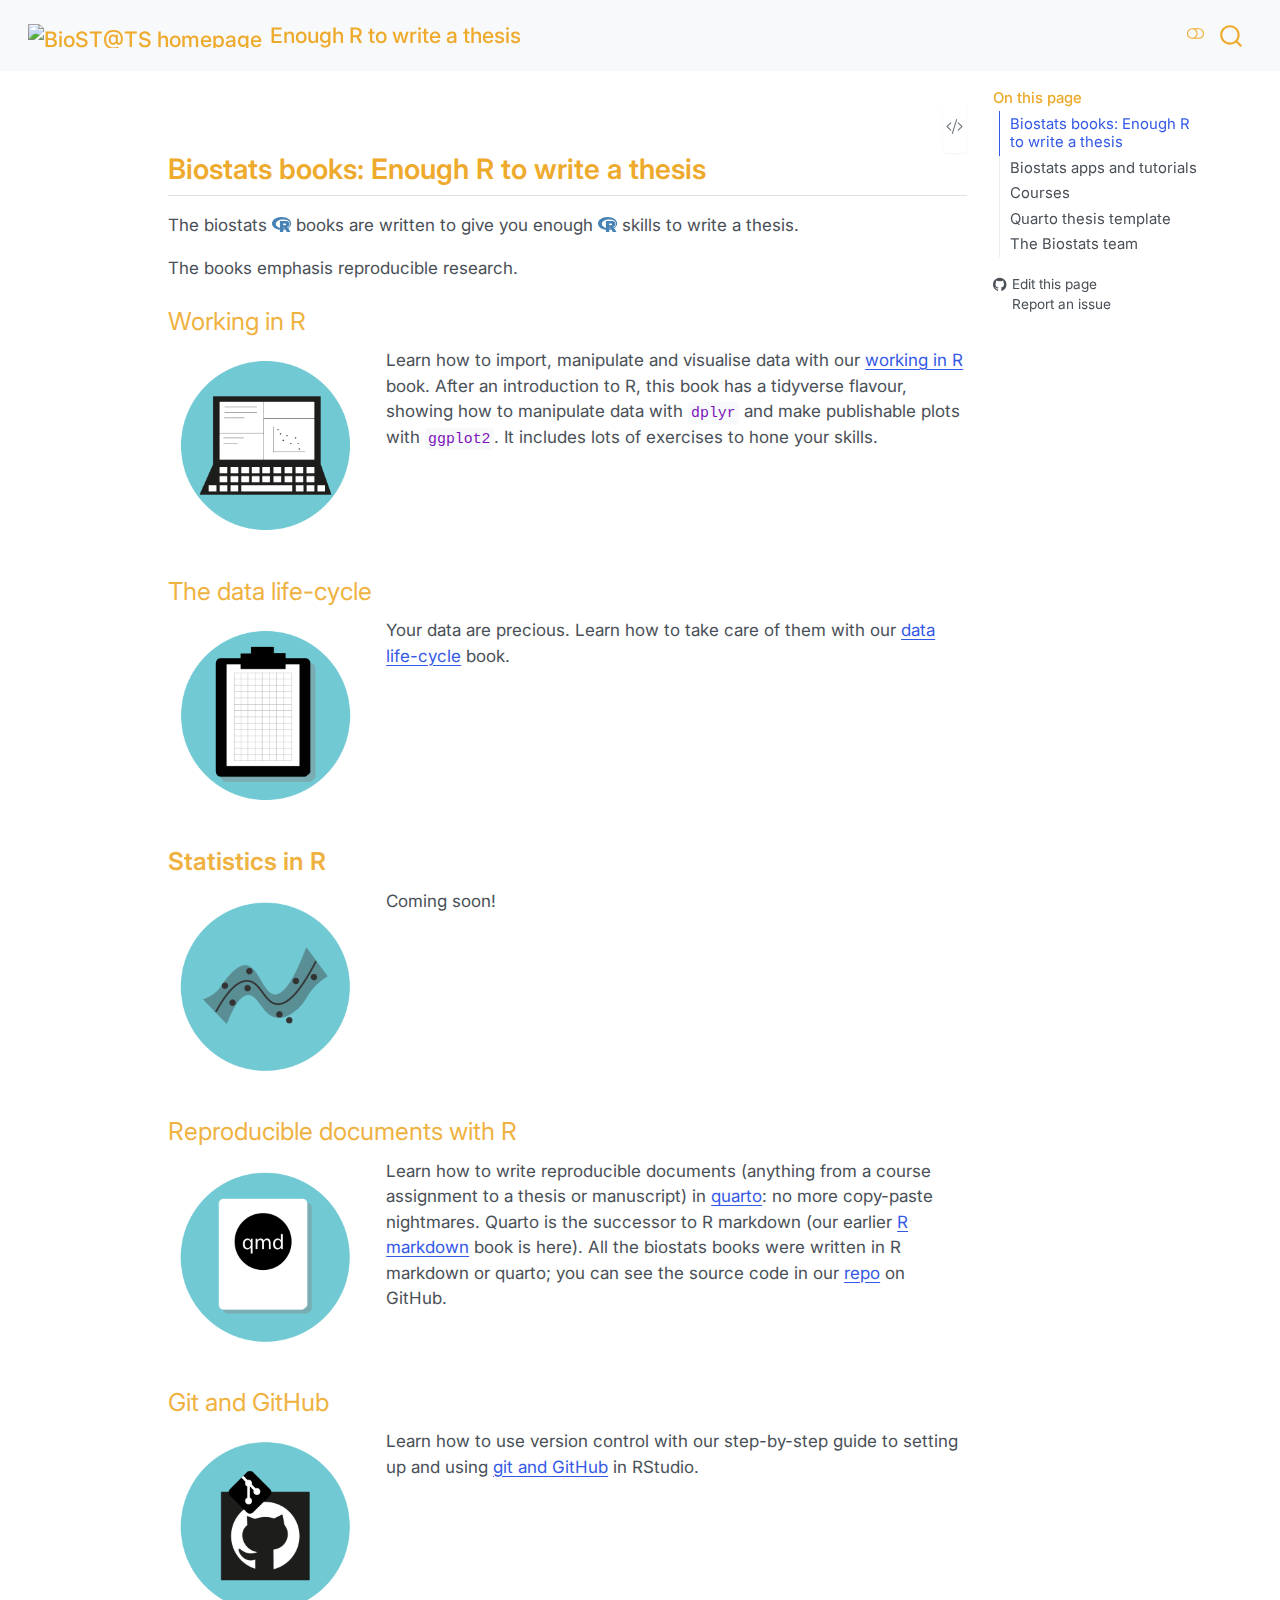
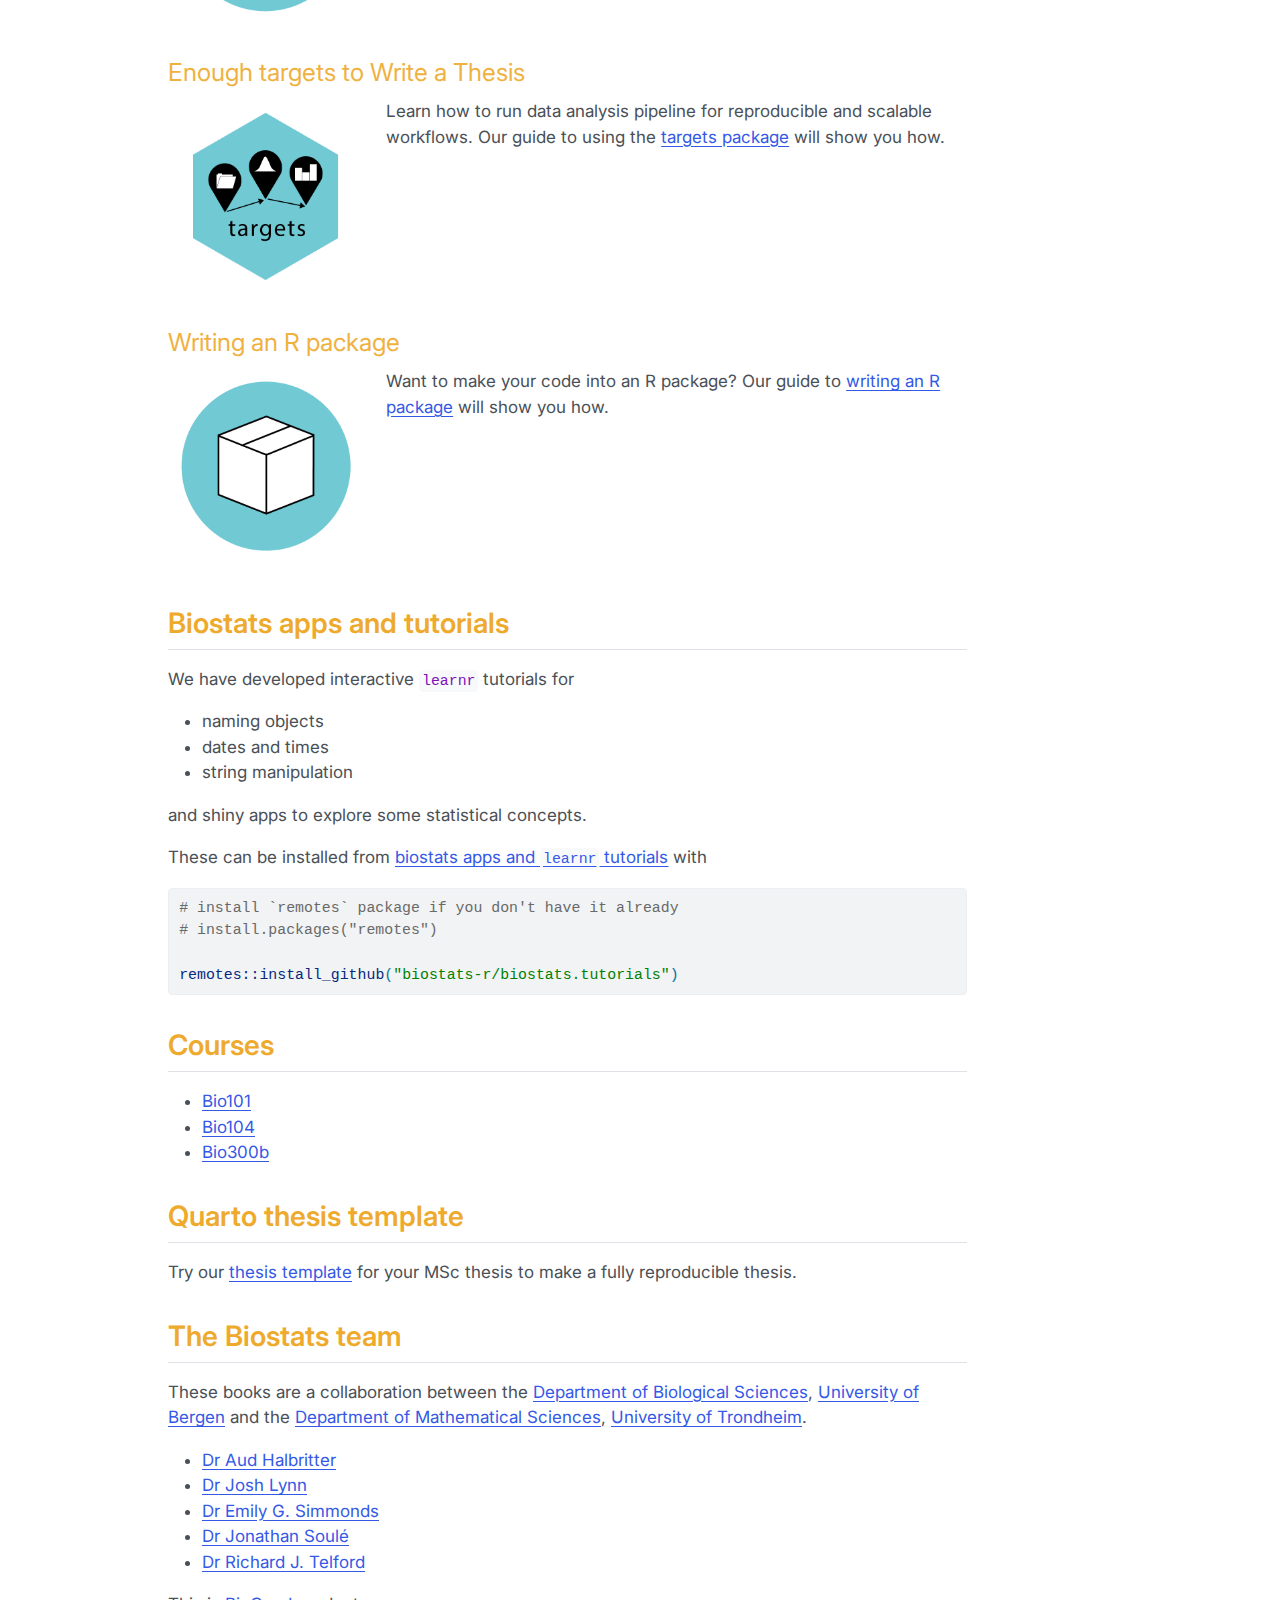
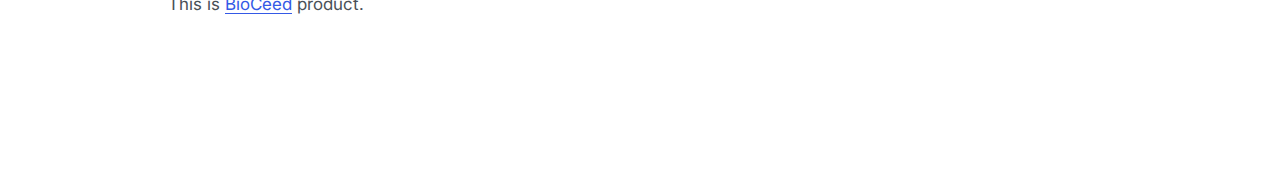
==== commit c6b31ac8: "typo" ====
--- a/docs/index.html
+++ b/docs/index.html
@@ -199,7 +199,7 @@
 </div>
 </div>
 <div class="quarto-layout-cell" style="flex-basis: 75.0%;justify-content: flex-start;">
-<p>Your data are precious. Learn how to take care of them without <a href="biostats/data_lifecycle/index.html">data life-cycle</a> book.</p>
+<p>Your data are precious. Learn how to take care of them with our <a href="biostats/data_lifecycle/index.html">data life-cycle</a> book.</p>
 </div>
 </div>
 </div>
@@ -999,7 +999,7 @@
 <span id="cb2-52"><a href="#cb2-52" aria-hidden="true" tabindex="-1"></a>knitr<span class="sc">::</span><span class="fu">include_graphics</span>(<span class="st">"figures/7_data.png"</span>)</span>
 <span id="cb2-53"><a href="#cb2-53" aria-hidden="true" tabindex="-1"></a><span class="in">```</span></span>
 <span id="cb2-54"><a href="#cb2-54" aria-hidden="true" tabindex="-1"></a></span>
-<span id="cb2-55"><a href="#cb2-55" aria-hidden="true" tabindex="-1"></a>Your data are precious. Learn how to take care of them without <span class="co">[</span><span class="ot">data life-cycle</span><span class="co">](biostats/data_lifecycle/index.html)</span> book.</span>
+<span id="cb2-55"><a href="#cb2-55" aria-hidden="true" tabindex="-1"></a>Your data are precious. Learn how to take care of them with our <span class="co">[</span><span class="ot">data life-cycle</span><span class="co">](biostats/data_lifecycle/index.html)</span> book.</span>
 <span id="cb2-56"><a href="#cb2-56" aria-hidden="true" tabindex="-1"></a>:::</span>
 <span id="cb2-57"><a href="#cb2-57" aria-hidden="true" tabindex="-1"></a></span>
 <span id="cb2-58"><a href="#cb2-58" aria-hidden="true" tabindex="-1"></a></span>
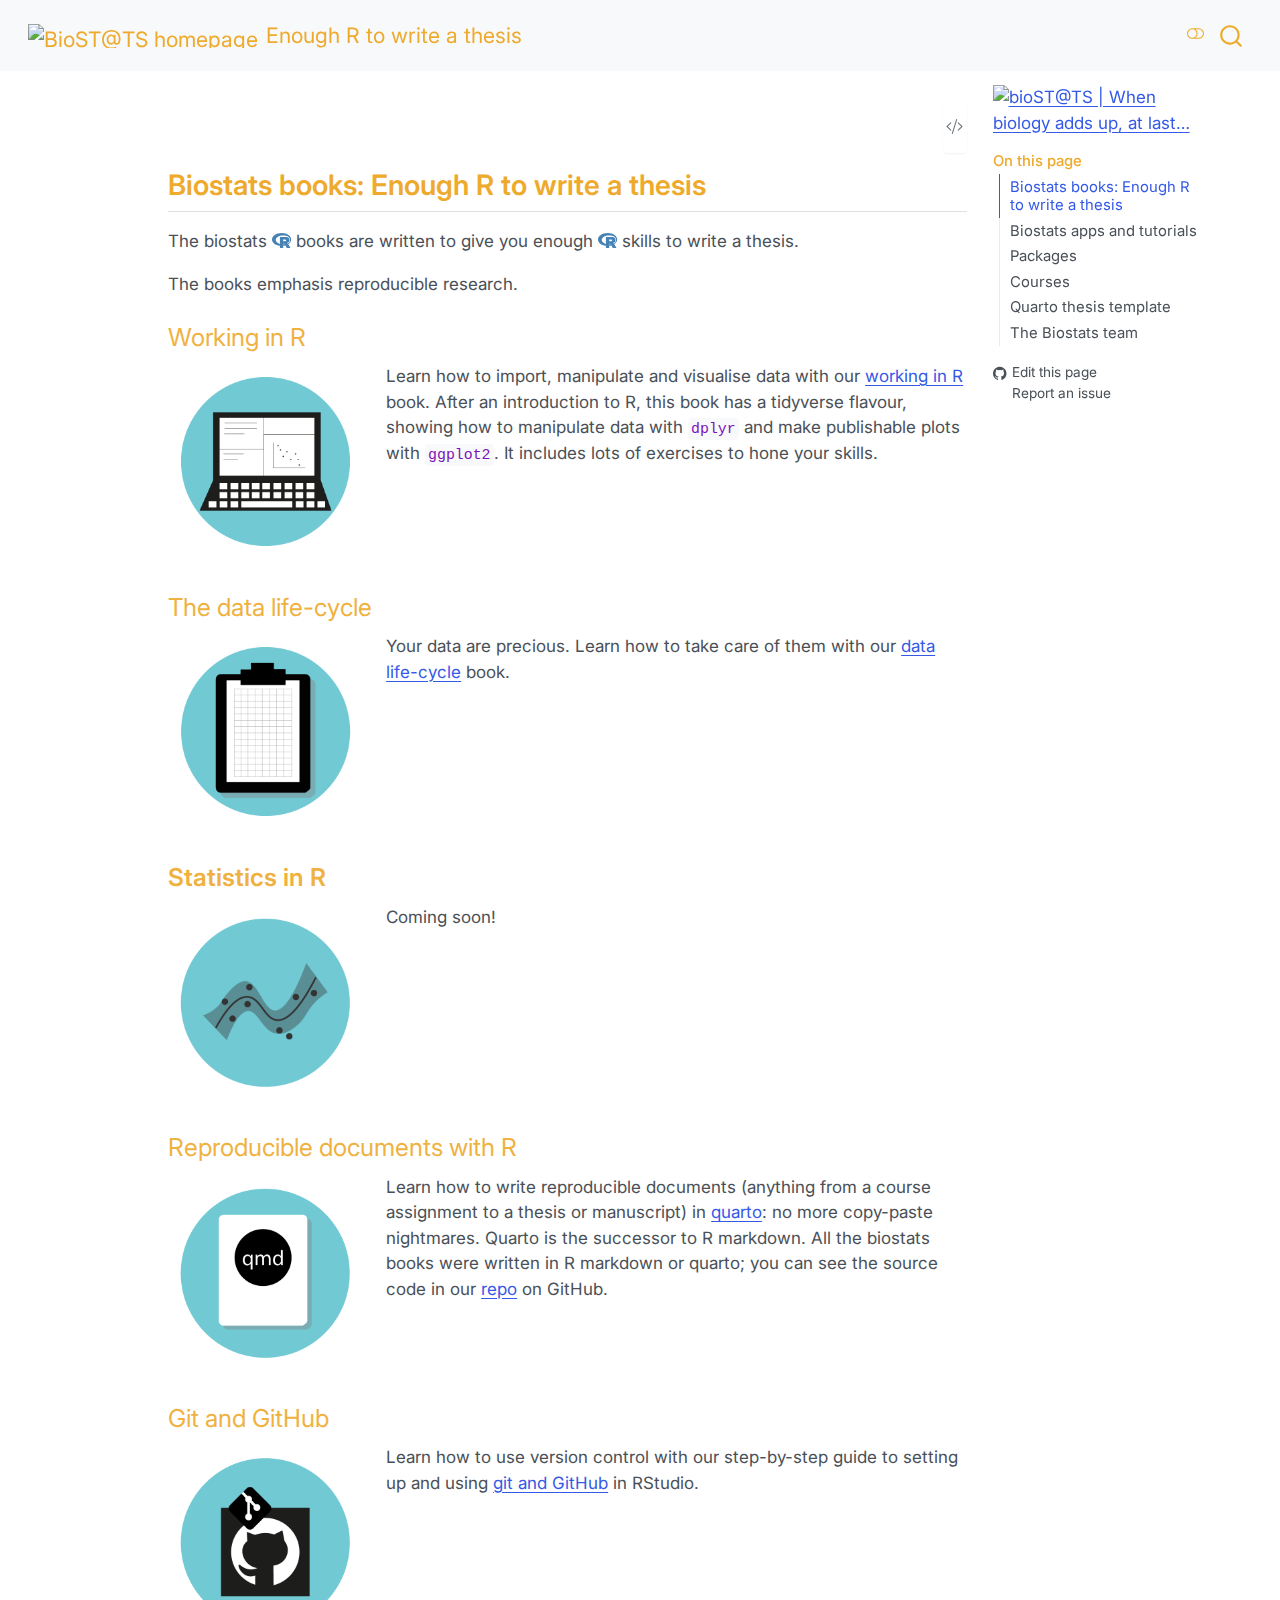
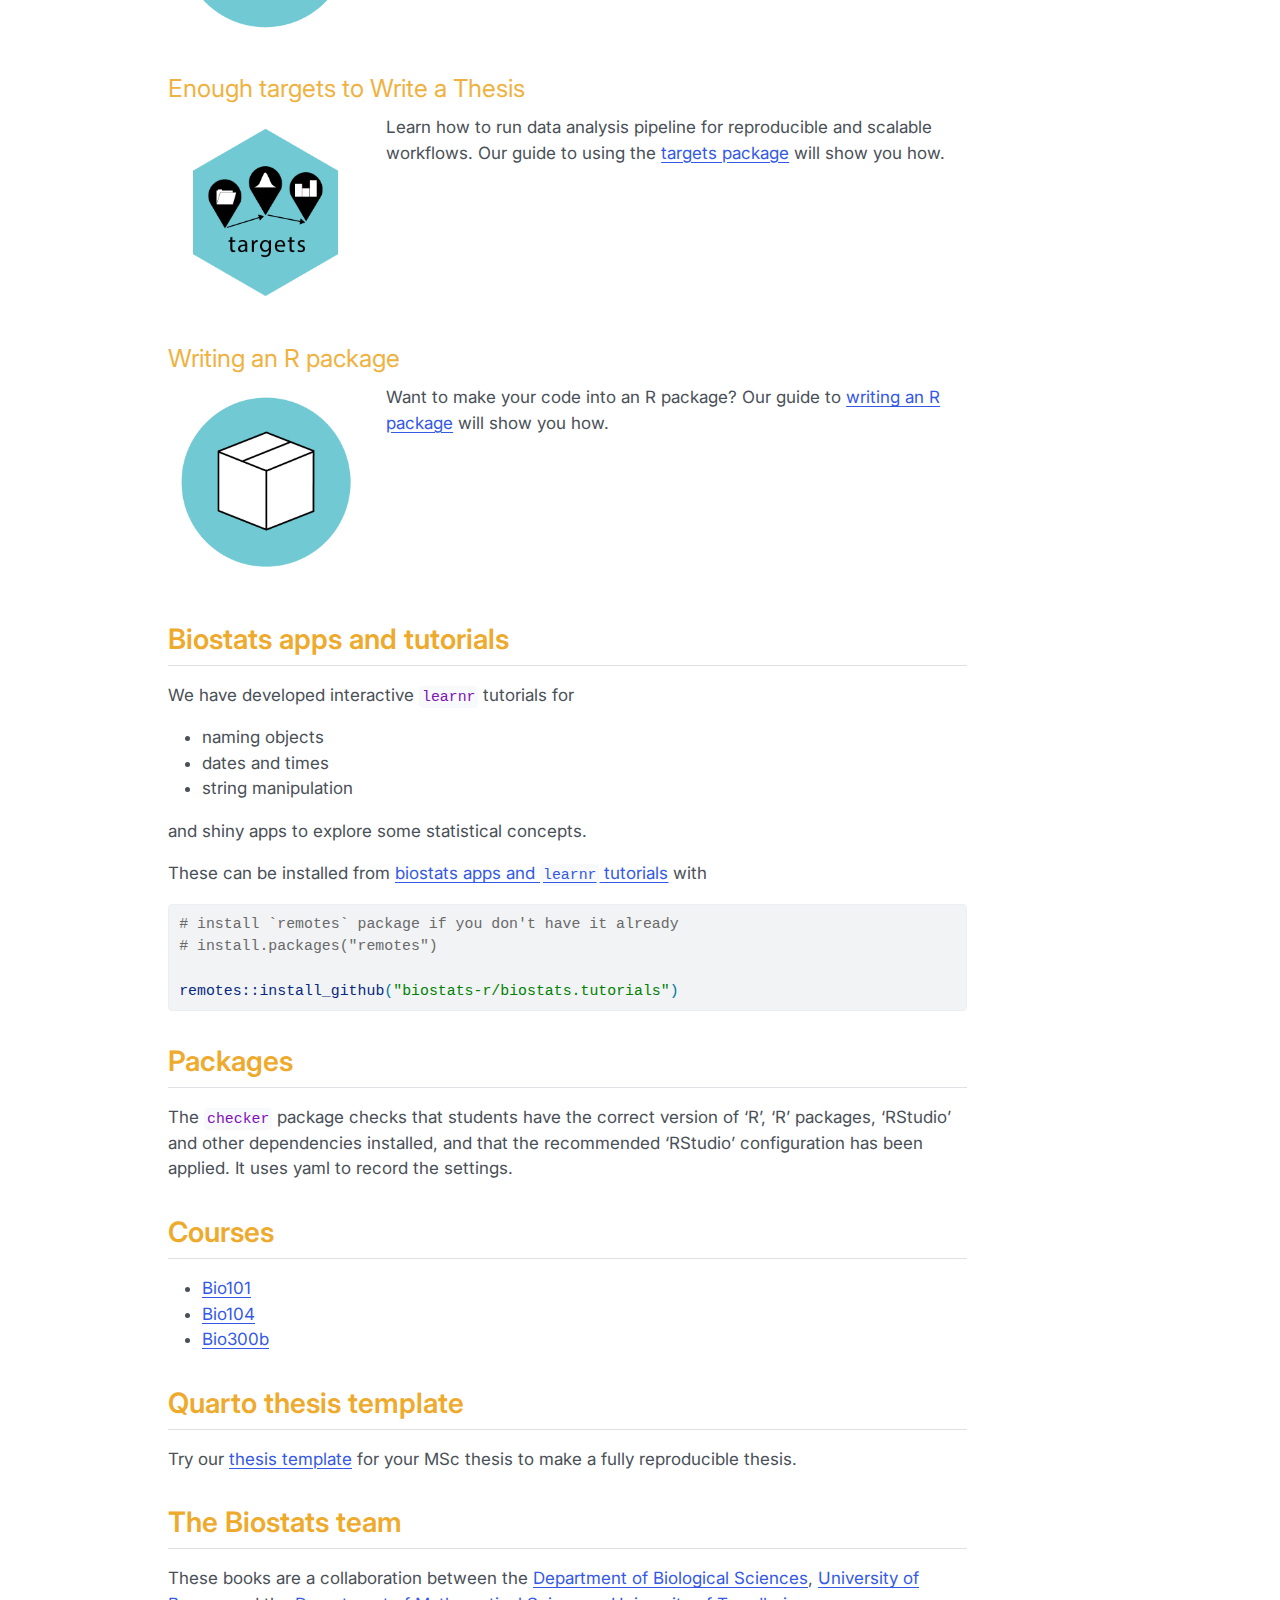
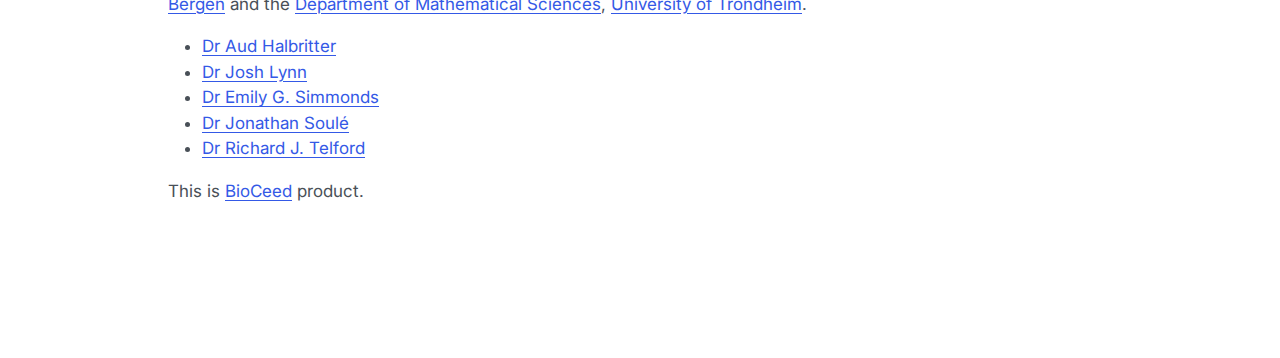
==== commit 81e777c2: "update front page" ====
--- a/docs/index.html
+++ b/docs/index.html
@@ -2,7 +2,7 @@
 <html xmlns="http://www.w3.org/1999/xhtml" lang="en" xml:lang="en"><head>
 <meta http-equiv="Content-Type" content="text/html; charset=UTF-8">
 <meta charset="utf-8">
-<meta name="generator" content="quarto-1.5.53">
+<meta name="generator" content="quarto-1.6.39">
 <meta name="viewport" content="width=device-width, initial-scale=1.0, user-scalable=yes">
 <title>Enough R to write a thesis</title>
 <style>
@@ -66,12 +66,12 @@
 <script src="site_libs/quarto-html/tippy.umd.min.js"></script>
 <script src="site_libs/quarto-html/anchor.min.js"></script>
 <link href="site_libs/quarto-html/tippy.css" rel="stylesheet">
-<link href="site_libs/quarto-html/quarto-syntax-highlighting.css" rel="stylesheet" class="quarto-color-scheme" id="quarto-text-highlighting-styles">
-<link href="site_libs/quarto-html/quarto-syntax-highlighting-dark.css" rel="prefetch" class="quarto-color-scheme quarto-color-alternate" id="quarto-text-highlighting-styles">
+<link href="site_libs/quarto-html/quarto-syntax-highlighting-3e476e15ae565c222d94875412ae43a1.css" rel="stylesheet" class="quarto-color-scheme" id="quarto-text-highlighting-styles">
+<link href="site_libs/quarto-html/quarto-syntax-highlighting-dark-d3043699f4f525e226433170f63674df.css" rel="prefetch" class="quarto-color-scheme quarto-color-alternate" id="quarto-text-highlighting-styles">
 <script src="site_libs/bootstrap/bootstrap.min.js"></script>
 <link href="site_libs/bootstrap/bootstrap-icons.css" rel="stylesheet">
-<link href="site_libs/bootstrap/bootstrap.min.css" rel="stylesheet" class="quarto-color-scheme" id="quarto-bootstrap" data-mode="light">
-<link href="site_libs/bootstrap/bootstrap-dark.min.css" rel="prefetch" class="quarto-color-scheme quarto-color-alternate" id="quarto-bootstrap" data-mode="dark"><script id="quarto-search-options" type="application/json">{
+<link href="site_libs/bootstrap/bootstrap-ad9be815f2c85c02edcafb19a227bb52.min.css" rel="stylesheet" append-hash="true" class="quarto-color-scheme" id="quarto-bootstrap" data-mode="light">
+<link href="site_libs/bootstrap/bootstrap-dark-b7273c9476e2b79b96fc63e34cd7985e.min.css" rel="prefetch" append-hash="true" class="quarto-color-scheme quarto-color-alternate" id="quarto-bootstrap" data-mode="dark"><script id="quarto-search-options" type="application/json">{
   "location": "navbar",
   "copy-button": false,
   "collapse-after": 3,
@@ -100,7 +100,9 @@
 }</script>
 <meta name="twitter:title" content="Enough R to write a thesis">
 <meta name="twitter:description" content="">
-<meta name="twitter:card" content="summary">
+<meta name="twitter:image" content="figures/1_workingR.png">
+<meta name="twitter:image:alt" content="Working in R logo">
+<meta name="twitter:card" content="summary_large_image">
 </head>
 <body class="nav-fixed">
 
@@ -121,7 +123,9 @@
     </nav></header><!-- content --><div id="quarto-content" class="quarto-container page-columns page-rows-contents page-layout-article page-navbar">
 <!-- sidebar -->
 <!-- margin-sidebar -->
-    <div id="quarto-margin-sidebar" class="sidebar margin-sidebar">
+    <div id="quarto-margin-sidebar" class="sidebar margin-sidebar"><div class="quarto-margin-header"><div class="margin-header-item">
+<p><a href="https://biostats.w.uib.no/"><img src="https://biostats.w.uib.no/files/2020/01/biostats-button-res2.png" title="bioST@TS | When biology adds up, at last…" class="img-fluid"></a></p>
+</div></div>
         <nav id="TOC" role="doc-toc" class="toc-active"><h2 id="toc-title">On this page</h2>
    
   <ul>
@@ -150,13 +154,14 @@
   </ul>
 </li>
   <li><a href="#biostats-apps-and-tutorials" id="toc-biostats-apps-and-tutorials" class="nav-link" data-scroll-target="#biostats-apps-and-tutorials">Biostats apps and tutorials</a></li>
+  <li><a href="#packages" id="toc-packages" class="nav-link" data-scroll-target="#packages">Packages</a></li>
   <li><a href="#courses" id="toc-courses" class="nav-link" data-scroll-target="#courses">Courses</a></li>
   <li><a href="#quarto-thesis-template" id="toc-quarto-thesis-template" class="nav-link" data-scroll-target="#quarto-thesis-template">Quarto thesis template</a></li>
   <li><a href="#the-biostats-team" id="toc-the-biostats-team" class="nav-link" data-scroll-target="#the-biostats-team">The Biostats team</a></li>
   </ul><div class="toc-actions"><ul><li><a href="https://github.com/biostats-r/biostats-r.github.io/edit/main/frontpage/index.qmd" class="toc-action"><i class="bi bi-github"></i>Edit this page</a></li><li><a href="https://github.com/biostats-r/biostats-r.github.io/issues/new" class="toc-action"><i class="bi empty"></i>Report an issue</a></li></ul></div></nav>
     </div>
 <!-- main -->
-<main class="content" id="quarto-document-content"><div class="quarto-title-block"><div class="quarto-title-tools-only"><h1></h1><button type="button" class="btn code-tools-button" id="quarto-code-tools-source"><i class="bi"></i></button></div></div><section id="biostats-books-enough-r-to-write-a-thesis" class="level2"><h2 class="anchored" data-anchor-id="biostats-books-enough-r-to-write-a-thesis">Biostats books: Enough R to write a thesis</h2>
+<main class="content" id="quarto-document-content"><div class="quarto-title-block"><div class="quarto-title-tools-only"><h1></h1><button type="button" class="btn code-tools-button" id="quarto-code-tools-source"><i class="bi"></i></button></div></div><header id="title-block-header" class="quarto-title-block"></header><section id="biostats-books-enough-r-to-write-a-thesis" class="level2"><h2 class="anchored" data-anchor-id="biostats-books-enough-r-to-write-a-thesis">Biostats books: Enough R to write a thesis</h2>
 <p>The biostats <svg aria-hidden="true" role="img" viewbox="0 0 581 512" style="height:1em;width:1.13em;vertical-align:-0.125em;margin-left:auto;margin-right:auto;font-size:inherit;fill:steelblue;overflow:visible;position:relative;"><path d="M581 226.6C581 119.1 450.9 32 290.5 32S0 119.1 0 226.6C0 322.4 103.3 402 239.4 418.1V480h99.1v-61.5c24.3-2.7 47.6-7.4 69.4-13.9L448 480h112l-67.4-113.7c54.5-35.4 88.4-84.9 88.4-139.7zm-466.8 14.5c0-73.5 98.9-133 220.8-133s211.9 40.7 211.9 133c0 50.1-26.5 85-70.3 106.4-2.4-1.6-4.7-2.9-6.4-3.7-10.2-5.2-27.8-10.5-27.8-10.5s86.6-6.4 86.6-92.7-90.6-87.9-90.6-87.9h-199V361c-74.1-21.5-125.2-67.1-125.2-119.9zm225.1 38.3v-55.6c57.8 0 87.8-6.8 87.8 27.3 0 36.5-38.2 28.3-87.8 28.3zm-.9 72.5H365c10.8 0 18.9 11.7 24 19.2-16.1 1.9-33 2.8-50.6 2.9v-22.1z"></path></svg> books are written to give you enough <svg aria-hidden="true" role="img" viewbox="0 0 581 512" style="height:1em;width:1.13em;vertical-align:-0.125em;margin-left:auto;margin-right:auto;font-size:inherit;fill:steelblue;overflow:visible;position:relative;"><path d="M581 226.6C581 119.1 450.9 32 290.5 32S0 119.1 0 226.6C0 322.4 103.3 402 239.4 418.1V480h99.1v-61.5c24.3-2.7 47.6-7.4 69.4-13.9L448 480h112l-67.4-113.7c54.5-35.4 88.4-84.9 88.4-139.7zm-466.8 14.5c0-73.5 98.9-133 220.8-133s211.9 40.7 211.9 133c0 50.1-26.5 85-70.3 106.4-2.4-1.6-4.7-2.9-6.4-3.7-10.2-5.2-27.8-10.5-27.8-10.5s86.6-6.4 86.6-92.7-90.6-87.9-90.6-87.9h-199V361c-74.1-21.5-125.2-67.1-125.2-119.9zm225.1 38.3v-55.6c57.8 0 87.8-6.8 87.8 27.3 0 36.5-38.2 28.3-87.8 28.3zm-.9 72.5H365c10.8 0 18.9 11.7 24 19.2-16.1 1.9-33 2.8-50.6 2.9v-22.1z"></path></svg> skills to write a thesis.</p>
 <p>The books emphasis reproducible research.</p>
 <style>
@@ -237,7 +242,7 @@
 </div>
 </div>
 <div class="quarto-layout-cell" style="flex-basis: 75.0%;justify-content: flex-start;">
-<p>Learn how to write reproducible documents (anything from a course assignment to a thesis or manuscript) in <a href="biostats/quarto/index.html">quarto</a>: no more copy-paste nightmares. Quarto is the successor to R markdown (our earlier <a href="biostats/rmarkdown/index.html">R markdown</a> book is here). All the biostats books were written in R markdown or quarto; you can see the source code in our <a href="https://github.com/biostats-r/biostats">repo</a> on GitHub.</p>
+<p>Learn how to write reproducible documents (anything from a course assignment to a thesis or manuscript) in <a href="biostats/quarto/index.html">quarto</a>: no more copy-paste nightmares. Quarto is the successor to R markdown. All the biostats books were written in R markdown or quarto; you can see the source code in our <a href="https://github.com/biostats-r/biostats">repo</a> on GitHub.</p>
 </div>
 </div>
 </div>
@@ -313,6 +318,8 @@
 <span></span>
 <span><span class="fu">remotes</span><span class="fu">::</span><span class="fu"><a href="https://remotes.r-lib.org/reference/install_github.html">install_github</a></span><span class="op">(</span><span class="st">"biostats-r/biostats.tutorials"</span><span class="op">)</span></span></code><button title="Copy to Clipboard" class="code-copy-button"><i class="bi"></i></button></pre></div>
 </div>
+</section><section id="packages" class="level2"><h2 class="anchored" data-anchor-id="packages">Packages</h2>
+<p>The <code>checker</code> package checks that students have the correct version of ‘R’, ‘R’ packages, ‘RStudio’ and other dependencies installed, and that the recommended ‘RStudio’ configuration has been applied. It uses yaml to record the settings.</p>
 </section><section id="courses" class="level2"><h2 class="anchored" data-anchor-id="courses">Courses</h2>
 <ul>
 <li><a href="https://github.com/biostats-r/Bio101_tutorial">Bio101</a></li>
@@ -560,8 +567,6 @@
   });
   clipboard.on('success', onCopySuccess);
   if (window.document.getElementById('quarto-embedded-source-code-modal')) {
-    // For code content inside modals, clipBoardJS needs to be initialized with a container option
-    // TODO: Check when it could be a function (https://github.com/zenorocha/clipboard.js/issues/860)
     const clipboardModal = new window.ClipboardJS('.code-copy-button[data-in-quarto-modal]', {
       text: getTextToCopy,
       container: window.document.getElementById('quarto-embedded-source-code-modal')
@@ -723,7 +728,6 @@
       if (window.Quarto?.typesetMath) {
         window.Quarto.typesetMath(note);
       }
-      // TODO in 1.5, we should make sure this works without a callout special case
       if (note.classList.contains("callout")) {
         return note.outerHTML;
       } else {
@@ -1032,7 +1036,7 @@
 <span id="cb2-89"><a href="#cb2-89" aria-hidden="true" tabindex="-1"></a><span class="in">```</span></span>
 <span id="cb2-90"><a href="#cb2-90" aria-hidden="true" tabindex="-1"></a></span>
 <span id="cb2-91"><a href="#cb2-91" aria-hidden="true" tabindex="-1"></a>Learn how to write reproducible documents (anything from a course assignment to a thesis or manuscript) in <span class="co">[</span><span class="ot">quarto</span><span class="co">](biostats/quarto/index.html)</span>: no more copy-paste nightmares.</span>
-<span id="cb2-92"><a href="#cb2-92" aria-hidden="true" tabindex="-1"></a>Quarto is the successor to R markdown (our earlier <span class="co">[</span><span class="ot">R markdown</span><span class="co">](biostats/rmarkdown/index.html)</span> book is here).</span>
+<span id="cb2-92"><a href="#cb2-92" aria-hidden="true" tabindex="-1"></a>Quarto is the successor to R markdown.</span>
 <span id="cb2-93"><a href="#cb2-93" aria-hidden="true" tabindex="-1"></a>All the biostats books were written in R markdown or quarto; you can see the source code in our <span class="co">[</span><span class="ot">repo</span><span class="co">](https://github.com/biostats-r/biostats)</span> on GitHub.</span>
 <span id="cb2-94"><a href="#cb2-94" aria-hidden="true" tabindex="-1"></a>:::</span>
 <span id="cb2-95"><a href="#cb2-95" aria-hidden="true" tabindex="-1"></a></span>
@@ -1110,27 +1114,32 @@
 <span id="cb2-173"><a href="#cb2-173" aria-hidden="true" tabindex="-1"></a>remotes<span class="sc">::</span><span class="fu">install_github</span>(<span class="st">"biostats-r/biostats.tutorials"</span>)</span>
 <span id="cb2-174"><a href="#cb2-174" aria-hidden="true" tabindex="-1"></a><span class="in">```</span></span>
 <span id="cb2-175"><a href="#cb2-175" aria-hidden="true" tabindex="-1"></a></span>
-<span id="cb2-176"><a href="#cb2-176" aria-hidden="true" tabindex="-1"></a><span class="fu">## Courses</span></span>
+<span id="cb2-176"><a href="#cb2-176" aria-hidden="true" tabindex="-1"></a><span class="fu">## Packages</span></span>
 <span id="cb2-177"><a href="#cb2-177" aria-hidden="true" tabindex="-1"></a></span>
-<span id="cb2-178"><a href="#cb2-178" aria-hidden="true" tabindex="-1"></a><span class="ss">- </span><span class="co">[</span><span class="ot">Bio101</span><span class="co">](https://github.com/biostats-r/Bio101_tutorial)</span></span>
-<span id="cb2-179"><a href="#cb2-179" aria-hidden="true" tabindex="-1"></a><span class="ss">- </span><span class="co">[</span><span class="ot">Bio104</span><span class="co">](https://github.com/biostats-r/Bio104_tutorial)</span></span>
-<span id="cb2-180"><a href="#cb2-180" aria-hidden="true" tabindex="-1"></a><span class="ss">- </span><span class="co">[</span><span class="ot">Bio300b</span><span class="co">](https://biostats-r.github.io/bio300B/index.html)</span></span>
-<span id="cb2-181"><a href="#cb2-181" aria-hidden="true" tabindex="-1"></a></span>
-<span id="cb2-182"><a href="#cb2-182" aria-hidden="true" tabindex="-1"></a><span class="fu">## Quarto thesis template</span></span>
-<span id="cb2-183"><a href="#cb2-183" aria-hidden="true" tabindex="-1"></a></span>
-<span id="cb2-184"><a href="#cb2-184" aria-hidden="true" tabindex="-1"></a>Try our <span class="co">[</span><span class="ot">thesis template</span><span class="co">](https://github.com/biostats-r/quartothesis)</span> for your MSc thesis to make a fully reproducible thesis.</span>
-<span id="cb2-185"><a href="#cb2-185" aria-hidden="true" tabindex="-1"></a></span>
-<span id="cb2-186"><a href="#cb2-186" aria-hidden="true" tabindex="-1"></a><span class="fu">## The Biostats team</span></span>
-<span id="cb2-187"><a href="#cb2-187" aria-hidden="true" tabindex="-1"></a></span>
-<span id="cb2-188"><a href="#cb2-188" aria-hidden="true" tabindex="-1"></a>These books are a collaboration between the <span class="co">[</span><span class="ot">Department of Biological Sciences</span><span class="co">](https://www.uib.no/en/bio)</span>, <span class="co">[</span><span class="ot">University of Bergen</span><span class="co">](https://www.uib.no/en)</span> and the <span class="co">[</span><span class="ot">Department of Mathematical Sciences</span><span class="co">](https://www.ntnu.edu/imf)</span>, <span class="co">[</span><span class="ot">University of Trondheim</span><span class="co">](https://www.ntnu.edu/)</span>.</span>
-<span id="cb2-189"><a href="#cb2-189" aria-hidden="true" tabindex="-1"></a></span>
-<span id="cb2-190"><a href="#cb2-190" aria-hidden="true" tabindex="-1"></a><span class="ss">-   </span><span class="co">[</span><span class="ot">Dr Aud Halbritter</span><span class="co">](https://github.com/audhalbritter)</span></span>
-<span id="cb2-191"><a href="#cb2-191" aria-hidden="true" tabindex="-1"></a><span class="ss">-   </span><span class="co">[</span><span class="ot">Dr Josh Lynn</span><span class="co">](https://research.manchester.ac.uk/en/persons/joshua.lynn)</span></span>
-<span id="cb2-192"><a href="#cb2-192" aria-hidden="true" tabindex="-1"></a><span class="ss">-   </span><span class="co">[</span><span class="ot">Dr Emily G. Simmonds</span><span class="co">](https://www.ntnu.edu/employees/emily.g.simmonds)</span></span>
-<span id="cb2-193"><a href="#cb2-193" aria-hidden="true" tabindex="-1"></a><span class="ss">-   </span><span class="co">[</span><span class="ot">Dr Jonathan Soulé</span><span class="co">](https://www.uib.no/personer/Jonathan.Jean.Cornille.Soul%C3%A9)</span></span>
-<span id="cb2-194"><a href="#cb2-194" aria-hidden="true" tabindex="-1"></a><span class="ss">-   </span><span class="co">[</span><span class="ot">Dr Richard J. Telford</span><span class="co">](https://github.com/richardjtelford/)</span></span>
-<span id="cb2-195"><a href="#cb2-195" aria-hidden="true" tabindex="-1"></a></span>
-<span id="cb2-196"><a href="#cb2-196" aria-hidden="true" tabindex="-1"></a>This is <span class="co">[</span><span class="ot">BioCeed</span><span class="co">](https://bioceed.w.uib.no/)</span> product.</span>
+<span id="cb2-178"><a href="#cb2-178" aria-hidden="true" tabindex="-1"></a>The <span class="in">`checker`</span> package checks that students have the correct version of 'R', 'R' packages, 'RStudio' and other dependencies installed, and that the recommended 'RStudio' configuration has been applied.</span>
+<span id="cb2-179"><a href="#cb2-179" aria-hidden="true" tabindex="-1"></a>It uses yaml to record the settings.</span>
+<span id="cb2-180"><a href="#cb2-180" aria-hidden="true" tabindex="-1"></a></span>
+<span id="cb2-181"><a href="#cb2-181" aria-hidden="true" tabindex="-1"></a><span class="fu">## Courses</span></span>
+<span id="cb2-182"><a href="#cb2-182" aria-hidden="true" tabindex="-1"></a></span>
+<span id="cb2-183"><a href="#cb2-183" aria-hidden="true" tabindex="-1"></a><span class="ss">- </span><span class="co">[</span><span class="ot">Bio101</span><span class="co">](https://github.com/biostats-r/Bio101_tutorial)</span></span>
+<span id="cb2-184"><a href="#cb2-184" aria-hidden="true" tabindex="-1"></a><span class="ss">- </span><span class="co">[</span><span class="ot">Bio104</span><span class="co">](https://github.com/biostats-r/Bio104_tutorial)</span></span>
+<span id="cb2-185"><a href="#cb2-185" aria-hidden="true" tabindex="-1"></a><span class="ss">- </span><span class="co">[</span><span class="ot">Bio300b</span><span class="co">](https://biostats-r.github.io/bio300B/index.html)</span></span>
+<span id="cb2-186"><a href="#cb2-186" aria-hidden="true" tabindex="-1"></a></span>
+<span id="cb2-187"><a href="#cb2-187" aria-hidden="true" tabindex="-1"></a><span class="fu">## Quarto thesis template</span></span>
+<span id="cb2-188"><a href="#cb2-188" aria-hidden="true" tabindex="-1"></a></span>
+<span id="cb2-189"><a href="#cb2-189" aria-hidden="true" tabindex="-1"></a>Try our <span class="co">[</span><span class="ot">thesis template</span><span class="co">](https://github.com/biostats-r/quartothesis)</span> for your MSc thesis to make a fully reproducible thesis.</span>
+<span id="cb2-190"><a href="#cb2-190" aria-hidden="true" tabindex="-1"></a></span>
+<span id="cb2-191"><a href="#cb2-191" aria-hidden="true" tabindex="-1"></a><span class="fu">## The Biostats team</span></span>
+<span id="cb2-192"><a href="#cb2-192" aria-hidden="true" tabindex="-1"></a></span>
+<span id="cb2-193"><a href="#cb2-193" aria-hidden="true" tabindex="-1"></a>These books are a collaboration between the <span class="co">[</span><span class="ot">Department of Biological Sciences</span><span class="co">](https://www.uib.no/en/bio)</span>, <span class="co">[</span><span class="ot">University of Bergen</span><span class="co">](https://www.uib.no/en)</span> and the <span class="co">[</span><span class="ot">Department of Mathematical Sciences</span><span class="co">](https://www.ntnu.edu/imf)</span>, <span class="co">[</span><span class="ot">University of Trondheim</span><span class="co">](https://www.ntnu.edu/)</span>.</span>
+<span id="cb2-194"><a href="#cb2-194" aria-hidden="true" tabindex="-1"></a></span>
+<span id="cb2-195"><a href="#cb2-195" aria-hidden="true" tabindex="-1"></a><span class="ss">-   </span><span class="co">[</span><span class="ot">Dr Aud Halbritter</span><span class="co">](https://github.com/audhalbritter)</span></span>
+<span id="cb2-196"><a href="#cb2-196" aria-hidden="true" tabindex="-1"></a><span class="ss">-   </span><span class="co">[</span><span class="ot">Dr Josh Lynn</span><span class="co">](https://research.manchester.ac.uk/en/persons/joshua.lynn)</span></span>
+<span id="cb2-197"><a href="#cb2-197" aria-hidden="true" tabindex="-1"></a><span class="ss">-   </span><span class="co">[</span><span class="ot">Dr Emily G. Simmonds</span><span class="co">](https://www.ntnu.edu/employees/emily.g.simmonds)</span></span>
+<span id="cb2-198"><a href="#cb2-198" aria-hidden="true" tabindex="-1"></a><span class="ss">-   </span><span class="co">[</span><span class="ot">Dr Jonathan Soulé</span><span class="co">](https://www.uib.no/personer/Jonathan.Jean.Cornille.Soul%C3%A9)</span></span>
+<span id="cb2-199"><a href="#cb2-199" aria-hidden="true" tabindex="-1"></a><span class="ss">-   </span><span class="co">[</span><span class="ot">Dr Richard J. Telford</span><span class="co">](https://github.com/richardjtelford/)</span></span>
+<span id="cb2-200"><a href="#cb2-200" aria-hidden="true" tabindex="-1"></a></span>
+<span id="cb2-201"><a href="#cb2-201" aria-hidden="true" tabindex="-1"></a>This is <span class="co">[</span><span class="ot">BioCeed</span><span class="co">](https://bioceed.w.uib.no/)</span> product.</span>
 </code><button title="Copy to Clipboard" class="code-copy-button" data-in-quarto-modal=""><i class="bi"></i></button></pre></div>
 </div></div></div></div></div>
 </div> <!-- /content -->
--- a/docs/site_libs/quarto-html/quarto-syntax-highlighting-3e476e15ae565c222d94875412ae43a1.css
+++ b/docs/site_libs/quarto-html/quarto-syntax-highlighting-3e476e15ae565c222d94875412ae43a1.css
@@ -0,0 +1,202 @@
+/* quarto syntax highlight colors */
+:root {
+  --quarto-hl-ot-color: #d91e18;
+  --quarto-hl-at-color: #a55a00;
+  --quarto-hl-ss-color: #008000;
+  --quarto-hl-an-color: #696969;
+  --quarto-hl-fu-color: #06287e;
+  --quarto-hl-st-color: #008000;
+  --quarto-hl-cf-color: #d91e18;
+  --quarto-hl-op-color: #00769e;
+  --quarto-hl-er-color: #7928a1;
+  --quarto-hl-bn-color: #7928a1;
+  --quarto-hl-al-color: #7928a1;
+  --quarto-hl-va-color: #a55a00;
+  --quarto-hl-bu-color: inherit;
+  --quarto-hl-ex-color: inherit;
+  --quarto-hl-pp-color: #7928a1;
+  --quarto-hl-in-color: #696969;
+  --quarto-hl-vs-color: #008000;
+  --quarto-hl-wa-color: #696969;
+  --quarto-hl-do-color: #696969;
+  --quarto-hl-im-color: inherit;
+  --quarto-hl-ch-color: #008000;
+  --quarto-hl-dt-color: #7928a1;
+  --quarto-hl-fl-color: #a55a00;
+  --quarto-hl-co-color: #696969;
+  --quarto-hl-cv-color: #696969;
+  --quarto-hl-cn-color: #d91e18;
+  --quarto-hl-sc-color: #00769e;
+  --quarto-hl-dv-color: #7928a1;
+  --quarto-hl-kw-color: #d91e18;
+}
+
+/* other quarto variables */
+:root {
+  --quarto-font-monospace: SFMono-Regular, Menlo, Monaco, Consolas, "Liberation Mono", "Courier New", monospace;
+}
+
+pre > code.sourceCode > span {
+  color: #545454;
+}
+
+code span {
+  color: #545454;
+}
+
+code.sourceCode > span {
+  color: #545454;
+}
+
+div.sourceCode,
+div.sourceCode pre.sourceCode {
+  color: #545454;
+}
+
+code span.ot {
+  color: #d91e18;
+  font-style: inherit;
+}
+
+code span.at {
+  color: #a55a00;
+  font-style: inherit;
+}
+
+code span.ss {
+  color: #008000;
+  font-style: inherit;
+}
+
+code span.an {
+  color: #696969;
+  font-style: inherit;
+}
+
+code span.fu {
+  color: #06287e;
+  font-style: inherit;
+}
+
+code span.st {
+  color: #008000;
+  font-style: inherit;
+}
+
+code span.cf {
+  color: #d91e18;
+  font-style: inherit;
+}
+
+code span.op {
+  color: #00769e;
+  font-style: inherit;
+}
+
+code span.er {
+  color: #7928a1;
+  font-style: inherit;
+}
+
+code span.bn {
+  color: #7928a1;
+  font-style: inherit;
+}
+
+code span.al {
+  color: #7928a1;
+  font-style: inherit;
+}
+
+code span.va {
+  color: #a55a00;
+  font-style: inherit;
+}
+
+code span.bu {
+  font-style: inherit;
+}
+
+code span.ex {
+  font-style: inherit;
+}
+
+code span.pp {
+  color: #7928a1;
+  font-style: inherit;
+}
+
+code span.in {
+  color: #696969;
+  font-style: inherit;
+}
+
+code span.vs {
+  color: #008000;
+  font-style: inherit;
+}
+
+code span.wa {
+  color: #696969;
+  font-style: italic;
+}
+
+code span.do {
+  color: #696969;
+  font-style: italic;
+}
+
+code span.im {
+  font-style: inherit;
+}
+
+code span.ch {
+  color: #008000;
+  font-style: inherit;
+}
+
+code span.dt {
+  color: #7928a1;
+  font-style: inherit;
+}
+
+code span.fl {
+  color: #a55a00;
+  font-style: inherit;
+}
+
+code span.co {
+  color: #696969;
+  font-style: inherit;
+}
+
+code span.cv {
+  color: #696969;
+  font-style: italic;
+}
+
+code span.cn {
+  color: #d91e18;
+  font-style: inherit;
+}
+
+code span.sc {
+  color: #00769e;
+  font-style: inherit;
+}
+
+code span.dv {
+  color: #7928a1;
+  font-style: inherit;
+}
+
+code span.kw {
+  color: #d91e18;
+  font-style: inherit;
+}
+
+.prevent-inlining {
+  content: "</";
+}
+
+/*# sourceMappingURL=a1e36d9aa7186fee84936689cace1541.css.map */
--- a/docs/site_libs/quarto-html/quarto-syntax-highlighting-dark-d3043699f4f525e226433170f63674df.css
+++ b/docs/site_libs/quarto-html/quarto-syntax-highlighting-dark-d3043699f4f525e226433170f63674df.css
@@ -0,0 +1,205 @@
+/* quarto syntax highlight colors */
+:root {
+  --quarto-hl-ot-color: #ffa07a;
+  --quarto-hl-at-color: #ffd700;
+  --quarto-hl-ss-color: #abe338;
+  --quarto-hl-an-color: #d4d0ab;
+  --quarto-hl-fu-color: #ffd700;
+  --quarto-hl-st-color: #abe338;
+  --quarto-hl-cf-color: #ffa07a;
+  --quarto-hl-op-color: #00e0e0;
+  --quarto-hl-er-color: #dcc6e0;
+  --quarto-hl-bn-color: #dcc6e0;
+  --quarto-hl-al-color: #dcc6e0;
+  --quarto-hl-va-color: #f5ab35;
+  --quarto-hl-bu-color: #f5ab35;
+  --quarto-hl-ex-color: #ffd700;
+  --quarto-hl-pp-color: #dcc6e0;
+  --quarto-hl-in-color: #d4d0ab;
+  --quarto-hl-vs-color: #abe338;
+  --quarto-hl-wa-color: #d4d0ab;
+  --quarto-hl-do-color: #d4d0ab;
+  --quarto-hl-im-color: #f8f8f2;
+  --quarto-hl-ch-color: #abe338;
+  --quarto-hl-dt-color: #dcc6e0;
+  --quarto-hl-fl-color: #f5ab35;
+  --quarto-hl-co-color: #d4d0ab;
+  --quarto-hl-cv-color: #d4d0ab;
+  --quarto-hl-cn-color: #ffa07a;
+  --quarto-hl-sc-color: #00e0e0;
+  --quarto-hl-dv-color: #dcc6e0;
+  --quarto-hl-kw-color: #ffa07a;
+}
+
+/* other quarto variables */
+:root {
+  --quarto-font-monospace: SFMono-Regular, Menlo, Monaco, Consolas, "Liberation Mono", "Courier New", monospace;
+}
+
+pre > code.sourceCode > span {
+  color: #f8f8f2;
+}
+
+code span {
+  color: #f8f8f2;
+}
+
+code.sourceCode > span {
+  color: #f8f8f2;
+}
+
+div.sourceCode,
+div.sourceCode pre.sourceCode {
+  color: #f8f8f2;
+}
+
+code span.ot {
+  color: #ffa07a;
+  font-style: inherit;
+}
+
+code span.at {
+  color: #ffd700;
+  font-style: inherit;
+}
+
+code span.ss {
+  color: #abe338;
+  font-style: inherit;
+}
+
+code span.an {
+  color: #d4d0ab;
+  font-style: inherit;
+}
+
+code span.fu {
+  color: #ffd700;
+  font-style: inherit;
+}
+
+code span.st {
+  color: #abe338;
+  font-style: inherit;
+}
+
+code span.cf {
+  color: #ffa07a;
+  font-style: inherit;
+}
+
+code span.op {
+  color: #00e0e0;
+  font-style: inherit;
+}
+
+code span.er {
+  color: #dcc6e0;
+  font-style: inherit;
+}
+
+code span.bn {
+  color: #dcc6e0;
+  font-style: inherit;
+}
+
+code span.al {
+  color: #dcc6e0;
+  font-style: inherit;
+}
+
+code span.va {
+  color: #f5ab35;
+  font-style: inherit;
+}
+
+code span.bu {
+  color: #f5ab35;
+  font-style: inherit;
+}
+
+code span.ex {
+  color: #ffd700;
+  font-style: inherit;
+}
+
+code span.pp {
+  color: #dcc6e0;
+  font-style: inherit;
+}
+
+code span.in {
+  color: #d4d0ab;
+  font-style: inherit;
+}
+
+code span.vs {
+  color: #abe338;
+  font-style: inherit;
+}
+
+code span.wa {
+  color: #d4d0ab;
+  font-style: italic;
+}
+
+code span.do {
+  color: #d4d0ab;
+  font-style: italic;
+}
+
+code span.im {
+  color: #f8f8f2;
+  font-style: inherit;
+}
+
+code span.ch {
+  color: #abe338;
+  font-style: inherit;
+}
+
+code span.dt {
+  color: #dcc6e0;
+  font-style: inherit;
+}
+
+code span.fl {
+  color: #f5ab35;
+  font-style: inherit;
+}
+
+code span.co {
+  color: #d4d0ab;
+  font-style: inherit;
+}
+
+code span.cv {
+  color: #d4d0ab;
+  font-style: italic;
+}
+
+code span.cn {
+  color: #ffa07a;
+  font-style: inherit;
+}
+
+code span.sc {
+  color: #00e0e0;
+  font-style: inherit;
+}
+
+code span.dv {
+  color: #dcc6e0;
+  font-style: inherit;
+}
+
+code span.kw {
+  color: #ffa07a;
+  font-style: inherit;
+}
+
+.prevent-inlining {
+  content: "</";
+}
+
+/*# sourceMappingURL=e4c446b3ff8445233f295a82361de37e.css.map */
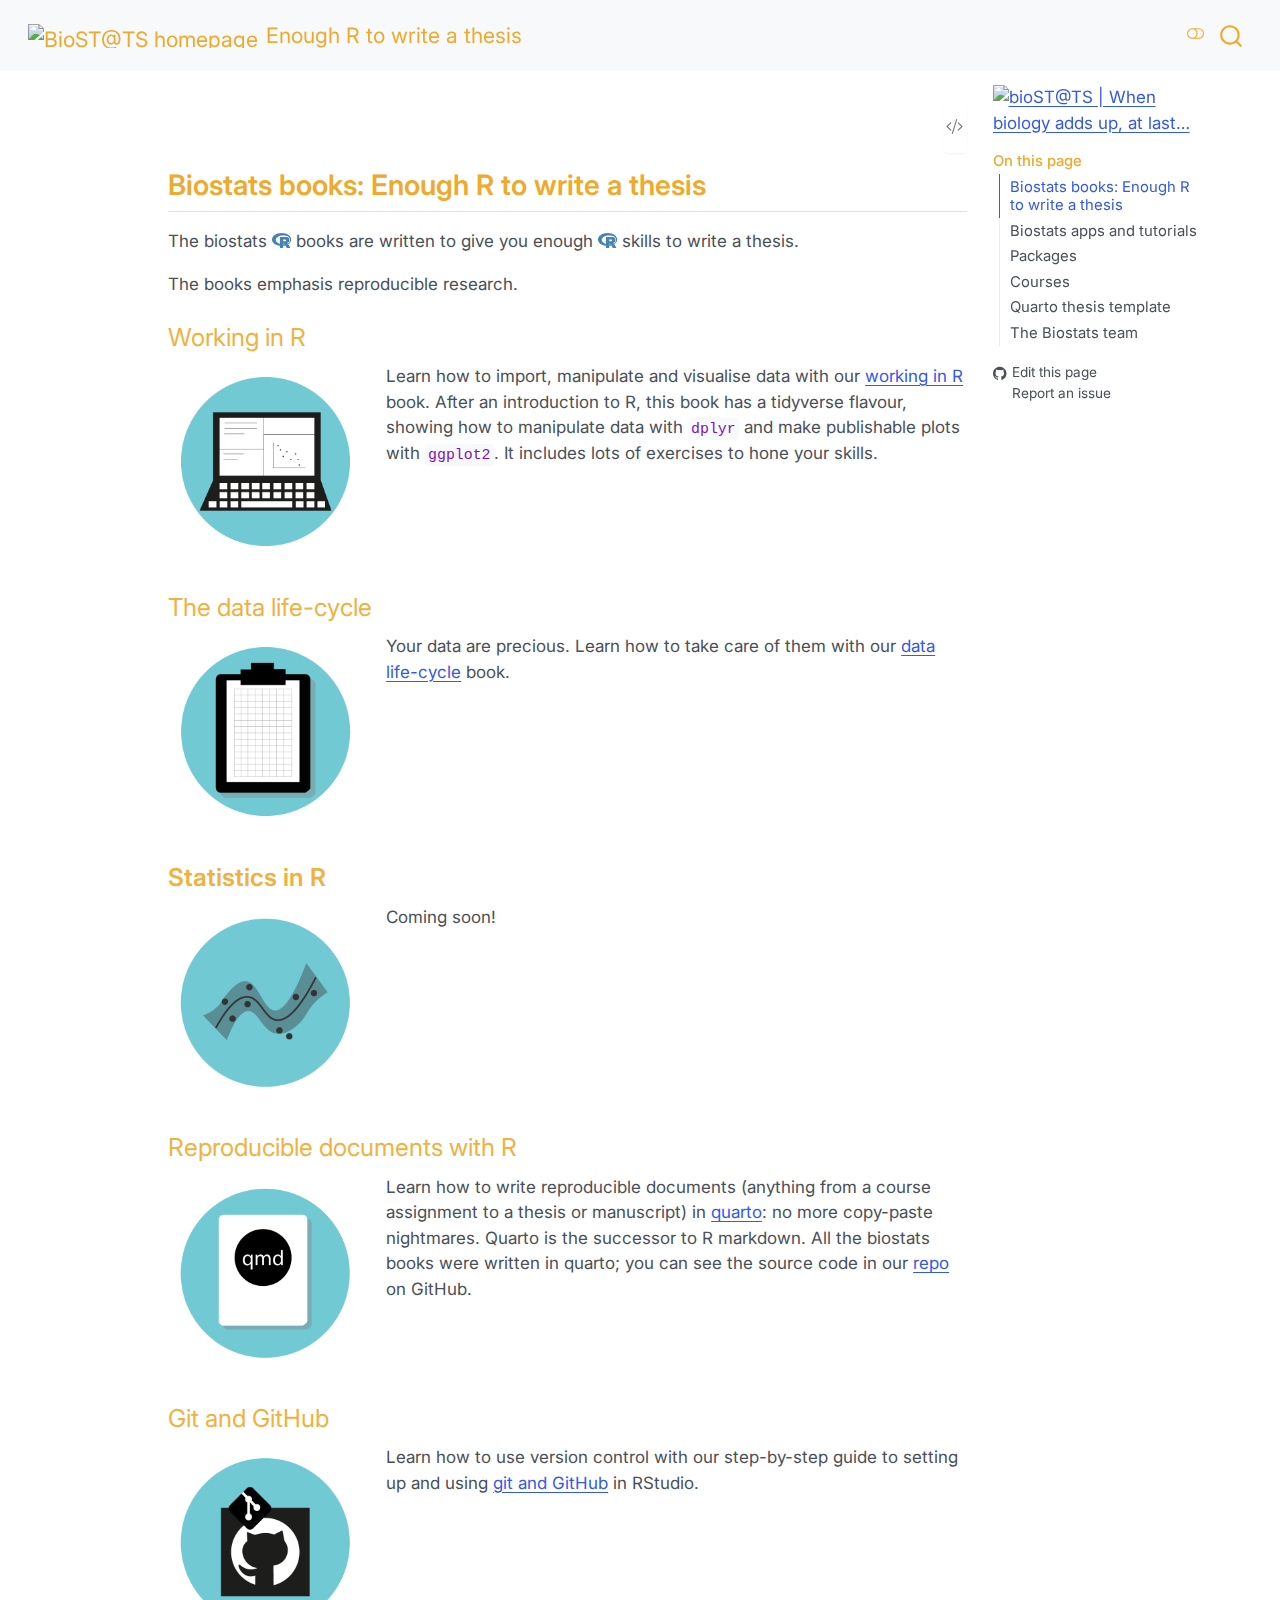
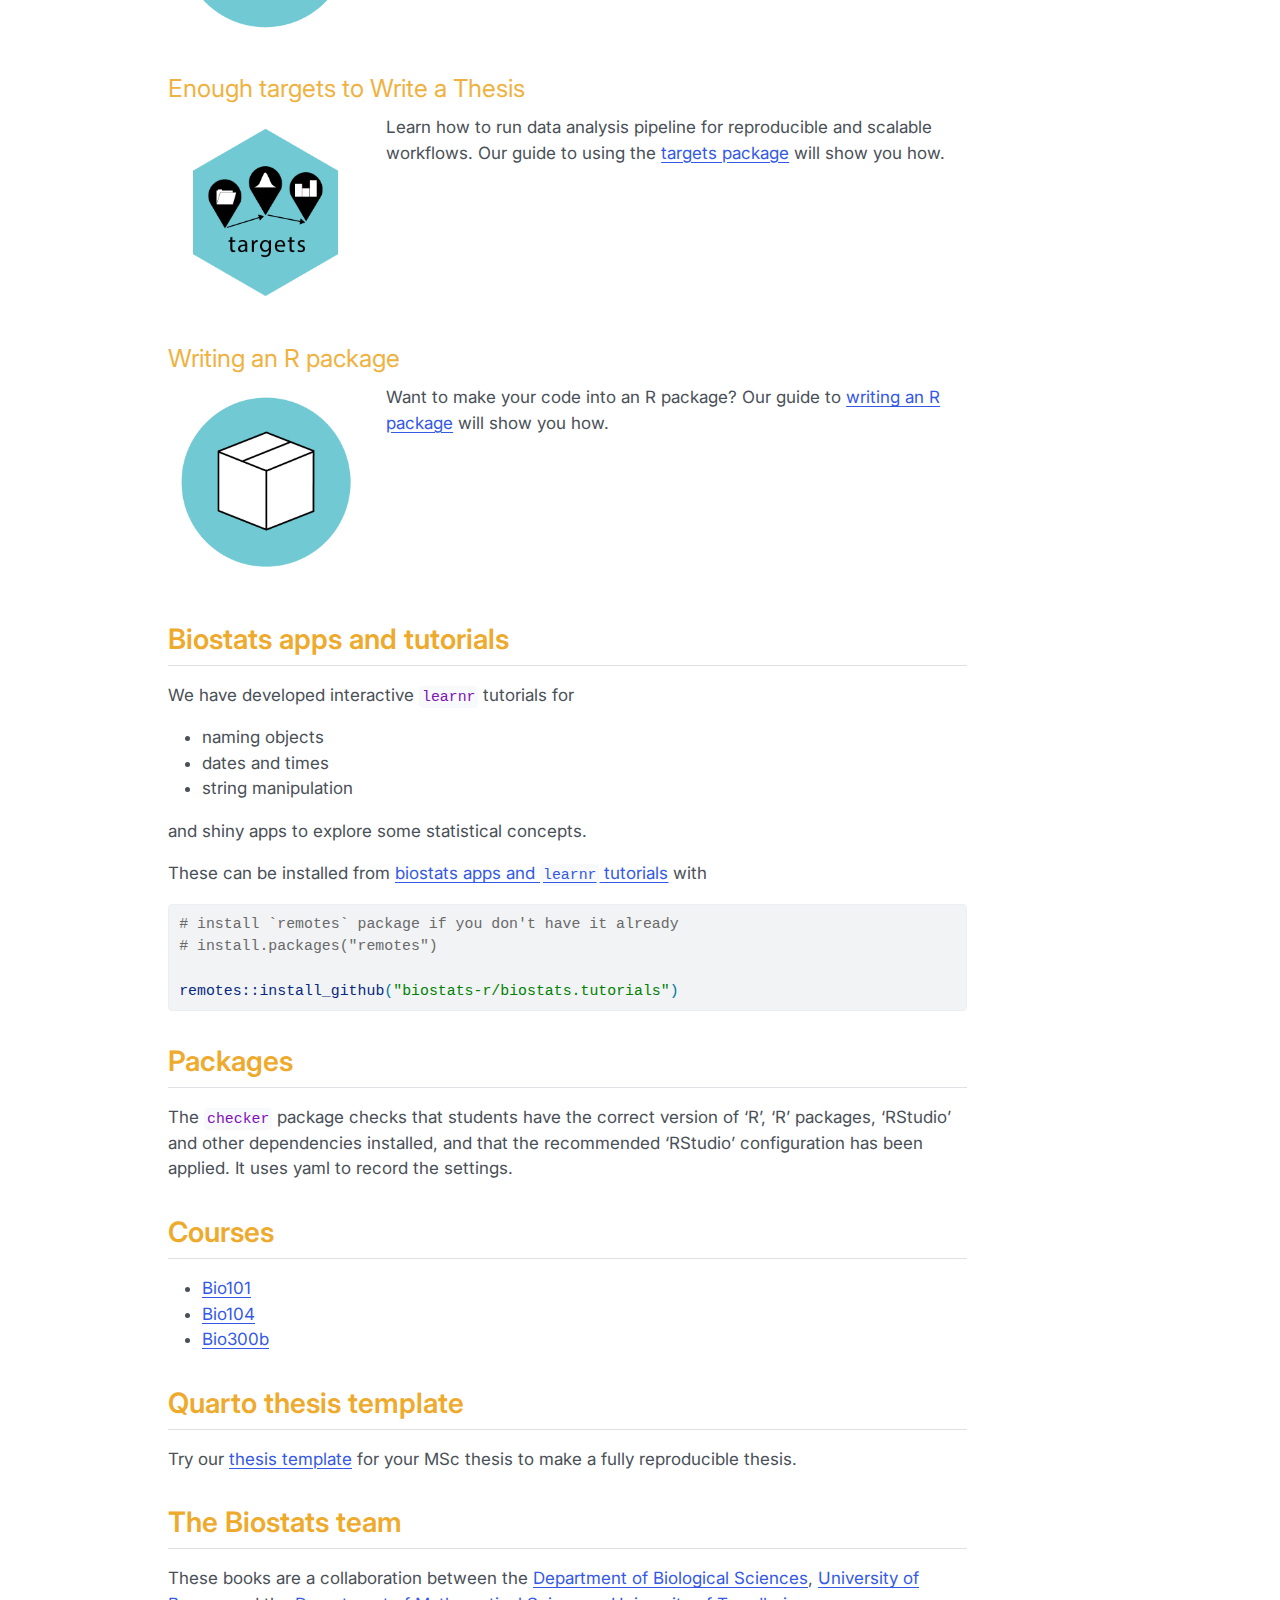
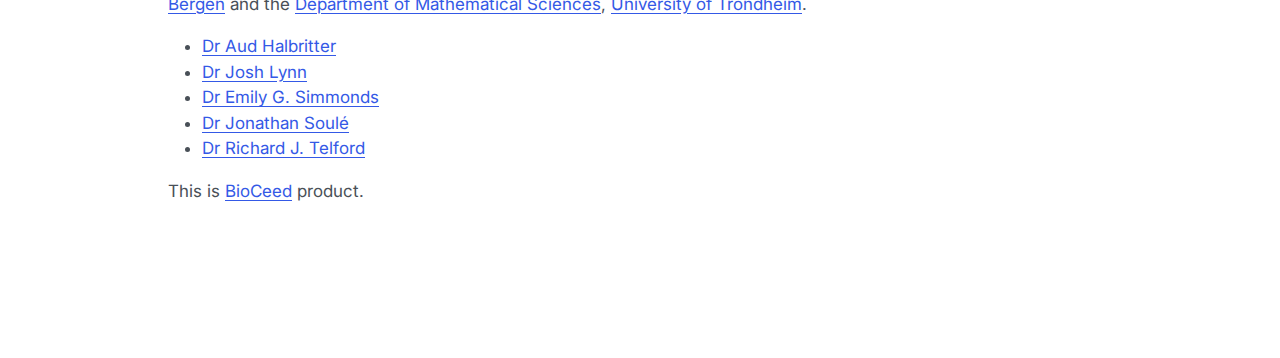
==== commit 3287f5cb: "rm r markdown" ====
--- a/docs/index.html
+++ b/docs/index.html
@@ -242,7 +242,7 @@
 </div>
 </div>
 <div class="quarto-layout-cell" style="flex-basis: 75.0%;justify-content: flex-start;">
-<p>Learn how to write reproducible documents (anything from a course assignment to a thesis or manuscript) in <a href="biostats/quarto/index.html">quarto</a>: no more copy-paste nightmares. Quarto is the successor to R markdown. All the biostats books were written in R markdown or quarto; you can see the source code in our <a href="https://github.com/biostats-r/biostats">repo</a> on GitHub.</p>
+<p>Learn how to write reproducible documents (anything from a course assignment to a thesis or manuscript) in <a href="biostats/quarto/index.html">quarto</a>: no more copy-paste nightmares. Quarto is the successor to R markdown. All the biostats books were written in quarto; you can see the source code in our <a href="https://github.com/biostats-r/biostats">repo</a> on GitHub.</p>
 </div>
 </div>
 </div>
@@ -1037,7 +1037,7 @@
 <span id="cb2-90"><a href="#cb2-90" aria-hidden="true" tabindex="-1"></a></span>
 <span id="cb2-91"><a href="#cb2-91" aria-hidden="true" tabindex="-1"></a>Learn how to write reproducible documents (anything from a course assignment to a thesis or manuscript) in <span class="co">[</span><span class="ot">quarto</span><span class="co">](biostats/quarto/index.html)</span>: no more copy-paste nightmares.</span>
 <span id="cb2-92"><a href="#cb2-92" aria-hidden="true" tabindex="-1"></a>Quarto is the successor to R markdown.</span>
-<span id="cb2-93"><a href="#cb2-93" aria-hidden="true" tabindex="-1"></a>All the biostats books were written in R markdown or quarto; you can see the source code in our <span class="co">[</span><span class="ot">repo</span><span class="co">](https://github.com/biostats-r/biostats)</span> on GitHub.</span>
+<span id="cb2-93"><a href="#cb2-93" aria-hidden="true" tabindex="-1"></a>All the biostats books were written in quarto; you can see the source code in our <span class="co">[</span><span class="ot">repo</span><span class="co">](https://github.com/biostats-r/biostats)</span> on GitHub.</span>
 <span id="cb2-94"><a href="#cb2-94" aria-hidden="true" tabindex="-1"></a>:::</span>
 <span id="cb2-95"><a href="#cb2-95" aria-hidden="true" tabindex="-1"></a></span>
 <span id="cb2-96"><a href="#cb2-96" aria-hidden="true" tabindex="-1"></a><span class="fu">### &lt;a class = "book" href = "biostats/github/index.html"&gt;Git and GitHub&lt;/a&gt; </span></span>
